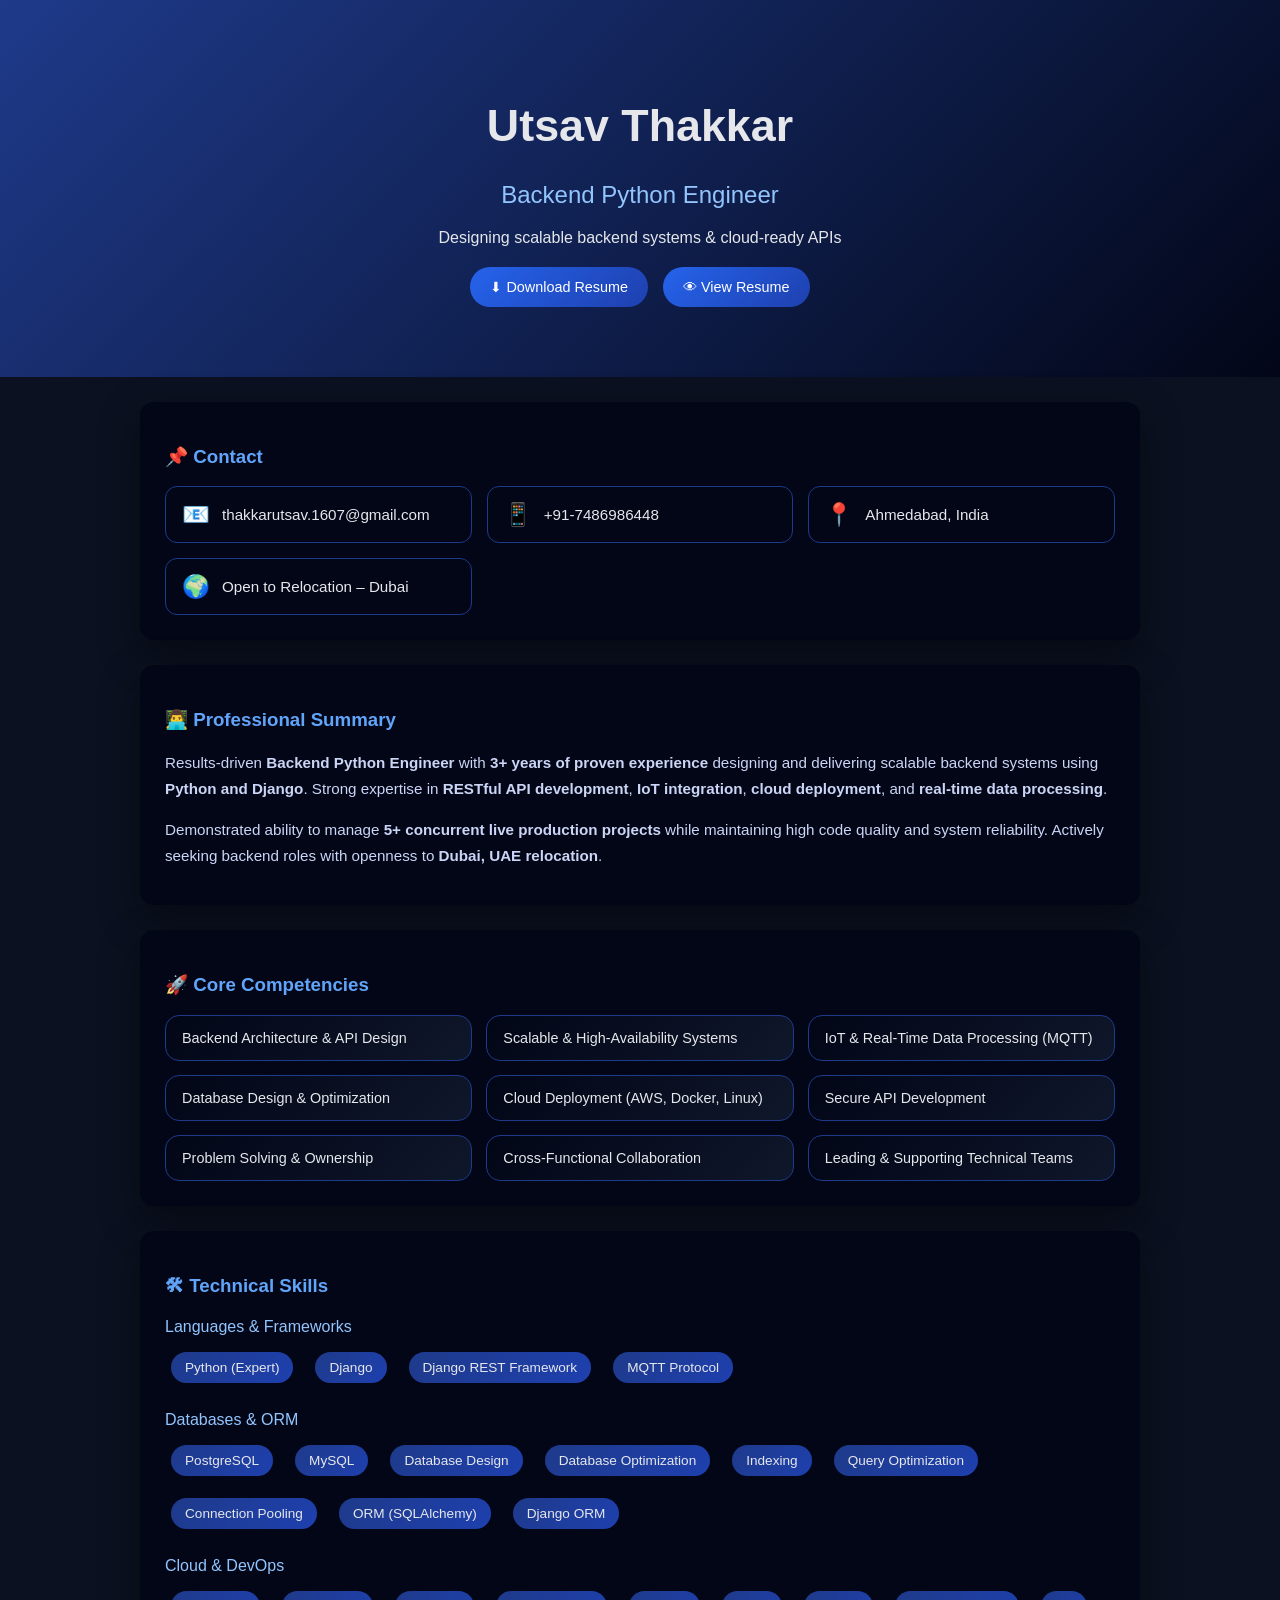
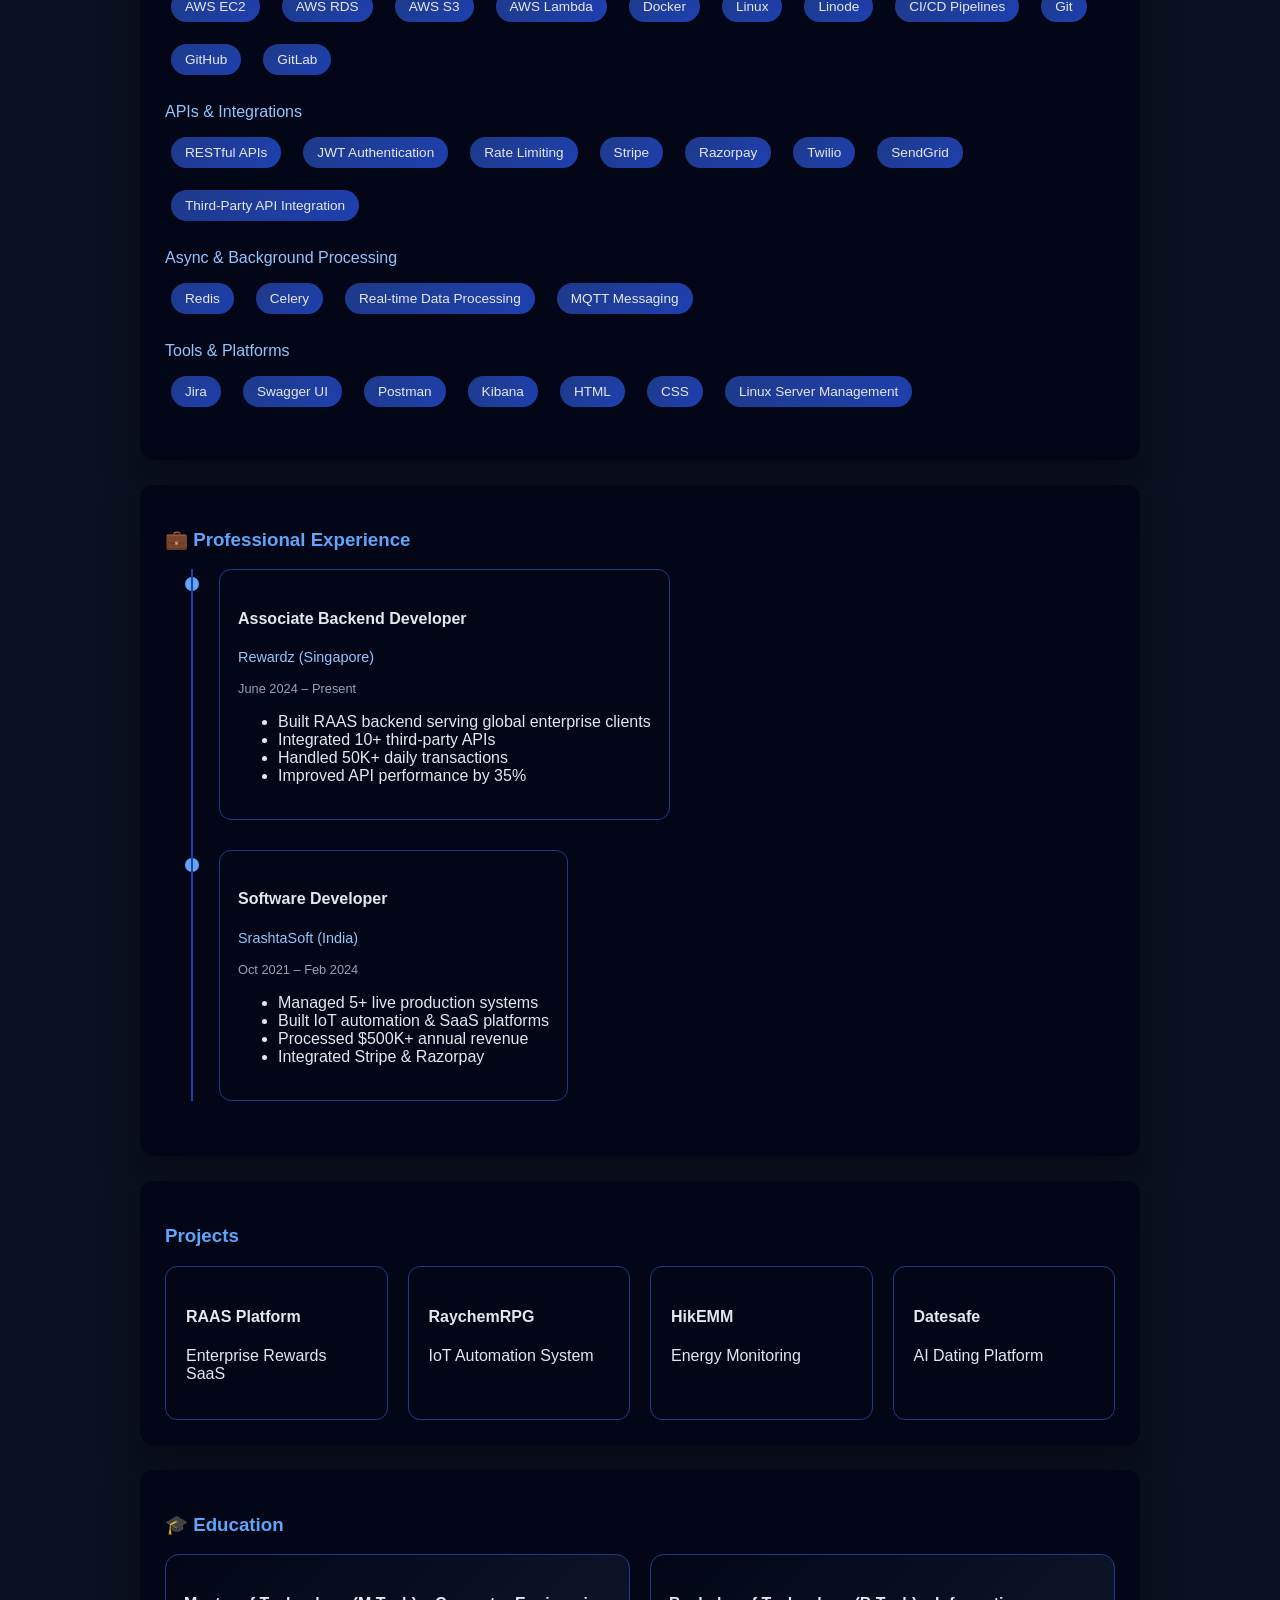
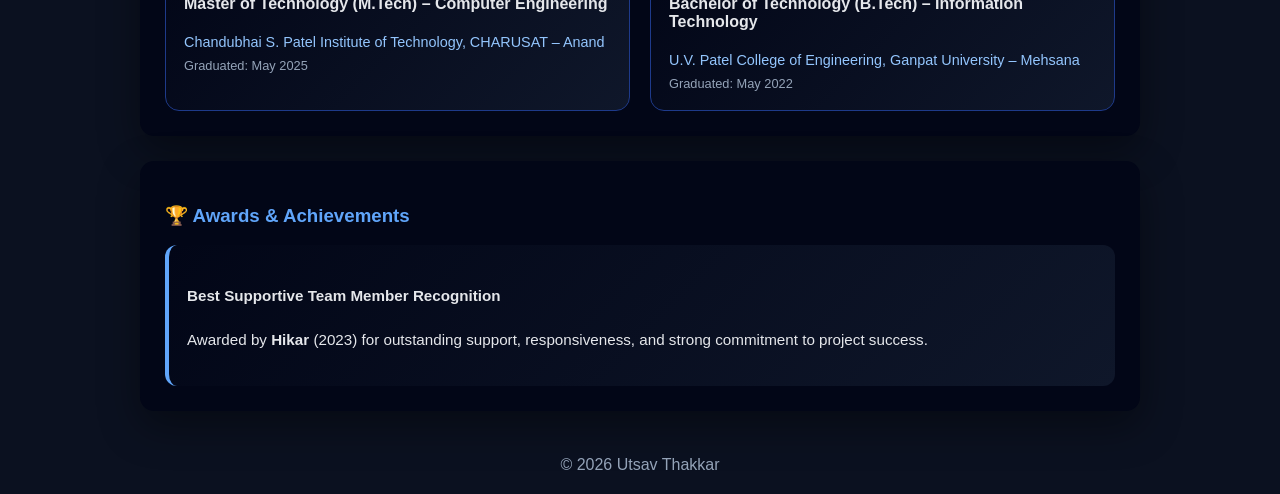
==== index.html @ 0c86fc50 "Update index.html" ====
<!DOCTYPE html>
<html lang="en">
<head>
    <meta charset="UTF-8">

    <!-- SEO -->
    <meta name="description" content="Utsav Thakkar – Backend Python Engineer with 3+ years of experience in Django, REST APIs, AWS, IoT, and scalable backend systems. Open to Dubai relocation.">
    <meta name="keywords" content="Backend Python Developer, Django Developer, REST API Engineer, AWS Backend Engineer, IoT Backend Developer, Utsav Thakkar">
    <meta name="author" content="Utsav Thakkar">

    <!-- Open Graph -->
    <meta property="og:title" content="Utsav Thakkar | Backend Python Engineer">
    <meta property="og:description" content="Backend Python Engineer specializing in Django, REST APIs, cloud deployment, and IoT systems.">
    <meta property="og:type" content="website">

    <title>Utsav Thakkar | Backend Python Engineer</title>

    <meta name="viewport" content="width=device-width, initial-scale=1.0">
    <link rel="stylesheet" href="style.css">
</head>
<body>

<!-- HERO -->
<header class="hero">


    <h1>Utsav Thakkar</h1>
    <h2>Backend Python Engineer</h2>
    <p>Designing scalable backend systems & cloud-ready APIs</p>

    <div class="hero-links">
        <a href="./Utsav_Thakkar_Backend_Developer_Resume.docx.pdf"
           download="Utsav_Thakkar_Backend_Developer_Resume.docx.pdf"
           class="resume-btn">
            ⬇ Download Resume
        </a>

        <a href="./Utsav_Thakkar_Backend_Developer_Resume.docx.pdf"
           target="_blank"
           rel="noopener"
           class="resume-btn">
            👁 View Resume
        </a>
    </div>
</header>

<!-- CONTACT -->
<section class="card">
    <h3>📌 Contact</h3>

    <div class="contact-grid">
        <div class="contact-item">
            <span>📧</span>
            <p>thakkarutsav.1607@gmail.com</p>
        </div>

        <div class="contact-item">
            <span>📱</span>
            <p>+91-7486986448</p>
        </div>

        <div class="contact-item">
            <span>📍</span>
            <p>Ahmedabad, India</p>
        </div>

        <div class="contact-item">
            <span>🌍</span>
            <p>Open to Relocation – Dubai</p>
        </div>
    </div>
</section>

<!-- PROFESSIONAL SUMMARY -->
<section class="card">
    <h3>👨‍💻 Professional Summary</h3>

    <p class="summary-text">
        Results-driven <strong>Backend Python Engineer</strong> with <strong>3+ years of proven experience</strong>
        designing and delivering scalable backend systems using <strong>Python and Django</strong>.
        Strong expertise in <strong>RESTful API development</strong>, <strong>IoT integration</strong>,
        <strong>cloud deployment</strong>, and <strong>real-time data processing</strong>.
    </p>

    <p class="summary-text">
        Demonstrated ability to manage <strong>5+ concurrent live production projects</strong> while
        maintaining high code quality and system reliability. Actively seeking backend roles with
        openness to <strong>Dubai, UAE relocation</strong>.
    </p>
</section>

<!-- CORE COMPETENCIES -->
<section class="card">
    <h3>🚀 Core Competencies</h3>

    <div class="competencies">
        <div class="competency">Backend Architecture & API Design</div>
        <div class="competency">Scalable & High-Availability Systems</div>
        <div class="competency">IoT & Real-Time Data Processing (MQTT)</div>
        <div class="competency">Database Design & Optimization</div>
        <div class="competency">Cloud Deployment (AWS, Docker, Linux)</div>
        <div class="competency">Secure API Development</div>
        <div class="competency">Problem Solving & Ownership</div>
        <div class="competency">Cross-Functional Collaboration</div>
        <div class="competency">Leading & Supporting Technical Teams</div>
    </div>
</section>

<!-- SKILLS -->
<section class="card">
    <h3>🛠 Technical Skills</h3>

    <div class="skills-group">
        <h4>Languages & Frameworks</h4>
        <div class="skills">
            <span>Python (Expert)</span>
            <span>Django</span>
            <span>Django REST Framework</span>
            <span>MQTT Protocol</span>
        </div>
    </div>

    <div class="skills-group">
        <h4>Databases & ORM</h4>
        <div class="skills">
            <span>PostgreSQL</span>
            <span>MySQL</span>
            <span>Database Design</span>
            <span>Database Optimization</span>
            <span>Indexing</span>
            <span>Query Optimization</span>
            <span>Connection Pooling</span>
            <span>ORM (SQLAlchemy)</span>
            <span>Django ORM</span>
        </div>
    </div>

    <div class="skills-group">
        <h4>Cloud & DevOps</h4>
        <div class="skills">
            <span>AWS EC2</span>
            <span>AWS RDS</span>
            <span>AWS S3</span>
            <span>AWS Lambda</span>
            <span>Docker</span>
            <span>Linux</span>
            <span>Linode</span>
            <span>CI/CD Pipelines</span>
            <span>Git</span>
            <span>GitHub</span>
            <span>GitLab</span>
        </div>
    </div>

    <div class="skills-group">
        <h4>APIs & Integrations</h4>
        <div class="skills">
            <span>RESTful APIs</span>
            <span>JWT Authentication</span>
            <span>Rate Limiting</span>
            <span>Stripe</span>
            <span>Razorpay</span>
            <span>Twilio</span>
            <span>SendGrid</span>
            <span>Third-Party API Integration</span>
        </div>
    </div>

    <div class="skills-group">
        <h4>Async & Background Processing</h4>
        <div class="skills">
            <span>Redis</span>
            <span>Celery</span>
            <span>Real-time Data Processing</span>
            <span>MQTT Messaging</span>
        </div>
    </div>

    <div class="skills-group">
        <h4>Tools & Platforms</h4>
        <div class="skills">
            <span>Jira</span>
            <span>Swagger UI</span>
            <span>Postman</span>
            <span>Kibana</span>
            <span>HTML</span>
            <span>CSS</span>
            <span>Linux Server Management</span>
        </div>
    </div>
</section>

<section class="card">
    <h3>💼 Professional Experience</h3>

    <div class="timeline">
        <div class="timeline-item">
            <div class="timeline-dot"></div>
            <div class="timeline-card">
                <h4>Associate Backend Developer</h4>
                <p class="company">Rewardz (Singapore)</p>
                <span class="duration">June 2024 – Present</span>
                <ul>
                    <li>Built RAAS backend serving global enterprise clients</li>
                    <li>Integrated 10+ third-party APIs</li>
                    <li>Handled 50K+ daily transactions</li>
                    <li>Improved API performance by 35%</li>
                </ul>
            </div>
        </div>

        <div class="timeline-item">
            <div class="timeline-dot"></div>
            <div class="timeline-card">
                <h4>Software Developer</h4>
                <p class="company">SrashtaSoft (India)</p>
                <span class="duration">Oct 2021 – Feb 2024</span>
                <ul>
                    <li>Managed 5+ live production systems</li>
                    <li>Built IoT automation & SaaS platforms</li>
                    <li>Processed $500K+ annual revenue</li>
                    <li>Integrated Stripe & Razorpay</li>
                </ul>
            </div>
        </div>
    </div>
</section>

<!-- PROJECTS -->
<section class="card">
    <h3>Projects</h3>

    <div class="projects">
        <div class="project" onclick="openModal('raas')">
            <h4>RAAS Platform</h4>
            <p>Enterprise Rewards SaaS</p>
        </div>

        <div class="project" onclick="openModal('iot')">
            <h4>RaychemRPG</h4>
            <p>IoT Automation System</p>
        </div>

        <div class="project" onclick="openModal('energy')">
            <h4>HikEMM</h4>
            <p>Energy Monitoring</p>
        </div>

        <div class="project" onclick="openModal('dating')">
            <h4>Datesafe</h4>
            <p>AI Dating Platform</p>
        </div>
    </div>
</section>

<!-- MODAL -->
<div id="modal" class="modal">
    <div class="modal-content">
        <span class="close" onclick="closeModal()">&times;</span>
        <div id="modal-body"></div>
    </div>
</div>
<section class="card">
    <h3>🎓 Education</h3>

    <div class="education">
        <div class="edu-card">
            <h4>Master of Technology (M.Tech) – Computer Engineering</h4>
            <p class="edu-institute">
                Chandubhai S. Patel Institute of Technology, CHARUSAT – Anand
            </p>
            <span class="edu-year">Graduated: May 2025</span>
        </div>

        <div class="edu-card">
            <h4>Bachelor of Technology (B.Tech) – Information Technology</h4>
            <p class="edu-institute">
                U.V. Patel College of Engineering, Ganpat University – Mehsana
            </p>
            <span class="edu-year">Graduated: May 2022</span>
        </div>
    </div>
</section>
<section class="card">
    <h3>🏆 Awards & Achievements</h3>

    <div class="achievement-card">
        <h4>Best Supportive Team Member Recognition</h4>
        <p>
            Awarded by <strong>Hikar</strong> (2023) for outstanding support,
            responsiveness, and strong commitment to project success.
        </p>
    </div>
</section>

<footer>
    © 2026 Utsav Thakkar
</footer>

<script src="script.js"></script>
</body>
</html>
---- style.css ----
* {
    box-sizing: border-box;
}

body {
    margin: 0;
    font-family: 'Segoe UI', sans-serif;
    background: #0b1120;
    color: #e5e7eb;
}

/* HERO */
.hero {
    text-align: center;
    padding: 70px 20px;
    background: linear-gradient(135deg, #1e3a8a, #020617);
}

.hero h1 {
    font-size: 2.8rem;
}

.hero h2 {
    color: #93c5fd;
    font-weight: 400;
}

/* CARD */
.card {
    max-width: 1000px;
    margin: 25px auto;
    padding: 25px;
    background: #020617;
    border-radius: 14px;
    box-shadow: 0 15px 40px rgba(0,0,0,0.4);
}

.card h3 {
    color: #60a5fa;
}

/* GRID */
.grid {
    display: grid;
    grid-template-columns: repeat(auto-fit, minmax(220px, 1fr));
    gap: 10px;
}

/* SKILLS */
.skills span {
    display: inline-block;
    background: #1e40af;
    padding: 8px 14px;
    margin: 6px;
    border-radius: 20px;
    font-size: 0.9rem;
}

/* PROJECTS */
.projects {
    display: grid;
    grid-template-columns: repeat(auto-fit, minmax(220px, 1fr));
    gap: 20px;
}

.project {
    padding: 20px;
    background: #020617;
    border: 1px solid #1e3a8a;
    border-radius: 12px;
    cursor: pointer;
    transition: 0.3s;
}

.project:hover {
    transform: translateY(-6px);
    border-color: #60a5fa;
}

/* MODAL */
.modal {
    display: none;
    position: fixed;
    inset: 0;
    background: rgba(0,0,0,0.7);
    backdrop-filter: blur(4px);
}

.modal-content {
    background: #020617;
    max-width: 600px;
    margin: 10% auto;
    padding: 25px;
    border-radius: 14px;
    animation: pop 0.3s ease;
}

@keyframes pop {
    from { transform: scale(0.9); opacity: 0; }
    to { transform: scale(1); opacity: 1; }
}

.close {
    float: right;
    font-size: 28px;
    cursor: pointer;
    color: #60a5fa;
}

/* FOOTER */
footer {
    text-align: center;
    padding: 20px;
    color: #94a3b8;
}

/* RESPONSIVE */
@media (max-width: 600px) {
    .hero h1 {
        font-size: 2.2rem;
    }
    .modal-content {
        margin: 20% 15px;
    }
}
/* CONTACT SECTION */
.contact-grid {
    display: grid;
    grid-template-columns: repeat(auto-fit, minmax(240px, 1fr));
    gap: 15px;
    margin-top: 15px;
}

.contact-item {
    display: flex;
    align-items: center;
    gap: 12px;
    padding: 14px 16px;
    background: #020617;
    border: 1px solid #1e3a8a;
    border-radius: 12px;
    transition: 0.3s;
}

.contact-item span {
    font-size: 1.4rem;
}

.contact-item p {
    margin: 0;
    font-size: 0.95rem;
    word-break: break-word;
}

/* Hover effect (desktop only) */
@media (hover: hover) {
    .contact-item:hover {
        border-color: #60a5fa;
        transform: translateY(-3px);
    }
}

@media (max-width: 600px) {
    .contact-item {
        justify-content: center;
        text-align: center;
        flex-direction: column;
    }

    .contact-item span {
        font-size: 1.6rem;
    }
}
.skills-group {
    margin-bottom: 22px;
}

.skills-group h4 {
    margin-bottom: 10px;
    color: #93c5fd;
    font-weight: 500;
}

.skills {
    display: flex;
    flex-wrap: wrap;
    gap: 10px;
}

.skills span {
    background: linear-gradient(135deg, #1e3a8a, #1e40af);
    padding: 8px 14px;
    border-radius: 999px;
    font-size: 0.85rem;
    white-space: nowrap;
    transition: transform 0.2s, box-shadow 0.2s;
}

.skills span:hover {
    transform: translateY(-2px);
    box-shadow: 0 6px 15px rgba(30,64,175,0.4);
}

/* Mobile optimization */
@media (max-width: 600px) {
    .skills span {
        font-size: 0.8rem;
        padding: 7px 12px;
    }
}
/* PROFESSIONAL SUMMARY */
.summary-text {
    font-size: 0.95rem;
    line-height: 1.7;
    color: #cbd5f5;
    margin-bottom: 12px;
}

/* CORE COMPETENCIES */
.competencies {
    display: grid;
    grid-template-columns: repeat(auto-fit, minmax(260px, 1fr));
    gap: 14px;
    margin-top: 10px;
}

.competency {
    background: linear-gradient(135deg, #020617, #0f172a);
    border: 1px solid #1e3a8a;
    padding: 14px 16px;
    border-radius: 14px;
    font-size: 0.9rem;
    transition: all 0.25s ease;
}

.competency:hover {
    transform: translateY(-4px);
    border-color: #60a5fa;
    box-shadow: 0 10px 25px rgba(30,58,138,0.35);
}

/* Mobile optimization */
@media (max-width: 600px) {
    .summary-text {
        font-size: 0.9rem;
        text-align: left;
    }

    .competency {
        text-align: center;
        font-size: 0.88rem;
    }
}

.timeline {
    position: relative;
    margin-left: 20px;
}

.timeline::before {
    content: "";
    position: absolute;
    left: 6px;
    top: 0;
    bottom: 0;
    width: 2px;
    background: #1e40af;
}

.timeline-item {
    display: flex;
    gap: 20px;
    margin-bottom: 30px;
}

.timeline-dot {
    width: 14px;
    height: 14px;
    background: #60a5fa;
    border-radius: 50%;
    margin-top: 8px;
}

.timeline-card {
    background: #020617;
    border: 1px solid #1e3a8a;
    padding: 18px;
    border-radius: 12px;
}

.company {
    color: #93c5fd;
    font-size: 0.9rem;
}

.duration {
    font-size: 0.8rem;
    color: #94a3b8;
}
.sticky-cta {
    position: fixed;
    bottom: 20px;
    right: 20px;
    display: flex;
    gap: 10px;
    z-index: 1000;
}

.sticky-cta a {
    background: #2563eb;
    color: white;
    padding: 12px 16px;
    border-radius: 30px;
    text-decoration: none;
    font-size: 0.85rem;
    box-shadow: 0 10px 25px rgba(37,99,235,0.4);
}
.resume-btn {
    background: linear-gradient(135deg, #2563eb, #1e40af);
    color: white;
    padding: 12px 20px;
    border-radius: 30px;
    text-decoration: none;
    font-size: 0.9rem;
    font-weight: 500;
    display: inline-block;
    transition: 0.3s;
}

.resume-btn:hover {
    transform: translateY(-2px);
    box-shadow: 0 10px 25px rgba(37,99,235,0.45);
}
.hero-links {
    margin-top: 20px;
    display: flex;
    justify-content: center;
    gap: 15px;
    flex-wrap: wrap;
}
/* EDUCATION */
.education {
    display: grid;
    grid-template-columns: repeat(auto-fit, minmax(320px, 1fr));
    gap: 20px;
    margin-top: 10px;
}

.edu-card {
    background: linear-gradient(135deg, #020617, #0f172a);
    border: 1px solid #1e3a8a;
    padding: 18px;
    border-radius: 14px;
    transition: all 0.25s ease;
}

.edu-card:hover {
    transform: translateY(-4px);
    border-color: #60a5fa;
    box-shadow: 0 10px 25px rgba(30,58,138,0.35);
}

.edu-institute {
    color: #93c5fd;
    font-size: 0.9rem;
    margin: 6px 0;
}

.edu-year {
    font-size: 0.8rem;
    color: #94a3b8;
}

/* ACHIEVEMENTS */
.achievement-card {
    background: linear-gradient(135deg, #020617, #0f172a);
    border-left: 4px solid #60a5fa;
    padding: 18px;
    border-radius: 12px;
    font-size: 0.95rem;
    line-height: 1.6;
}

/* Mobile Optimization */
@media (max-width: 600px) {
    .edu-card,
    .achievement-card {
        text-align: center;
    }
}
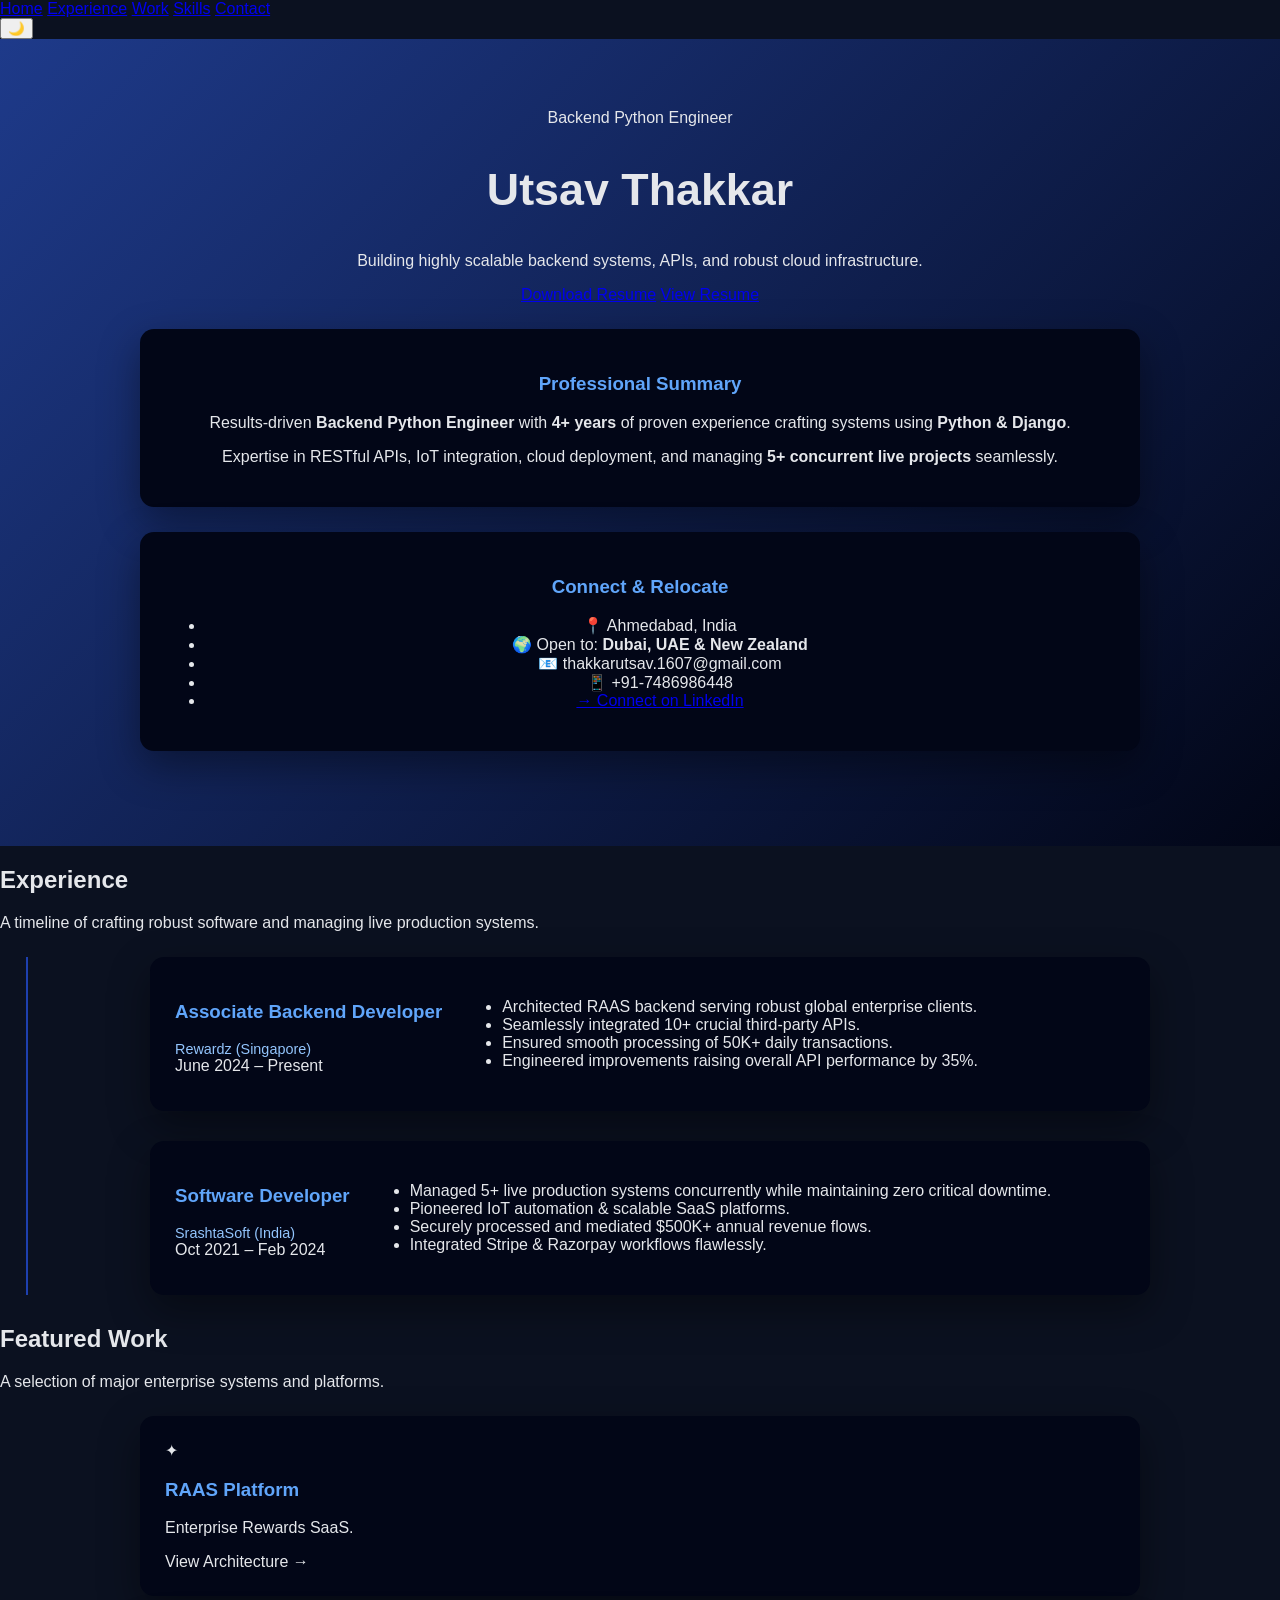
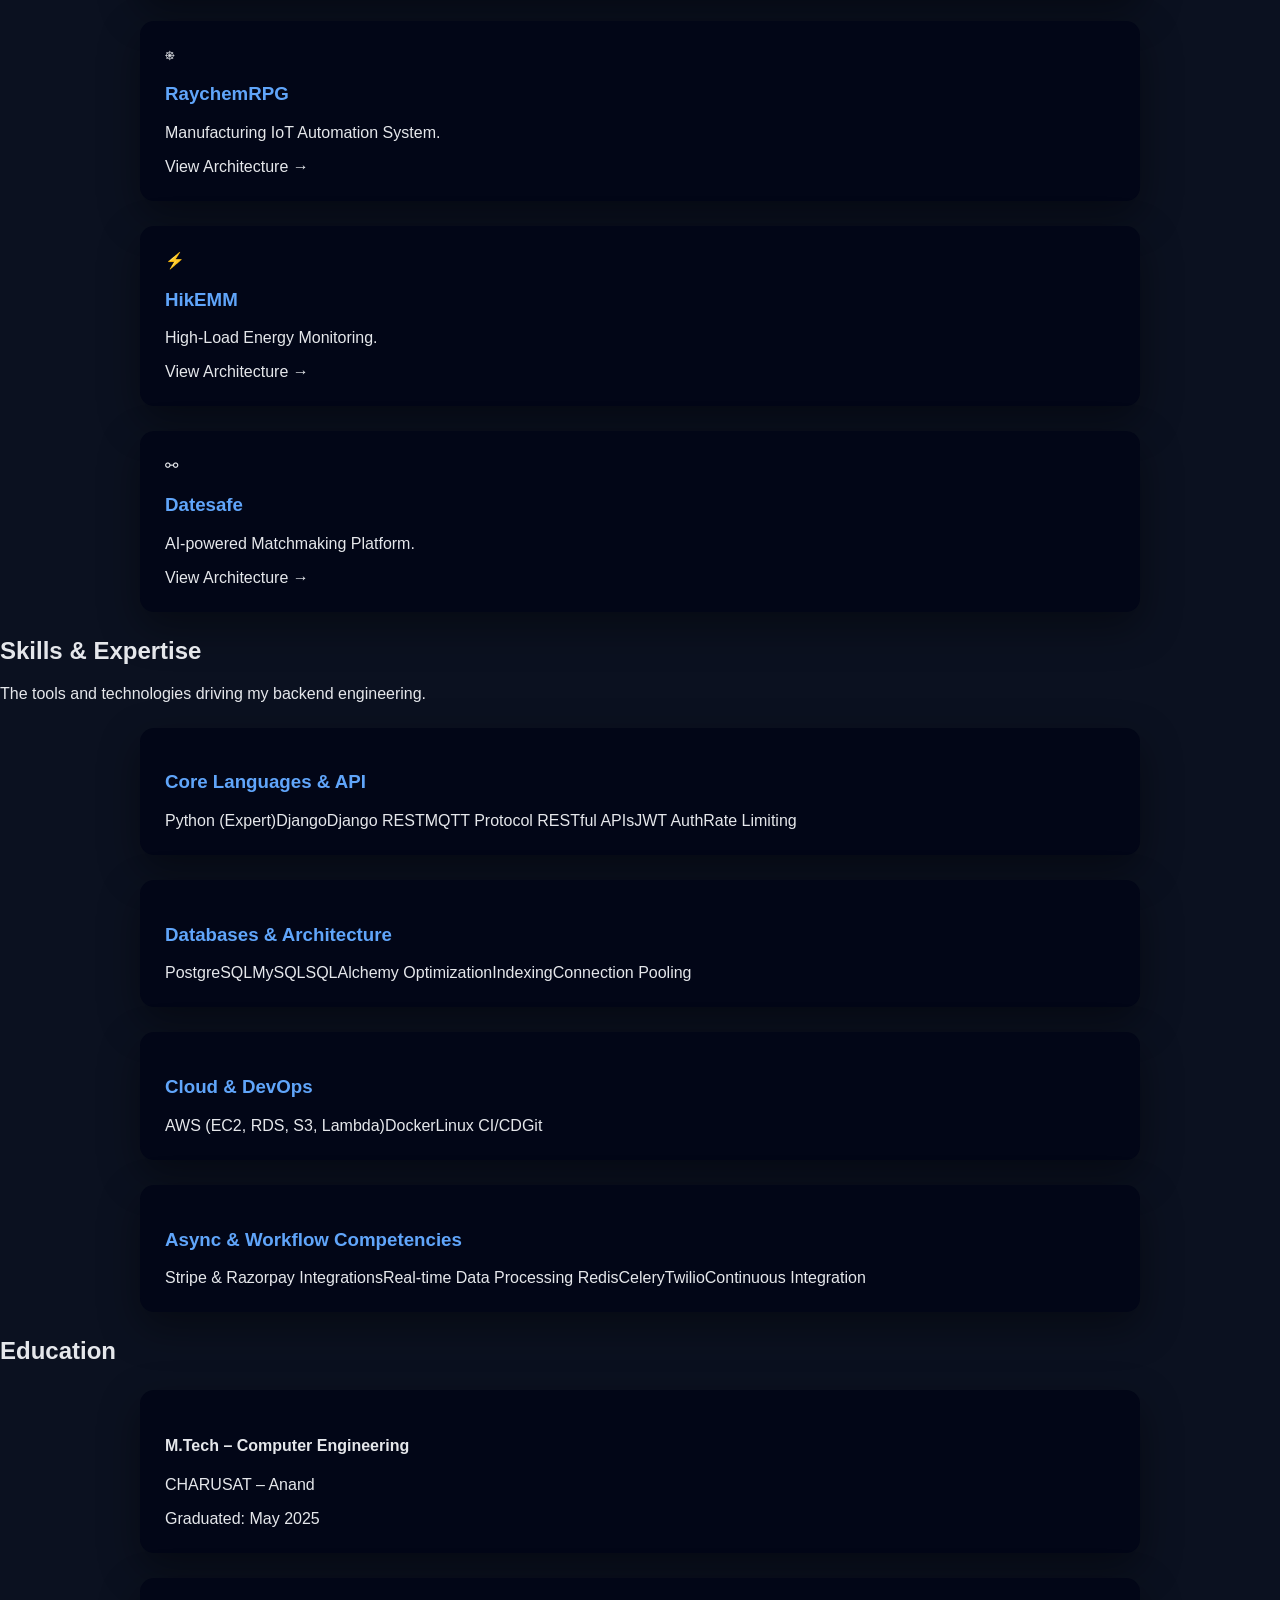
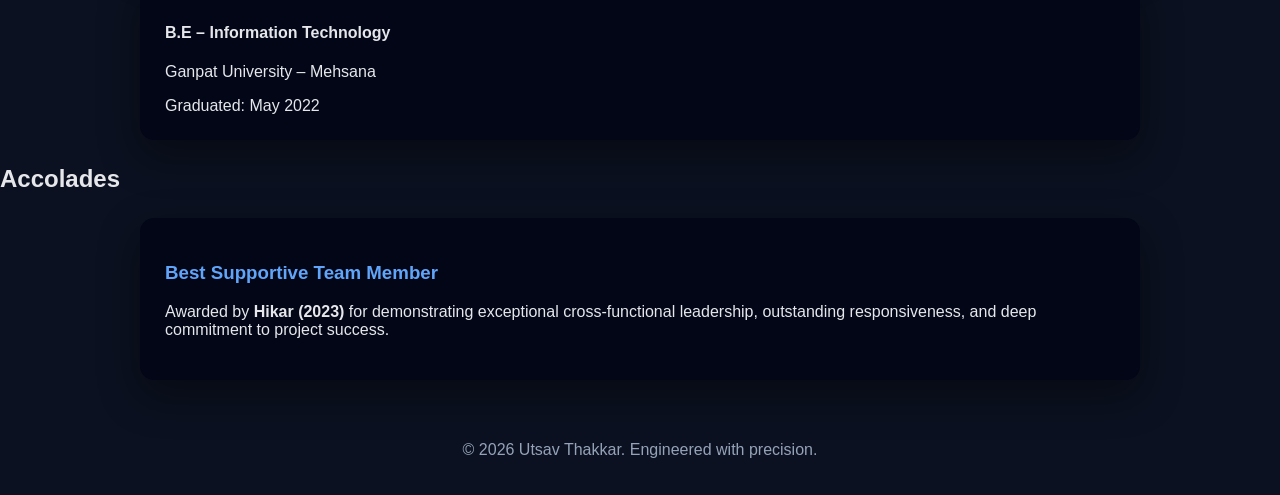
==== commit 2ffaa612: "Revise personal details and enhance webpage structure Updated the personal information and experienc" ====
--- a/index.html
+++ b/index.html
@@ -2,301 +2,233 @@
 <html lang="en">
 <head>
     <meta charset="UTF-8">
-
-    <!-- SEO -->
-    <meta name="description" content="Utsav Thakkar – Backend Python Engineer with 3+ years of experience in Django, REST APIs, AWS, IoT, and scalable backend systems. Open to Dubai relocation.">
-    <meta name="keywords" content="Backend Python Developer, Django Developer, REST API Engineer, AWS Backend Engineer, IoT Backend Developer, Utsav Thakkar">
-    <meta name="author" content="Utsav Thakkar">
-
-    <!-- Open Graph -->
-    <meta property="og:title" content="Utsav Thakkar | Backend Python Engineer">
-    <meta property="og:description" content="Backend Python Engineer specializing in Django, REST APIs, cloud deployment, and IoT systems.">
-    <meta property="og:type" content="website">
-
-    <title>Utsav Thakkar | Backend Python Engineer</title>
-
+    <meta name="description" content="Utsav Thakkar – Backend Python Engineer with 4+ years of experience in Django, REST APIs, AWS, IoT, and scalable backend systems.">
+    <title>Utsav Thakkar | Backend Engineer</title>
     <meta name="viewport" content="width=device-width, initial-scale=1.0">
+    
+    <!-- Linear-style typography -->
+    <link rel="preconnect" href="https://fonts.googleapis.com">
+    <link rel="preconnect" href="https://fonts.gstatic.com" crossorigin>
+    <link href="https://fonts.googleapis.com/css2?family=Inter:wght@300;400;500;600;700&display=swap" rel="stylesheet">
     <link rel="stylesheet" href="style.css">
 </head>
-<body>
-
-<!-- HERO -->
-<header class="hero">
-
-
-    <h1>Utsav Thakkar</h1>
-    <h2>Backend Python Engineer</h2>
-    <p>Designing scalable backend systems & cloud-ready APIs</p>
-
-    <div class="hero-links">
-        <a href="./Utsav_Thakkar_Backend_Developer_Resume.docx.pdf"
-           download="Utsav_Thakkar_Backend_Developer_Resume.docx.pdf"
-           class="resume-btn">
-            ⬇ Download Resume
-        </a>
-
-        <a href="./Utsav_Thakkar_Backend_Developer_Resume.docx.pdf"
-           target="_blank"
-           rel="noopener"
-           class="resume-btn">
-            👁 View Resume
-        </a>
-    </div>
-</header>
-
-<!-- CONTACT -->
-<section class="card">
-    <h3>📌 Contact</h3>
-
-    <div class="contact-grid">
-        <div class="contact-item">
-            <span>📧</span>
-            <p>thakkarutsav.1607@gmail.com</p>
-        </div>
-
-        <div class="contact-item">
-            <span>📱</span>
-            <p>+91-7486986448</p>
-        </div>
-
-        <div class="contact-item">
-            <span>📍</span>
-            <p>Ahmedabad, India</p>
-        </div>
-
-        <div class="contact-item">
-            <span>🌍</span>
-            <p>Open to Relocation – Dubai</p>
+<body data-theme="dark">
+
+    <div class="ambient-glow"></div>
+
+    <!-- FLOATING DOCK NAV -->
+    <nav class="dock reveal">
+        <a href="#hero" class="dock-link active">Home</a>
+        <a href="#experience" class="dock-link">Experience</a>
+        <a href="#projects" class="dock-link">Work</a>
+        <a href="#skills" class="dock-link">Skills</a>
+        <a href="#contact" class="dock-link">Contact</a>
+        <div class="divider"></div>
+        <button id="themeToggle" class="theme-toggle" aria-label="Toggle theme">
+            <span class="icon-sun">☀️</span>
+            <span class="icon-moon">🌙</span>
+        </button>
+    </nav>
+
+    <main class="container">
+        
+        <!-- HERO -->
+        <section id="hero" class="section hero reveal">
+            <div class="badge">Backend Python Engineer</div>
+            <h1 class="hero-title">Utsav <span>Thakkar</span></h1>
+            <p class="hero-subtitle">Building highly scalable backend systems, APIs, and robust cloud infrastructure.</p>
+            <div class="hero-cta">
+                <a href="./Utsav_Thakkar_Backend_Developer_Resume.pdf" download class="btn btn-primary">Download Resume</a>
+                <a href="./Utsav_Thakkar_Backend_Developer_Resume.pdf" target="_blank" rel="noopener" class="btn btn-outline">View Resume</a>
+            </div>
+            
+            <div class="grid-2 mt-20">
+                <div class="card p-lg">
+                    <h3 class="card-title">Professional Summary</h3>
+                    <p class="text-muted mt-4">Results-driven <strong>Backend Python Engineer</strong> with <strong>4+ years</strong> of proven experience crafting systems using <strong>Python & Django</strong>.</p>
+                    <p class="text-muted mt-2">Expertise in RESTful APIs, IoT integration, cloud deployment, and managing <strong>5+ concurrent live projects</strong> seamlessly.</p>
+                </div>
+                <!-- CONTACT OVERVIEW IN HERO -->
+                <div id="contact" class="card p-lg">
+                    <h3 class="card-title">Connect & Relocate</h3>
+                    <ul class="clean-list text-muted mt-4">
+                        <li class="mb-2">📍 Ahmedabad, India</li>
+                        <li class="mb-2">🌍 Open to: <strong>Dubai, UAE & New Zealand</strong></li>
+                        <li class="mb-2">📧 thakkarutsav.1607@gmail.com</li>
+                        <li class="mb-2">📱 +91-7486986448</li>
+                        <li class="mt-4 pt-2">
+                            <a href="https://www.linkedin.com/in/utsav-thakkar-0679b8180/" target="_blank" class="link-primary">→ Connect on LinkedIn</a>
+                        </li>
+                    </ul>
+                </div>
+            </div>
+        </section>
+
+        <!-- EXPERIENCE -->
+        <section id="experience" class="section reveal">
+            <div class="section-header">
+                <h2>Experience</h2>
+                <p>A timeline of crafting robust software and managing live production systems.</p>
+            </div>
+            
+            <div class="timeline">
+                <div class="timeline-item card">
+                    <div class="timeline-header">
+                        <div>
+                            <h3>Associate Backend Developer</h3>
+                            <div class="company mt-1">Rewardz (Singapore)</div>
+                        </div>
+                        <span class="badge badge-subtle">June 2024 – Present</span>
+                    </div>
+                    <ul class="text-muted list-styled mt-4">
+                        <li>Architected RAAS backend serving robust global enterprise clients.</li>
+                        <li>Seamlessly integrated 10+ crucial third-party APIs.</li>
+                        <li>Ensured smooth processing of 50K+ daily transactions.</li>
+                        <li>Engineered improvements raising overall API performance by 35%.</li>
+                    </ul>
+                </div>
+
+                <div class="timeline-item card">
+                    <div class="timeline-header">
+                        <div>
+                            <h3>Software Developer</h3>
+                            <div class="company mt-1">SrashtaSoft (India)</div>
+                        </div>
+                        <span class="badge badge-subtle">Oct 2021 – Feb 2024</span>
+                    </div>
+                    <ul class="text-muted list-styled mt-4">
+                        <li>Managed 5+ live production systems concurrently while maintaining zero critical downtime.</li>
+                        <li>Pioneered IoT automation & scalable SaaS platforms.</li>
+                        <li>Securely processed and mediated $500K+ annual revenue flows.</li>
+                        <li>Integrated Stripe & Razorpay workflows flawlessly.</li>
+                    </ul>
+                </div>
+            </div>
+        </section>
+
+        <!-- PROJECTS -->
+        <section id="projects" class="section reveal">
+            <div class="section-header">
+                <h2>Featured Work</h2>
+                <p>A selection of major enterprise systems and platforms.</p>
+            </div>
+            
+            <div class="grid-2">
+                <div class="card project-card" onclick="openModal('raas')">
+                    <div class="project-icon text-main">✦</div>
+                    <h3 class="mb-2">RAAS Platform</h3>
+                    <p class="text-muted">Enterprise Rewards SaaS.</p>
+                    <span class="link-subtle mt-4">View Architecture →</span>
+                </div>
+
+                <div class="card project-card" onclick="openModal('iot')">
+                    <div class="project-icon text-main">⎈</div>
+                    <h3 class="mb-2">RaychemRPG</h3>
+                    <p class="text-muted">Manufacturing IoT Automation System.</p>
+                    <span class="link-subtle mt-4">View Architecture →</span>
+                </div>
+
+                <div class="card project-card" onclick="openModal('energy')">
+                    <div class="project-icon text-main">⚡</div>
+                    <h3 class="mb-2">HikEMM</h3>
+                    <p class="text-muted">High-Load Energy Monitoring.</p>
+                    <span class="link-subtle mt-4">View Architecture →</span>
+                </div>
+
+                <div class="card project-card" onclick="openModal('dating')">
+                    <div class="project-icon text-main">⚯</div>
+                    <h3 class="mb-2">Datesafe</h3>
+                    <p class="text-muted">AI-powered Matchmaking Platform.</p>
+                    <span class="link-subtle mt-4">View Architecture →</span>
+                </div>
+            </div>
+        </section>
+
+        <!-- SKILLS & COMPETENCIES -->
+        <section id="skills" class="section reveal">
+            <div class="section-header">
+                <h2>Skills & Expertise</h2>
+                <p>The tools and technologies driving my backend engineering.</p>
+            </div>
+
+            <div class="skills-container">
+                <div class="card p-lg mb-4">
+                    <h3 class="card-title mb-4">Core Languages & API</h3>
+                    <div class="tag-cloud">
+                        <span>Python (Expert)</span><span>Django</span><span>Django REST</span><span>MQTT Protocol</span>
+                        <span>RESTful APIs</span><span>JWT Auth</span><span>Rate Limiting</span>
+                    </div>
+                </div>
+
+                <div class="grid-2 mb-4">
+                    <div class="card p-lg">
+                        <h3 class="card-title mb-4">Databases & Architecture</h3>
+                        <div class="tag-cloud">
+                            <span>PostgreSQL</span><span>MySQL</span><span>SQLAlchemy</span>
+                            <span>Optimization</span><span>Indexing</span><span>Connection Pooling</span>
+                        </div>
+                    </div>
+
+                    <div class="card p-lg">
+                        <h3 class="card-title mb-4">Cloud & DevOps</h3>
+                        <div class="tag-cloud">
+                            <span>AWS (EC2, RDS, S3, Lambda)</span><span>Docker</span><span>Linux</span>
+                            <span>CI/CD</span><span>Git</span>
+                        </div>
+                    </div>
+                </div>
+
+                <div class="card p-lg border-accent">
+                    <h3 class="card-title mb-4">Async & Workflow Competencies</h3>
+                    <div class="tag-cloud">
+                        <span>Stripe & Razorpay Integrations</span><span>Real-time Data Processing</span>
+                        <span>Redis</span><span>Celery</span><span>Twilio</span><span>Continuous Integration</span>
+                    </div>
+                </div>
+            </div>
+        </section>
+
+        <!-- EDUCATION & AWARDS -->
+        <section id="education" class="section reveal">
+            <div class="grid-2">
+                <div>
+                    <h2 class="mb-4">Education</h2>
+                    <div class="card mb-4 p-md">
+                        <h4 class="text-main mb-1">M.Tech – Computer Engineering</h4>
+                        <p class="text-muted text-sm mb-2">CHARUSAT – Anand</p>
+                        <span class="badge badge-subtle">Graduated: May 2025</span>
+                    </div>
+                    <div class="card p-md">
+                        <h4 class="text-main mb-1">B.E – Information Technology</h4>
+                        <p class="text-muted text-sm mb-2">Ganpat University – Mehsana</p>
+                        <span class="badge badge-subtle">Graduated: May 2022</span>
+                    </div>
+                </div>
+
+                <div>
+                    <h2 class="mb-4">Accolades</h2>
+                    <div class="card p-lg border-accent h-full flex flex-col justify-center">
+                        <h3 class="text-main mb-2">Best Supportive Team Member</h3>
+                        <p class="text-muted">Awarded by <strong>Hikar (2023)</strong> for demonstrating exceptional cross-functional leadership, outstanding responsiveness, and deep commitment to project success.</p>
+                    </div>
+                </div>
+            </div>
+        </section>
+
+    </main>
+
+    <footer>
+        <p class="text-muted text-sm">© 2026 Utsav Thakkar. Engineered with precision.</p>
+    </footer>
+
+    <!-- MODAL -->
+    <div id="modal" class="modal">
+        <div class="modal-content card">
+            <span class="close" onclick="closeModal()">&times;</span>
+            <div id="modal-body"></div>
         </div>
     </div>
-</section>
-
-<!-- PROFESSIONAL SUMMARY -->
-<section class="card">
-    <h3>👨‍💻 Professional Summary</h3>
-
-    <p class="summary-text">
-        Results-driven <strong>Backend Python Engineer</strong> with <strong>3+ years of proven experience</strong>
-        designing and delivering scalable backend systems using <strong>Python and Django</strong>.
-        Strong expertise in <strong>RESTful API development</strong>, <strong>IoT integration</strong>,
-        <strong>cloud deployment</strong>, and <strong>real-time data processing</strong>.
-    </p>
-
-    <p class="summary-text">
-        Demonstrated ability to manage <strong>5+ concurrent live production projects</strong> while
-        maintaining high code quality and system reliability. Actively seeking backend roles with
-        openness to <strong>Dubai, UAE relocation</strong>.
-    </p>
-</section>
-
-<!-- CORE COMPETENCIES -->
-<section class="card">
-    <h3>🚀 Core Competencies</h3>
-
-    <div class="competencies">
-        <div class="competency">Backend Architecture & API Design</div>
-        <div class="competency">Scalable & High-Availability Systems</div>
-        <div class="competency">IoT & Real-Time Data Processing (MQTT)</div>
-        <div class="competency">Database Design & Optimization</div>
-        <div class="competency">Cloud Deployment (AWS, Docker, Linux)</div>
-        <div class="competency">Secure API Development</div>
-        <div class="competency">Problem Solving & Ownership</div>
-        <div class="competency">Cross-Functional Collaboration</div>
-        <div class="competency">Leading & Supporting Technical Teams</div>
-    </div>
-</section>
-
-<!-- SKILLS -->
-<section class="card">
-    <h3>🛠 Technical Skills</h3>
-
-    <div class="skills-group">
-        <h4>Languages & Frameworks</h4>
-        <div class="skills">
-            <span>Python (Expert)</span>
-            <span>Django</span>
-            <span>Django REST Framework</span>
-            <span>MQTT Protocol</span>
-        </div>
-    </div>
-
-    <div class="skills-group">
-        <h4>Databases & ORM</h4>
-        <div class="skills">
-            <span>PostgreSQL</span>
-            <span>MySQL</span>
-            <span>Database Design</span>
-            <span>Database Optimization</span>
-            <span>Indexing</span>
-            <span>Query Optimization</span>
-            <span>Connection Pooling</span>
-            <span>ORM (SQLAlchemy)</span>
-            <span>Django ORM</span>
-        </div>
-    </div>
-
-    <div class="skills-group">
-        <h4>Cloud & DevOps</h4>
-        <div class="skills">
-            <span>AWS EC2</span>
-            <span>AWS RDS</span>
-            <span>AWS S3</span>
-            <span>AWS Lambda</span>
-            <span>Docker</span>
-            <span>Linux</span>
-            <span>Linode</span>
-            <span>CI/CD Pipelines</span>
-            <span>Git</span>
-            <span>GitHub</span>
-            <span>GitLab</span>
-        </div>
-    </div>
-
-    <div class="skills-group">
-        <h4>APIs & Integrations</h4>
-        <div class="skills">
-            <span>RESTful APIs</span>
-            <span>JWT Authentication</span>
-            <span>Rate Limiting</span>
-            <span>Stripe</span>
-            <span>Razorpay</span>
-            <span>Twilio</span>
-            <span>SendGrid</span>
-            <span>Third-Party API Integration</span>
-        </div>
-    </div>
-
-    <div class="skills-group">
-        <h4>Async & Background Processing</h4>
-        <div class="skills">
-            <span>Redis</span>
-            <span>Celery</span>
-            <span>Real-time Data Processing</span>
-            <span>MQTT Messaging</span>
-        </div>
-    </div>
-
-    <div class="skills-group">
-        <h4>Tools & Platforms</h4>
-        <div class="skills">
-            <span>Jira</span>
-            <span>Swagger UI</span>
-            <span>Postman</span>
-            <span>Kibana</span>
-            <span>HTML</span>
-            <span>CSS</span>
-            <span>Linux Server Management</span>
-        </div>
-    </div>
-</section>
-
-<section class="card">
-    <h3>💼 Professional Experience</h3>
-
-    <div class="timeline">
-        <div class="timeline-item">
-            <div class="timeline-dot"></div>
-            <div class="timeline-card">
-                <h4>Associate Backend Developer</h4>
-                <p class="company">Rewardz (Singapore)</p>
-                <span class="duration">June 2024 – Present</span>
-                <ul>
-                    <li>Built RAAS backend serving global enterprise clients</li>
-                    <li>Integrated 10+ third-party APIs</li>
-                    <li>Handled 50K+ daily transactions</li>
-                    <li>Improved API performance by 35%</li>
-                </ul>
-            </div>
-        </div>
-
-        <div class="timeline-item">
-            <div class="timeline-dot"></div>
-            <div class="timeline-card">
-                <h4>Software Developer</h4>
-                <p class="company">SrashtaSoft (India)</p>
-                <span class="duration">Oct 2021 – Feb 2024</span>
-                <ul>
-                    <li>Managed 5+ live production systems</li>
-                    <li>Built IoT automation & SaaS platforms</li>
-                    <li>Processed $500K+ annual revenue</li>
-                    <li>Integrated Stripe & Razorpay</li>
-                </ul>
-            </div>
-        </div>
-    </div>
-</section>
-
-<!-- PROJECTS -->
-<section class="card">
-    <h3>Projects</h3>
-
-    <div class="projects">
-        <div class="project" onclick="openModal('raas')">
-            <h4>RAAS Platform</h4>
-            <p>Enterprise Rewards SaaS</p>
-        </div>
-
-        <div class="project" onclick="openModal('iot')">
-            <h4>RaychemRPG</h4>
-            <p>IoT Automation System</p>
-        </div>
-
-        <div class="project" onclick="openModal('energy')">
-            <h4>HikEMM</h4>
-            <p>Energy Monitoring</p>
-        </div>
-
-        <div class="project" onclick="openModal('dating')">
-            <h4>Datesafe</h4>
-            <p>AI Dating Platform</p>
-        </div>
-    </div>
-</section>
-
-<!-- MODAL -->
-<div id="modal" class="modal">
-    <div class="modal-content">
-        <span class="close" onclick="closeModal()">&times;</span>
-        <div id="modal-body"></div>
-    </div>
-</div>
-<section class="card">
-    <h3>🎓 Education</h3>
-
-    <div class="education">
-        <div class="edu-card">
-            <h4>Master of Technology (M.Tech) – Computer Engineering</h4>
-            <p class="edu-institute">
-                Chandubhai S. Patel Institute of Technology, CHARUSAT – Anand
-            </p>
-            <span class="edu-year">Graduated: May 2025</span>
-        </div>
-
-        <div class="edu-card">
-            <h4>Bachelor of Technology (B.Tech) – Information Technology</h4>
-            <p class="edu-institute">
-                U.V. Patel College of Engineering, Ganpat University – Mehsana
-            </p>
-            <span class="edu-year">Graduated: May 2022</span>
-        </div>
-    </div>
-</section>
-<section class="card">
-    <h3>🏆 Awards & Achievements</h3>
-
-    <div class="achievement-card">
-        <h4>Best Supportive Team Member Recognition</h4>
-        <p>
-            Awarded by <strong>Hikar</strong> (2023) for outstanding support,
-            responsiveness, and strong commitment to project success.
-        </p>
-    </div>
-</section>
-
-<footer>
-    © 2026 Utsav Thakkar
-</footer>
-
-<script src="script.js"></script>
+
+    <script src="script.js"></script>
 </body>
 </html>
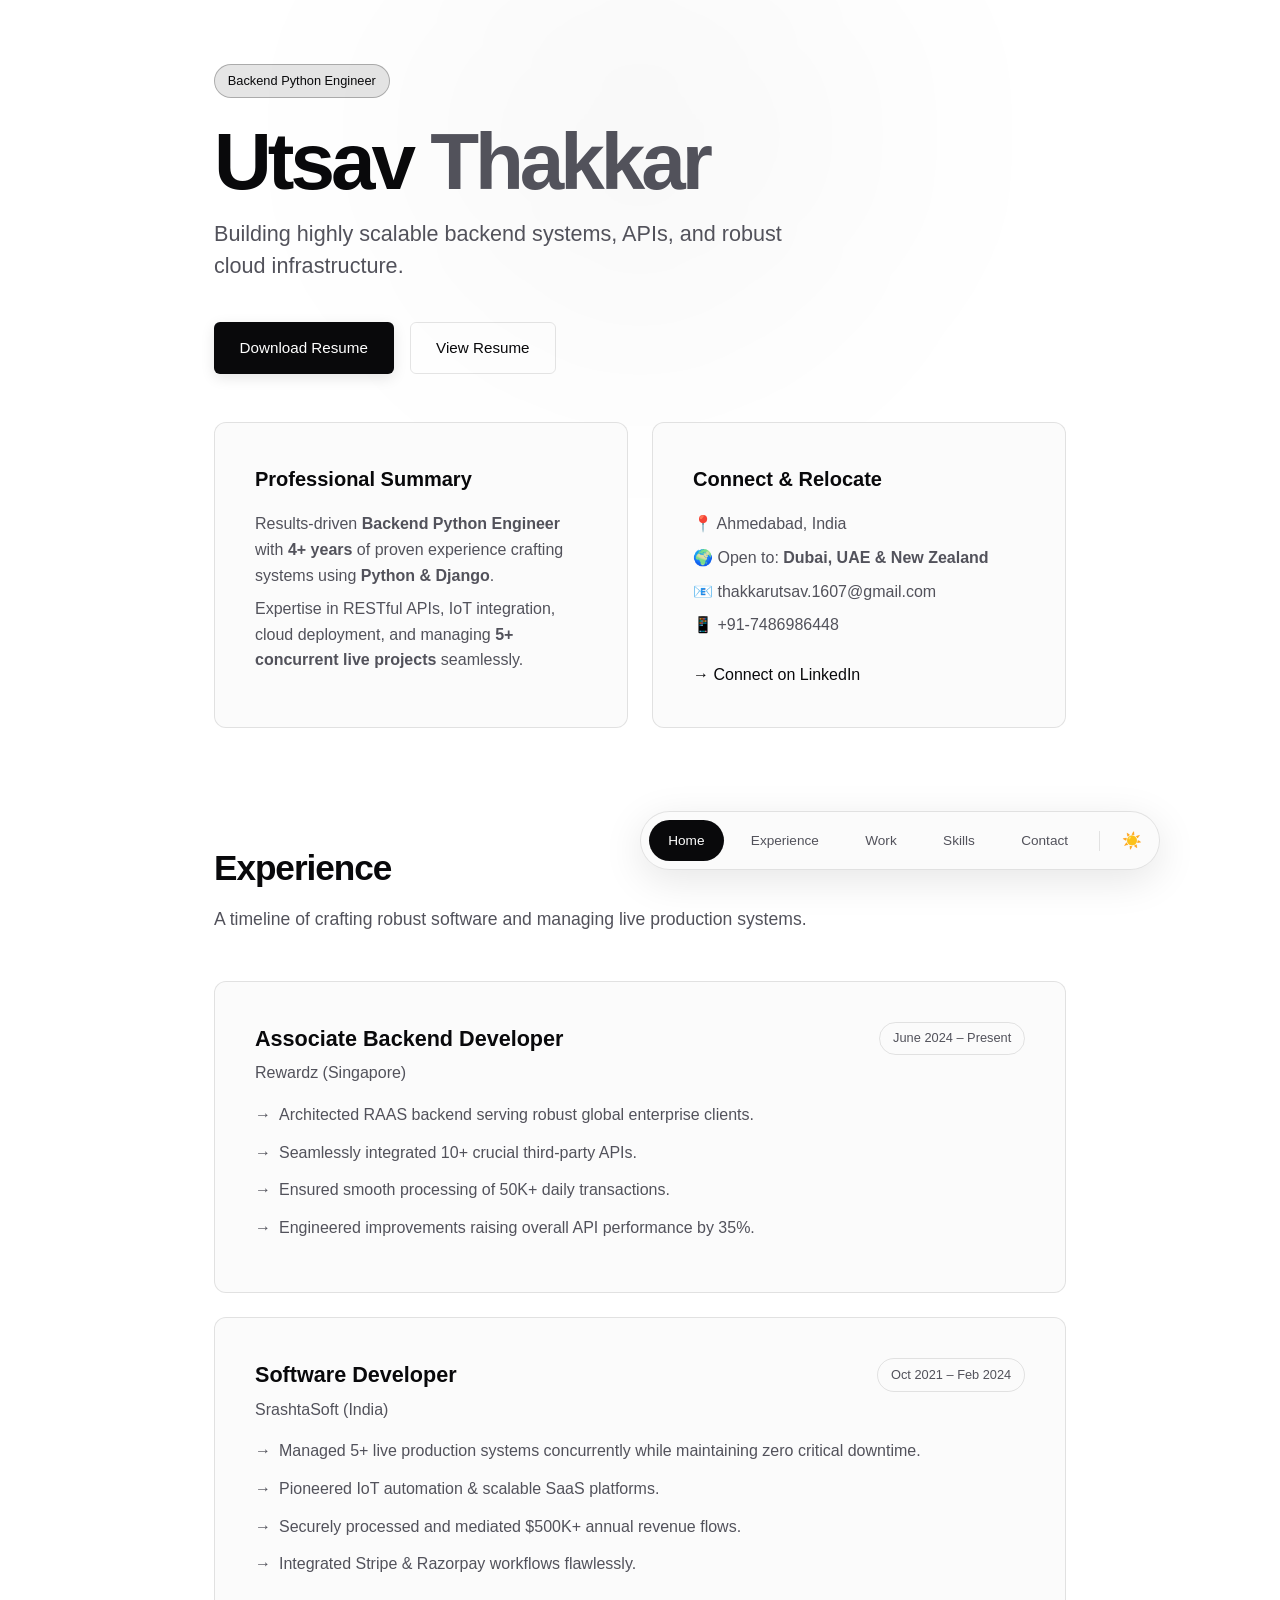
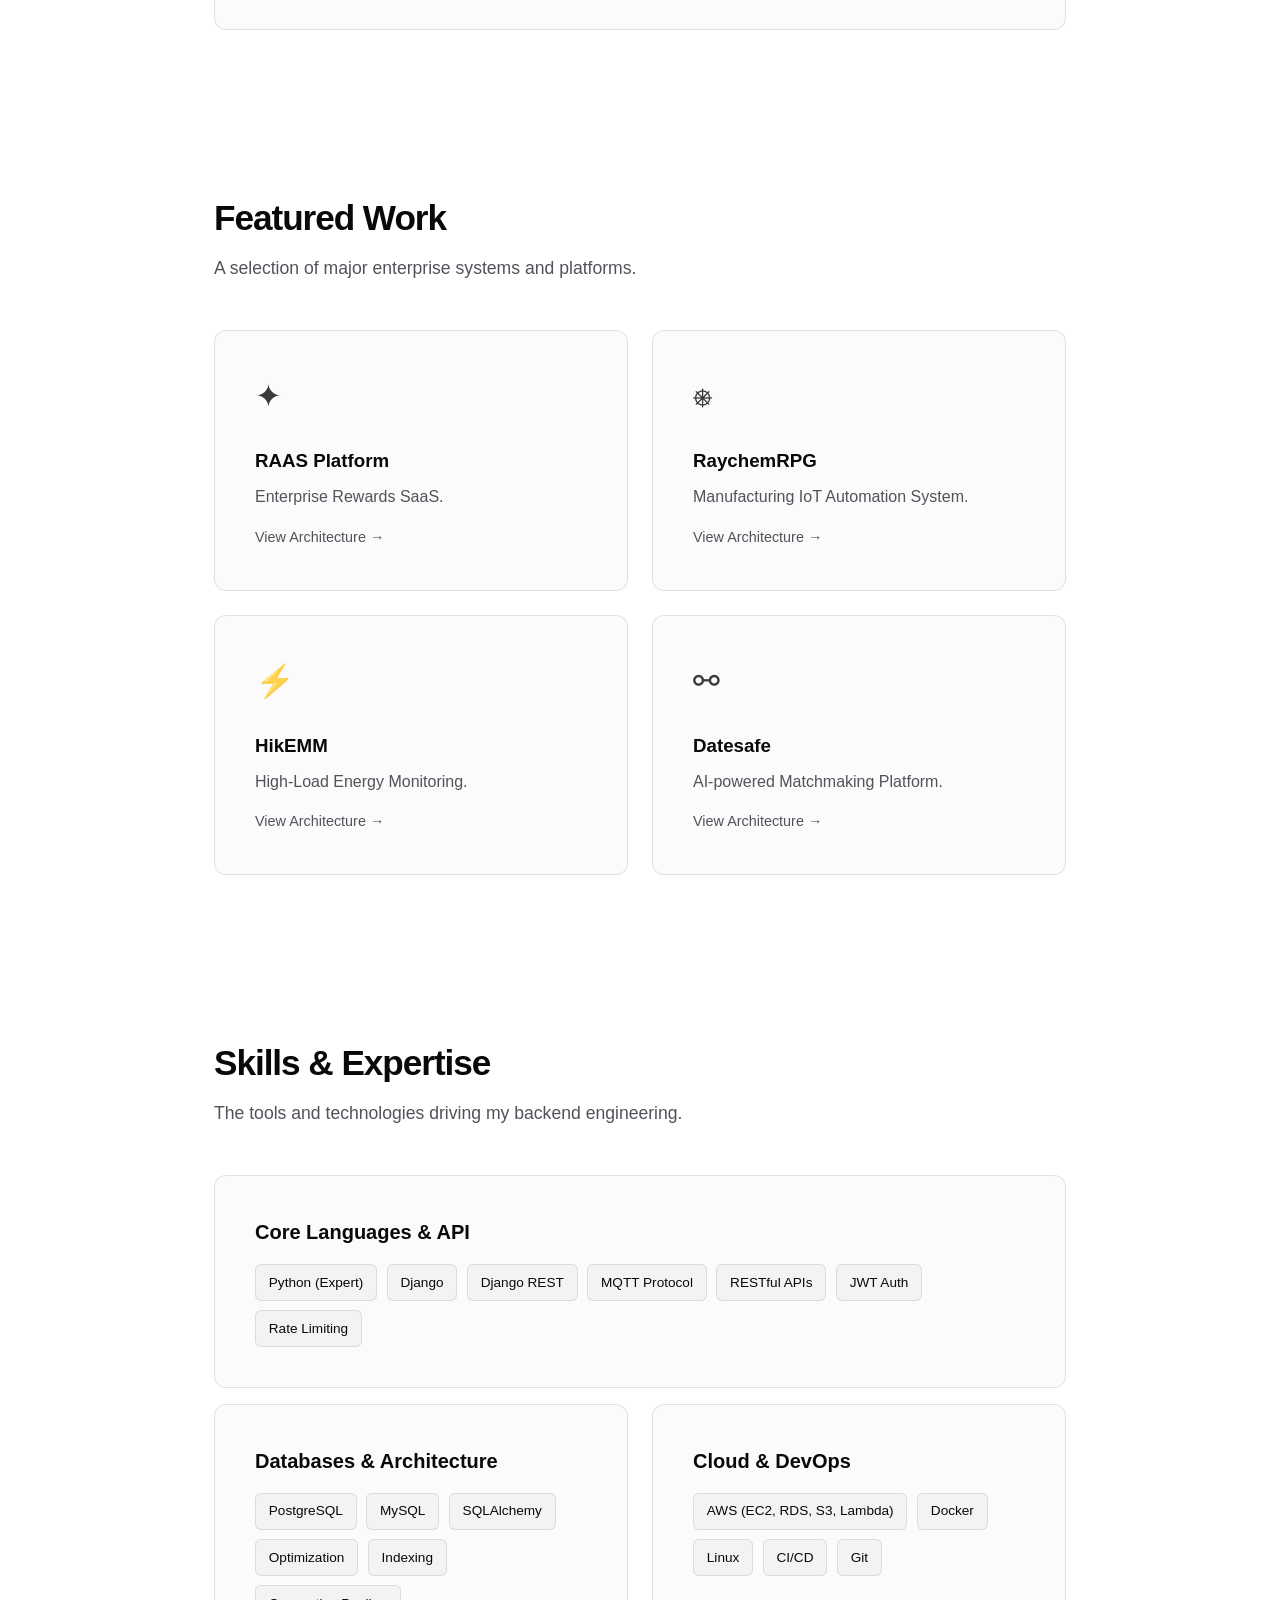
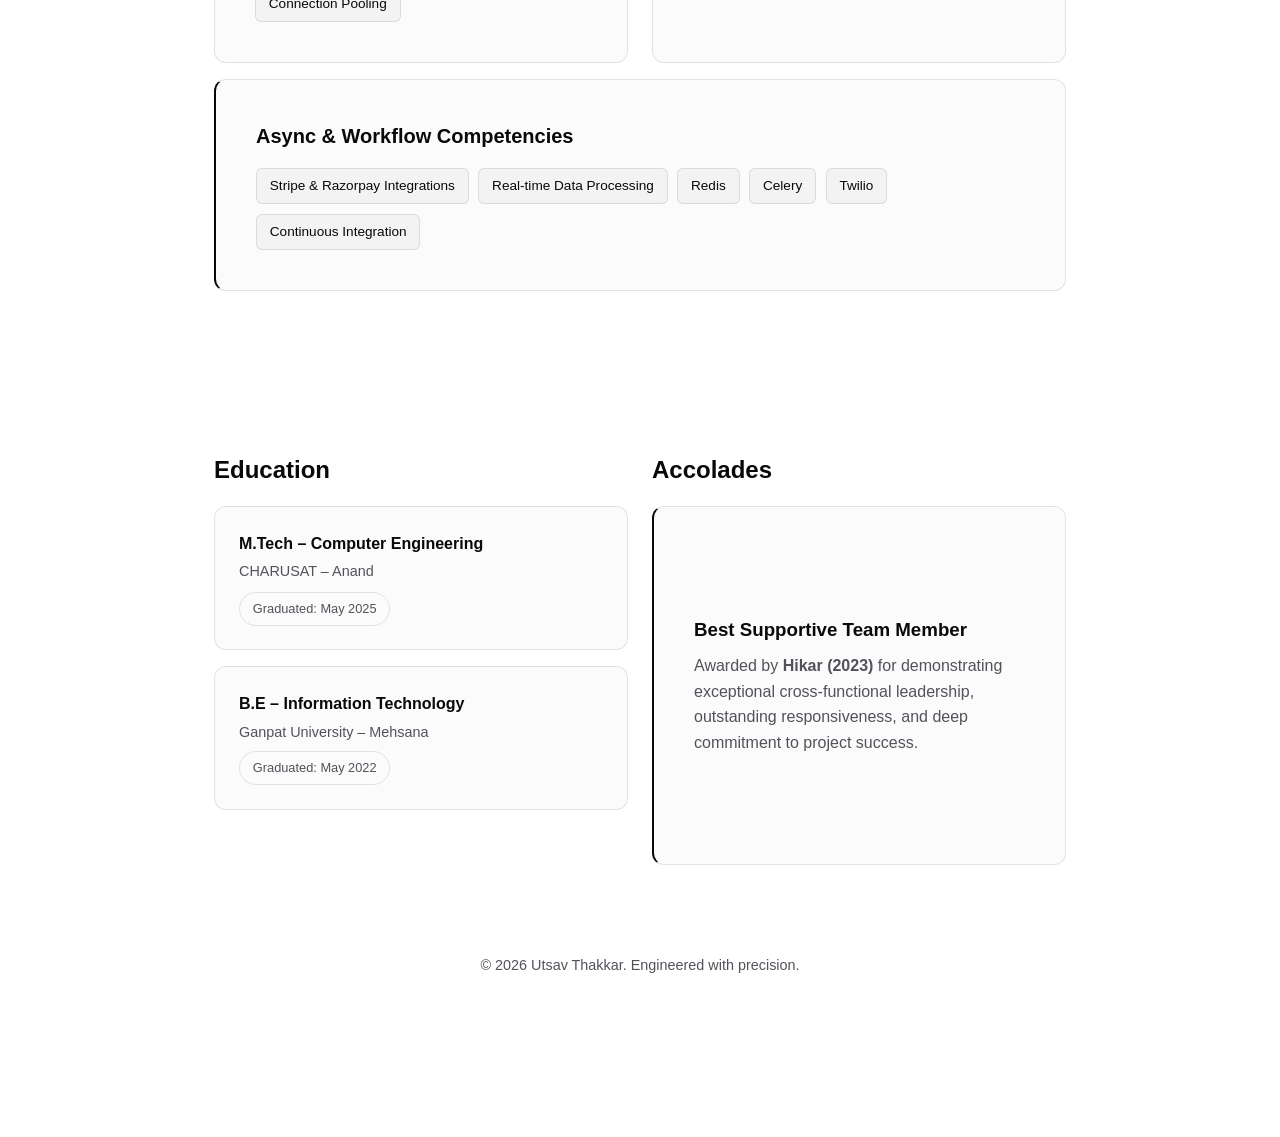
==== commit 02c46df2: "Change resume links to new document format" ====
--- a/index.html
+++ b/index.html
@@ -38,8 +38,8 @@
             <h1 class="hero-title">Utsav <span>Thakkar</span></h1>
             <p class="hero-subtitle">Building highly scalable backend systems, APIs, and robust cloud infrastructure.</p>
             <div class="hero-cta">
-                <a href="./Utsav_Thakkar_Backend_Developer_Resume.pdf" download class="btn btn-primary">Download Resume</a>
-                <a href="./Utsav_Thakkar_Backend_Developer_Resume.pdf" target="_blank" rel="noopener" class="btn btn-outline">View Resume</a>
+                <a href="Utsav_Thakkar_Backend_Developer_Resume.docx.pdf" download class="btn btn-primary">Download Resume</a>
+                <a href="Utsav_Thakkar_Backend_Developer_Resume.docx.pdf" target="_blank" rel="noopener" class="btn btn-outline">View Resume</a>
             </div>
             
             <div class="grid-2 mt-20">
--- a/style.css
+++ b/style.css
@@ -1,391 +1,491 @@
+:root {
+    /* typography */
+    --font-inter: 'Inter', -apple-system, BlinkMacSystemFont, "Segoe UI", Roboto, Helvetica, Arial, sans-serif;
+    --transition: 0.35s cubic-bezier(0.22, 1, 0.36, 1);
+    
+    /* Dark Theme */
+    --bg-base: #000000;
+    --bg-card: rgba(10, 10, 10, 0.6);
+    --border-dim: rgba(255, 255, 255, 0.1);
+    --border-hover: rgba(255, 255, 255, 0.25);
+    --text-primary: #f4f4f5;
+    --text-muted: #a1a1aa;
+    --accent-glow: rgba(59, 130, 246, 0.12);
+    --btn-primary-bg: #f4f4f5;
+    --btn-primary-text: #000000;
+}
+
+[data-theme="light"] {
+    --bg-base: #ffffff;
+    --bg-card: rgba(250, 250, 250, 0.7);
+    --border-dim: rgba(0, 0, 0, 0.1);
+    --border-hover: rgba(0, 0, 0, 0.25);
+    --text-primary: #09090b;
+    --text-muted: #52525b;
+    --accent-glow: rgba(0, 0, 0, 0.03);
+    --btn-primary-bg: #09090b;
+    --btn-primary-text: #ffffff;
+}
+
 * {
+    margin: 0;
+    padding: 0;
     box-sizing: border-box;
 }
 
+html {
+    scroll-behavior: smooth;
+    scroll-padding-top: 40px;
+}
+
 body {
-    margin: 0;
-    font-family: 'Segoe UI', sans-serif;
-    background: #0b1120;
-    color: #e5e7eb;
-}
-
-/* HERO */
+    font-family: var(--font-inter);
+    background-color: var(--bg-base);
+    color: var(--text-primary);
+    line-height: 1.6;
+    overflow-x: hidden;
+    transition: background-color var(--transition), color var(--transition);
+}
+
+/* Ambient Background */
+.ambient-glow {
+    position: absolute;
+    top: -20vh;
+    left: 10vw;
+    width: 80vw;
+    height: 70vh;
+    background: radial-gradient(circle, var(--accent-glow) 0%, transparent 60%);
+    filter: blur(80px);
+    z-index: -1;
+    pointer-events: none;
+    transition: var(--transition);
+}
+
+/* Base Utilities */
+.container {
+    max-width: 900px;
+    margin: 0 auto;
+    padding: 0 1.5rem;
+}
+.text-muted { color: var(--text-muted); }
+.text-main { color: var(--text-primary); }
+.text-sm { font-size: 0.9rem; }
+.mt-1 { margin-top: 0.25rem; }
+.mt-2 { margin-top: 0.5rem; }
+.mt-4 { margin-top: 1rem; }
+.mt-20 { margin-top: 3rem; }
+.mb-1 { margin-bottom: 0.25rem; }
+.mb-2 { margin-bottom: 0.5rem; }
+.mb-4 { margin-bottom: 1rem; }
+.pt-2 { padding-top: 0.5rem; }
+.p-sm { padding: 1rem; }
+.p-md { padding: 1.5rem; }
+.p-lg { padding: 2.5rem; }
+
+.clean-list {
+    list-style: none;
+}
+
+/* Grid Systems */
+.grid-2 {
+    display: grid;
+    grid-template-columns: repeat(auto-fit, minmax(320px, 1fr));
+    gap: 1.5rem;
+}
+
+/* Links & Accents */
+.link-primary {
+    color: var(--text-primary);
+    text-decoration: none;
+    font-weight: 500;
+    transition: var(--transition);
+}
+.link-primary:hover {
+    color: var(--text-muted);
+}
+
+.link-subtle {
+    color: var(--text-muted);
+    font-size: 0.9rem;
+    transition: var(--transition);
+    display: inline-block;
+}
+
+/* Buttons */
+.btn {
+    display: inline-flex;
+    align-items: center;
+    justify-content: center;
+    padding: 0.8rem 1.6rem;
+    border-radius: 6px;
+    font-size: 0.95rem;
+    font-weight: 500;
+    text-decoration: none;
+    transition: var(--transition);
+    cursor: pointer;
+}
+
+.btn-primary {
+    background: var(--btn-primary-bg);
+    color: var(--btn-primary-text);
+    box-shadow: 0 4px 14px 0 rgba(0,0,0,0.1);
+}
+.btn-primary:hover {
+    transform: translateY(-2px);
+    box-shadow: 0 6px 20px rgba(255,255,255,0.15);
+}
+[data-theme="light"] .btn-primary:hover {
+    box-shadow: 0 6px 20px rgba(0,0,0,0.2);
+}
+
+.btn-outline {
+    background: transparent;
+    color: var(--text-primary);
+    border: 1px solid var(--border-dim);
+}
+.btn-outline:hover {
+    border-color: var(--border-hover);
+    background: var(--bg-card);
+}
+
+.badge {
+    display: inline-block;
+    padding: 0.35rem 0.8rem;
+    border-radius: 99px;
+    font-size: 0.8rem;
+    font-weight: 500;
+    background: var(--border-dim);
+    border: 1px solid var(--border-hover);
+    color: var(--text-primary);
+}
+.badge-subtle {
+    background: transparent;
+    border: 1px solid var(--border-dim);
+    color: var(--text-muted);
+}
+
+/* Cards */
+.card {
+    background: var(--bg-card);
+    border: 1px solid var(--border-dim);
+    border-radius: 12px;
+    backdrop-filter: blur(24px);
+    -webkit-backdrop-filter: blur(24px);
+    transition: var(--transition);
+}
+.card:hover {
+    border-color: var(--border-hover);
+}
+.card-title {
+    font-size: 1.25rem;
+    font-weight: 600;
+}
+.border-accent {
+    border-left: 2px solid var(--text-primary);
+}
+
+/* Sections */
+.section {
+    padding: 5rem 0;
+}
+.section-header {
+    margin-bottom: 3rem;
+}
+.section-header h2 {
+    font-size: 2.2rem;
+    font-weight: 600;
+    letter-spacing: -0.03em;
+    margin-bottom: 0.5rem;
+}
+.section-header p {
+    color: var(--text-muted);
+    font-size: 1.1rem;
+}
+
+/* Hero Elements */
 .hero {
-    text-align: center;
-    padding: 70px 20px;
-    background: linear-gradient(135deg, #1e3a8a, #020617);
-}
-
-.hero h1 {
-    font-size: 2.8rem;
-}
-
-.hero h2 {
-    color: #93c5fd;
-    font-weight: 400;
-}
-
-/* CARD */
-.card {
-    max-width: 1000px;
-    margin: 25px auto;
-    padding: 25px;
-    background: #020617;
-    border-radius: 14px;
-    box-shadow: 0 15px 40px rgba(0,0,0,0.4);
-}
-
-.card h3 {
-    color: #60a5fa;
-}
-
-/* GRID */
-.grid {
-    display: grid;
-    grid-template-columns: repeat(auto-fit, minmax(220px, 1fr));
-    gap: 10px;
-}
-
-/* SKILLS */
-.skills span {
-    display: inline-block;
-    background: #1e40af;
-    padding: 8px 14px;
-    margin: 6px;
-    border-radius: 20px;
-    font-size: 0.9rem;
-}
-
-/* PROJECTS */
-.projects {
-    display: grid;
-    grid-template-columns: repeat(auto-fit, minmax(220px, 1fr));
-    gap: 20px;
-}
-
-.project {
-    padding: 20px;
-    background: #020617;
-    border: 1px solid #1e3a8a;
-    border-radius: 12px;
+    padding-top: 4rem;
+    padding-bottom: 2rem;
+}
+.hero-title {
+    font-size: 5rem;
+    font-weight: 700;
+    letter-spacing: -0.05em;
+    line-height: 1;
+    margin: 1.5rem 0 1rem;
+}
+.hero-title span {
+    color: var(--text-muted);
+}
+.hero-subtitle {
+    font-size: 1.35rem;
+    color: var(--text-muted);
+    max-width: 600px;
+    line-height: 1.5;
+    margin-bottom: 2.5rem;
+}
+.hero-cta {
+    display: flex;
+    gap: 1rem;
+}
+
+/* Floating Dock Nav */
+.dock {
+    position: fixed;
+    bottom: 30px;
+    left: 50%;
+    transform: translateX(-50%);
+    background: var(--bg-card);
+    border: 1px solid var(--border-dim);
+    border-radius: 99px;
+    padding: 0.5rem;
+    display: flex;
+    align-items: center;
+    gap: 0.5rem;
+    backdrop-filter: blur(24px);
+    -webkit-backdrop-filter: blur(24px);
+    z-index: 1000;
+    box-shadow: 0 20px 40px rgba(0,0,0,0.5);
+}
+[data-theme="light"] .dock {
+    box-shadow: 0 10px 40px rgba(0,0,0,0.1);
+}
+.dock-link {
+    color: var(--text-muted);
+    text-decoration: none;
+    font-size: 0.85rem;
+    font-weight: 500;
+    padding: 0.6rem 1.2rem;
+    border-radius: 99px;
+    transition: var(--transition);
+}
+.dock-link:hover {
+    color: var(--text-primary);
+    background: rgba(255,255,255,0.05);
+}
+[data-theme="light"] .dock-link:hover {
+    background: rgba(0,0,0,0.05);
+}
+.dock-link.active {
+    color: var(--btn-primary-text);
+    background: var(--btn-primary-bg);
+}
+.divider {
+    width: 1px;
+    height: 20px;
+    background: var(--border-dim);
+    margin: 0 0.25rem;
+}
+.theme-toggle {
+    background: transparent;
+    border: none;
+    color: var(--text-primary);
     cursor: pointer;
-    transition: 0.3s;
-}
-
-.project:hover {
-    transform: translateY(-6px);
-    border-color: #60a5fa;
-}
-
-/* MODAL */
+    padding: 0.6rem;
+    display: flex;
+    align-items: center;
+    justify-content: center;
+    border-radius: 50%;
+    transition: var(--transition);
+    font-size: 1rem;
+}
+.theme-toggle:hover {
+    background: var(--border-hover);
+}
+[data-theme="dark"] .icon-sun { display: none; }
+[data-theme="light"] .icon-moon { display: none; }
+
+/* Timeline Experience */
+.timeline {
+    display: flex;
+    flex-direction: column;
+    gap: 1.5rem;
+}
+.timeline-item {
+    padding: 2.5rem;
+}
+.timeline-header {
+    display: flex;
+    justify-content: space-between;
+    align-items: flex-start;
+    flex-wrap: wrap;
+    gap: 1rem;
+}
+.timeline-header h3 {
+    font-size: 1.35rem;
+    font-weight: 600;
+}
+.company {
+    color: var(--text-muted);
+    font-size: 1rem;
+}
+.list-styled {
+    list-style: none;
+}
+.list-styled li {
+    position: relative;
+    padding-left: 1.5rem;
+    margin-bottom: 0.75rem;
+}
+.list-styled li::before {
+    content: "→";
+    position: absolute;
+    left: 0;
+    color: var(--text-muted);
+}
+
+/* Projects */
+.project-card {
+    padding: 2.5rem;
+    cursor: pointer;
+}
+.project-card:hover .link-subtle {
+    transform: translateX(5px);
+    color: var(--text-primary);
+}
+.project-icon {
+    font-size: 2rem;
+    margin-bottom: 1.5rem;
+    opacity: 0.8;
+}
+
+/* Tag Cloud */
+.tag-cloud {
+    display: flex;
+    flex-wrap: wrap;
+    gap: 0.6rem;
+}
+.tag-cloud span {
+    padding: 0.4rem 0.8rem;
+    border-radius: 6px;
+    background: rgba(255,255,255,0.03);
+    border: 1px solid var(--border-dim);
+    font-size: 0.85rem;
+    color: var(--text-primary);
+    transition: var(--transition);
+}
+[data-theme="light"] .tag-cloud span {
+    background: rgba(0,0,0,0.03);
+}
+.tag-cloud span:hover {
+    border-color: var(--border-hover);
+}
+
+/* Flex utils */
+.flex { display: flex; }
+.flex-col { flex-direction: column; }
+.justify-center { justify-content: center; }
+.h-full { height: 100%; }
+
+/* Modal */
 .modal {
     display: none;
     position: fixed;
     inset: 0;
     background: rgba(0,0,0,0.7);
-    backdrop-filter: blur(4px);
-}
-
+    backdrop-filter: blur(12px);
+    z-index: 2000;
+    padding: 20px;
+}
 .modal-content {
-    background: #020617;
     max-width: 600px;
-    margin: 10% auto;
-    padding: 25px;
-    border-radius: 14px;
-    animation: pop 0.3s ease;
-}
-
-@keyframes pop {
-    from { transform: scale(0.9); opacity: 0; }
+    margin: 15vh auto;
+    padding: 3rem;
+    position: relative;
+    animation: scaleUp 0.3s cubic-bezier(0.22, 1, 0.36, 1);
+}
+@keyframes scaleUp {
+    from { transform: scale(0.95); opacity: 0; }
     to { transform: scale(1); opacity: 1; }
 }
-
 .close {
-    float: right;
-    font-size: 28px;
+    position: absolute;
+    top: 1.5rem;
+    right: 1.5rem;
+    font-size: 1.5rem;
     cursor: pointer;
-    color: #60a5fa;
-}
-
-/* FOOTER */
+    color: var(--text-muted);
+    border-radius: 5px;
+    padding: 5px 10px;
+    transition: var(--transition);
+}
+.close:hover { 
+    color: var(--text-primary); 
+    background: var(--border-dim);
+}
+#modal-body h2 {
+    font-size: 1.8rem;
+    margin-bottom: 1rem;
+    letter-spacing: -0.02em;
+}
+#modal-body p {
+    color: var(--text-muted);
+}
+#modal-body ul {
+    margin-top: 1.5rem;
+    padding-left: 1.5rem;
+    color: var(--text-muted);
+}
+#modal-body li {
+    margin-bottom: 0.5rem;
+}
+
+/* Animations Trigger */
+.reveal {
+    opacity: 0;
+    transform: translateY(20px);
+    transition: opacity 0.8s cubic-bezier(0.22, 1, 0.36, 1), transform 0.8s cubic-bezier(0.22, 1, 0.36, 1);
+}
+.reveal.active {
+    opacity: 1;
+    transform: translateY(0);
+}
+
+/* Footer */
 footer {
+    padding: 4rem 0 10rem;
     text-align: center;
-    padding: 20px;
-    color: #94a3b8;
-}
-
-/* RESPONSIVE */
-@media (max-width: 600px) {
-    .hero h1 {
-        font-size: 2.2rem;
-    }
-    .modal-content {
-        margin: 20% 15px;
-    }
-}
-/* CONTACT SECTION */
-.contact-grid {
-    display: grid;
-    grid-template-columns: repeat(auto-fit, minmax(240px, 1fr));
-    gap: 15px;
-    margin-top: 15px;
-}
-
-.contact-item {
-    display: flex;
-    align-items: center;
-    gap: 12px;
-    padding: 14px 16px;
-    background: #020617;
-    border: 1px solid #1e3a8a;
-    border-radius: 12px;
-    transition: 0.3s;
-}
-
-.contact-item span {
-    font-size: 1.4rem;
-}
-
-.contact-item p {
-    margin: 0;
-    font-size: 0.95rem;
-    word-break: break-word;
-}
-
-/* Hover effect (desktop only) */
-@media (hover: hover) {
-    .contact-item:hover {
-        border-color: #60a5fa;
-        transform: translateY(-3px);
-    }
-}
-
-@media (max-width: 600px) {
-    .contact-item {
-        justify-content: center;
-        text-align: center;
+}
+
+/* Mobile */
+@media (max-width: 768px) {
+    .dock {
+        width: 92%;
+        justify-content: flex-start;
+        overflow-x: auto;
+        gap: 0.25rem;
+        -ms-overflow-style: none;
+        scrollbar-width: none;
+    }
+    .dock::-webkit-scrollbar {
+        display: none;
+    }
+    .dock-link {
+        padding: 0.5rem 0.8rem;
+        font-size: 0.85rem;
+        font-weight: 600;
+        white-space: nowrap;
+    }
+    .theme-toggle, .divider {
+        flex-shrink: 0;
+    }
+    .hero {
+        padding-top: 2rem;
+    }
+    .hero-title {
+        font-size: 3.5rem;
+    }
+    .hero-cta {
         flex-direction: column;
     }
-
-    .contact-item span {
-        font-size: 1.6rem;
-    }
-}
-.skills-group {
-    margin-bottom: 22px;
-}
-
-.skills-group h4 {
-    margin-bottom: 10px;
-    color: #93c5fd;
-    font-weight: 500;
-}
-
-.skills {
-    display: flex;
-    flex-wrap: wrap;
-    gap: 10px;
-}
-
-.skills span {
-    background: linear-gradient(135deg, #1e3a8a, #1e40af);
-    padding: 8px 14px;
-    border-radius: 999px;
-    font-size: 0.85rem;
-    white-space: nowrap;
-    transition: transform 0.2s, box-shadow 0.2s;
-}
-
-.skills span:hover {
-    transform: translateY(-2px);
-    box-shadow: 0 6px 15px rgba(30,64,175,0.4);
-}
-
-/* Mobile optimization */
-@media (max-width: 600px) {
-    .skills span {
-        font-size: 0.8rem;
-        padding: 7px 12px;
-    }
-}
-/* PROFESSIONAL SUMMARY */
-.summary-text {
-    font-size: 0.95rem;
-    line-height: 1.7;
-    color: #cbd5f5;
-    margin-bottom: 12px;
-}
-
-/* CORE COMPETENCIES */
-.competencies {
-    display: grid;
-    grid-template-columns: repeat(auto-fit, minmax(260px, 1fr));
-    gap: 14px;
-    margin-top: 10px;
-}
-
-.competency {
-    background: linear-gradient(135deg, #020617, #0f172a);
-    border: 1px solid #1e3a8a;
-    padding: 14px 16px;
-    border-radius: 14px;
-    font-size: 0.9rem;
-    transition: all 0.25s ease;
-}
-
-.competency:hover {
-    transform: translateY(-4px);
-    border-color: #60a5fa;
-    box-shadow: 0 10px 25px rgba(30,58,138,0.35);
-}
-
-/* Mobile optimization */
-@media (max-width: 600px) {
-    .summary-text {
-        font-size: 0.9rem;
-        text-align: left;
-    }
-
-    .competency {
-        text-align: center;
-        font-size: 0.88rem;
-    }
-}
-
-.timeline {
-    position: relative;
-    margin-left: 20px;
-}
-
-.timeline::before {
-    content: "";
-    position: absolute;
-    left: 6px;
-    top: 0;
-    bottom: 0;
-    width: 2px;
-    background: #1e40af;
-}
-
-.timeline-item {
-    display: flex;
-    gap: 20px;
-    margin-bottom: 30px;
-}
-
-.timeline-dot {
-    width: 14px;
-    height: 14px;
-    background: #60a5fa;
-    border-radius: 50%;
-    margin-top: 8px;
-}
-
-.timeline-card {
-    background: #020617;
-    border: 1px solid #1e3a8a;
-    padding: 18px;
-    border-radius: 12px;
-}
-
-.company {
-    color: #93c5fd;
-    font-size: 0.9rem;
-}
-
-.duration {
-    font-size: 0.8rem;
-    color: #94a3b8;
-}
-.sticky-cta {
-    position: fixed;
-    bottom: 20px;
-    right: 20px;
-    display: flex;
-    gap: 10px;
-    z-index: 1000;
-}
-
-.sticky-cta a {
-    background: #2563eb;
-    color: white;
-    padding: 12px 16px;
-    border-radius: 30px;
-    text-decoration: none;
-    font-size: 0.85rem;
-    box-shadow: 0 10px 25px rgba(37,99,235,0.4);
-}
-.resume-btn {
-    background: linear-gradient(135deg, #2563eb, #1e40af);
-    color: white;
-    padding: 12px 20px;
-    border-radius: 30px;
-    text-decoration: none;
-    font-size: 0.9rem;
-    font-weight: 500;
-    display: inline-block;
-    transition: 0.3s;
-}
-
-.resume-btn:hover {
-    transform: translateY(-2px);
-    box-shadow: 0 10px 25px rgba(37,99,235,0.45);
-}
-.hero-links {
-    margin-top: 20px;
-    display: flex;
-    justify-content: center;
-    gap: 15px;
-    flex-wrap: wrap;
-}
-/* EDUCATION */
-.education {
-    display: grid;
-    grid-template-columns: repeat(auto-fit, minmax(320px, 1fr));
-    gap: 20px;
-    margin-top: 10px;
-}
-
-.edu-card {
-    background: linear-gradient(135deg, #020617, #0f172a);
-    border: 1px solid #1e3a8a;
-    padding: 18px;
-    border-radius: 14px;
-    transition: all 0.25s ease;
-}
-
-.edu-card:hover {
-    transform: translateY(-4px);
-    border-color: #60a5fa;
-    box-shadow: 0 10px 25px rgba(30,58,138,0.35);
-}
-
-.edu-institute {
-    color: #93c5fd;
-    font-size: 0.9rem;
-    margin: 6px 0;
-}
-
-.edu-year {
-    font-size: 0.8rem;
-    color: #94a3b8;
-}
-
-/* ACHIEVEMENTS */
-.achievement-card {
-    background: linear-gradient(135deg, #020617, #0f172a);
-    border-left: 4px solid #60a5fa;
-    padding: 18px;
-    border-radius: 12px;
-    font-size: 0.95rem;
-    line-height: 1.6;
-}
-
-/* Mobile Optimization */
-@media (max-width: 600px) {
-    .edu-card,
-    .achievement-card {
-        text-align: center;
-    }
-}
-
+    .timeline-header {
+        flex-direction: column;
+        align-items: flex-start;
+    }
+    .card {
+        padding: 1.5rem;
+    }
+    .p-lg {
+        padding: 1.5rem;
+    }
+}
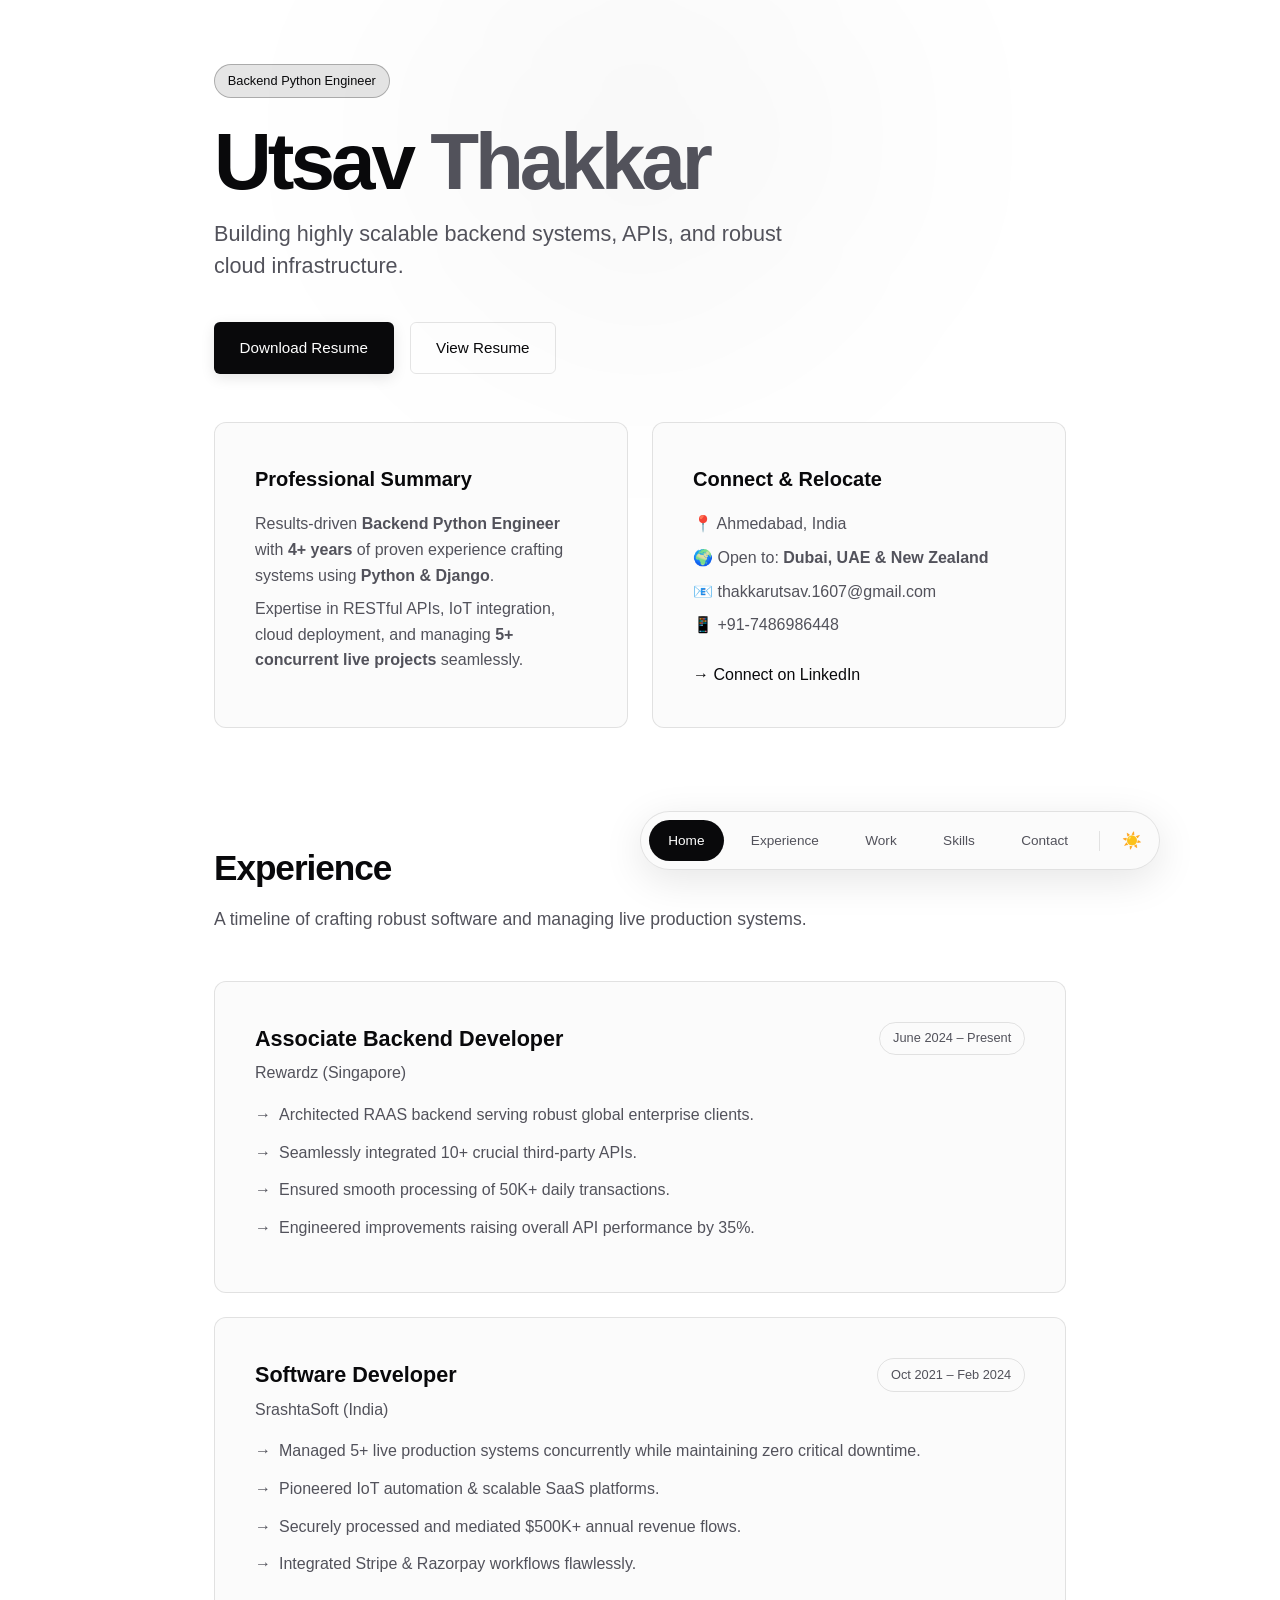
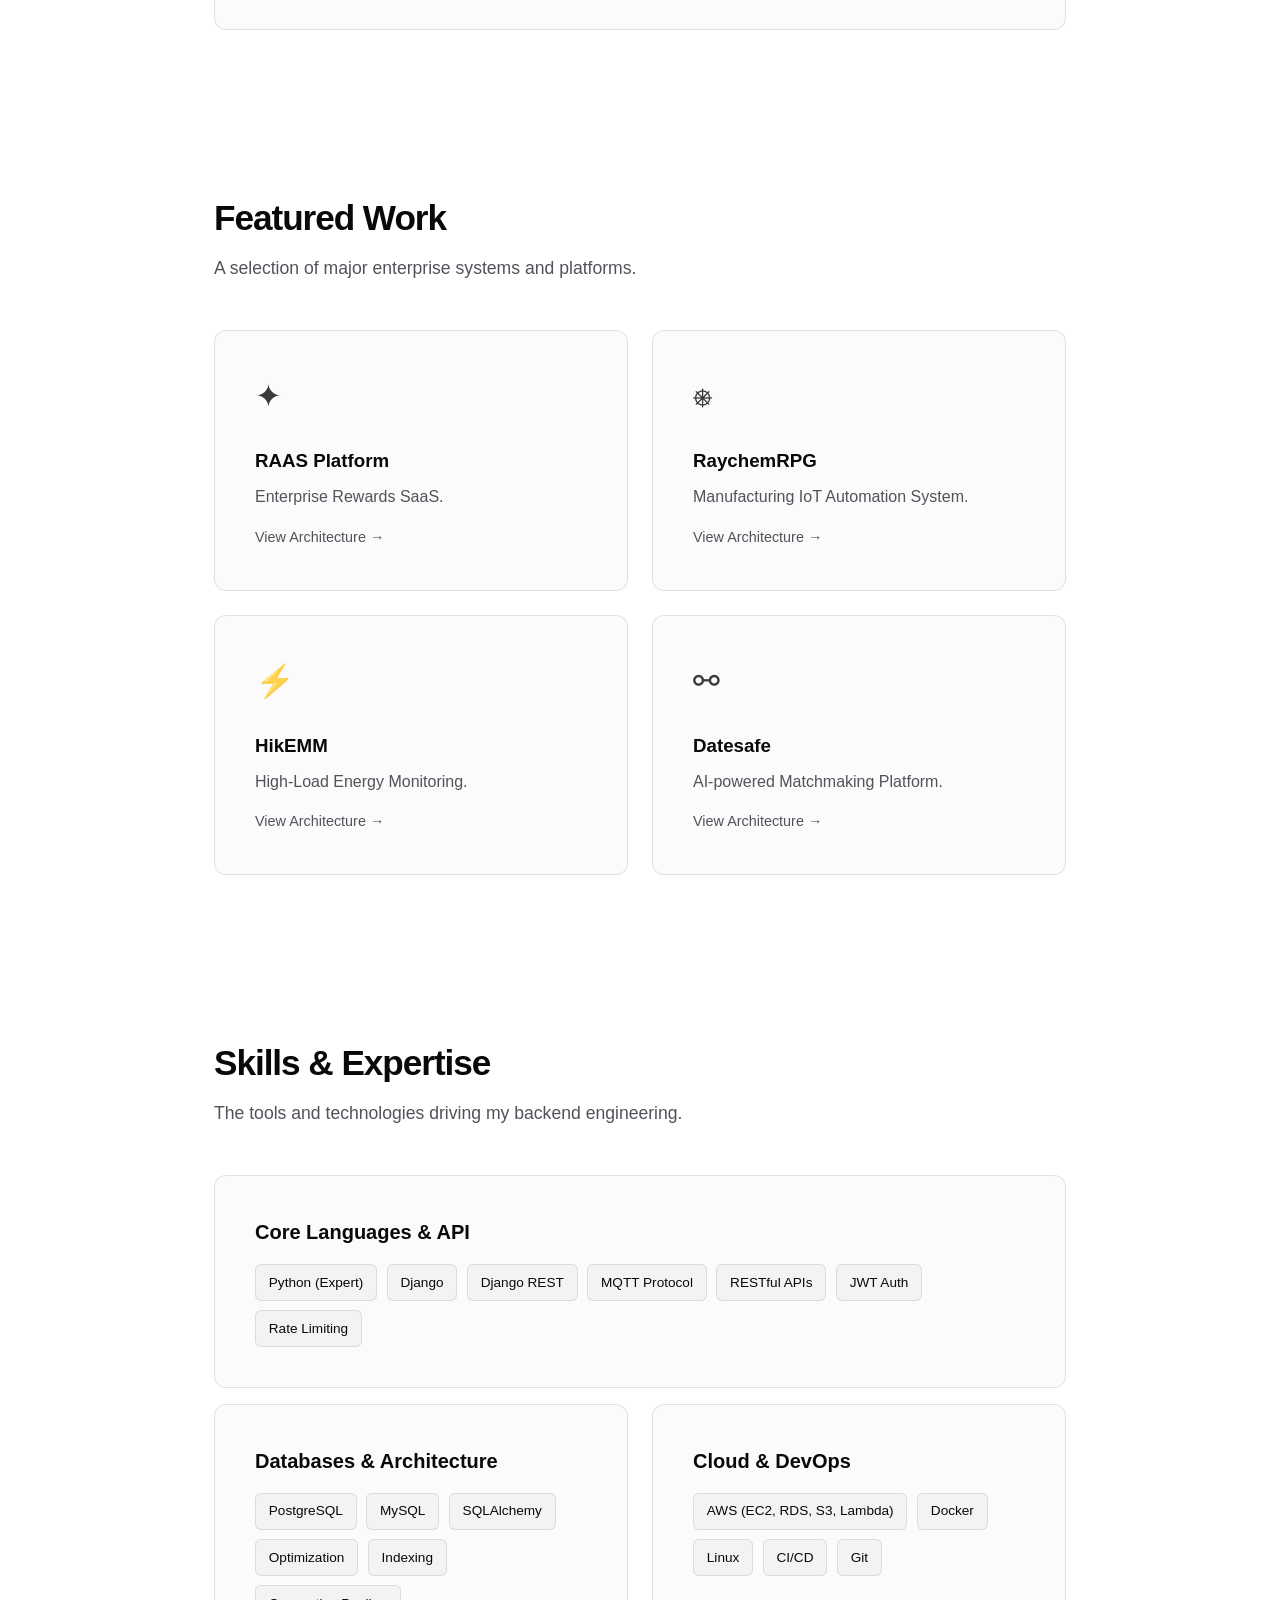
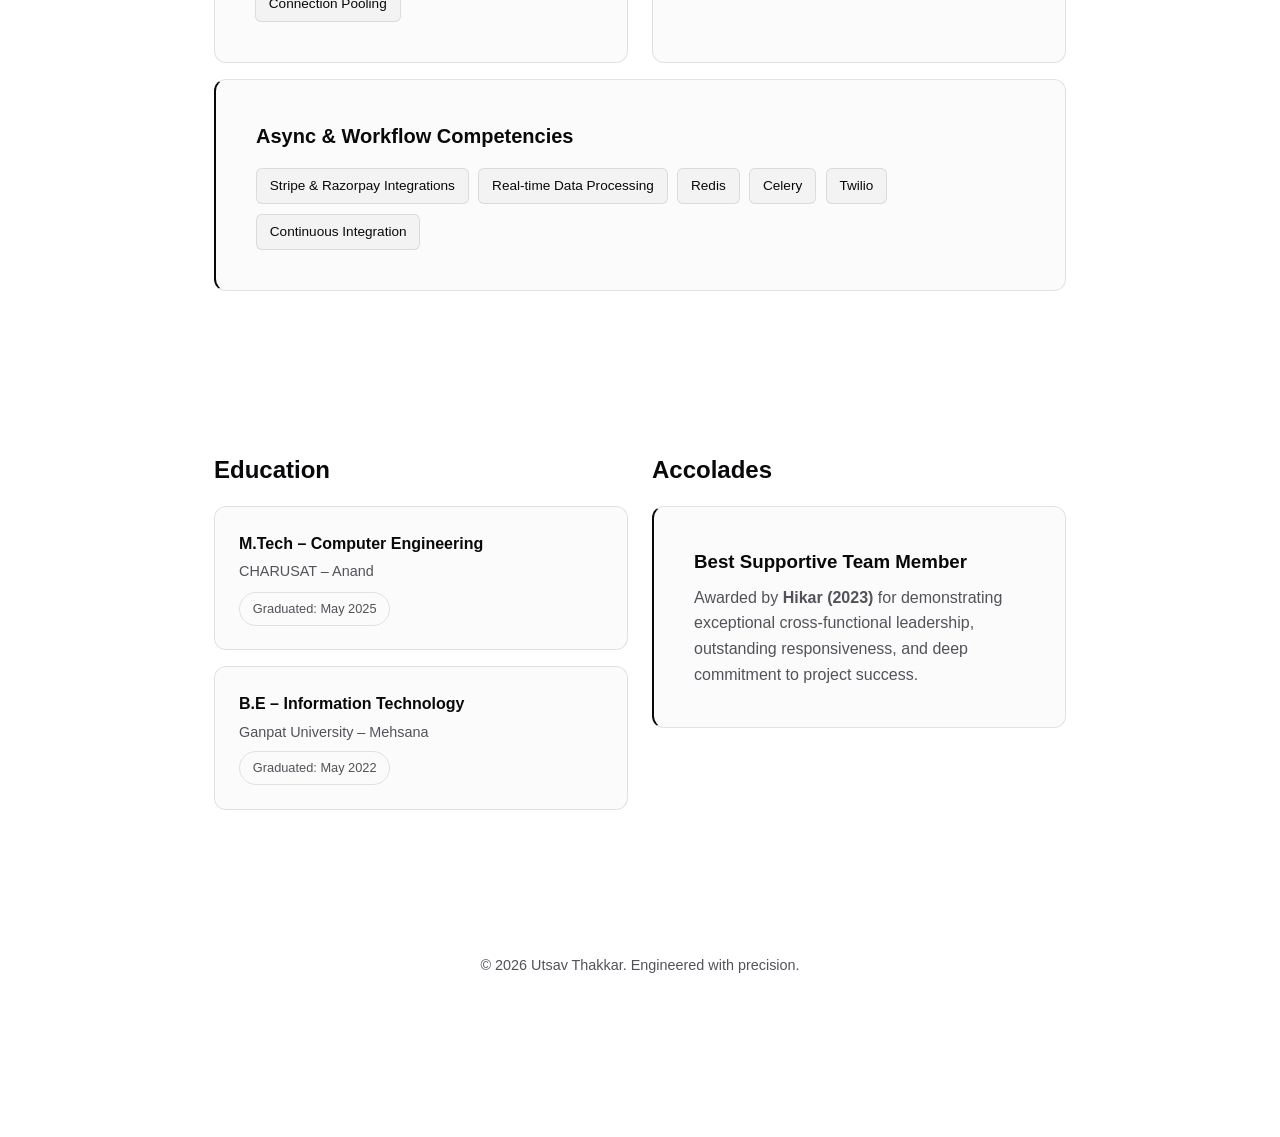
==== commit 92113f00: "Update index.html" ====
--- a/index.html
+++ b/index.html
@@ -38,8 +38,8 @@
             <h1 class="hero-title">Utsav <span>Thakkar</span></h1>
             <p class="hero-subtitle">Building highly scalable backend systems, APIs, and robust cloud infrastructure.</p>
             <div class="hero-cta">
-                <a href="Utsav_Thakkar_Backend_Developer_Resume.docx.pdf" download class="btn btn-primary">Download Resume</a>
-                <a href="Utsav_Thakkar_Backend_Developer_Resume.docx.pdf" target="_blank" rel="noopener" class="btn btn-outline">View Resume</a>
+                <a href="Utsav_Thakkar_Resume.pdf" download class="btn btn-primary">Download Resume</a>
+                <a href="Utsav_Thakkar_Resume.pdf" target="_blank" rel="noopener" class="btn btn-outline">View Resume</a>
             </div>
             
             <div class="grid-2 mt-20">
@@ -205,9 +205,9 @@
                     </div>
                 </div>
 
-                <div>
+                <div class="h-full flex flex-col">
                     <h2 class="mb-4">Accolades</h2>
-                    <div class="card p-lg border-accent h-full flex flex-col justify-center">
+                    <div class="card p-lg border-accent flex-1 flex flex-col justify-center">
                         <h3 class="text-main mb-2">Best Supportive Team Member</h3>
                         <p class="text-muted">Awarded by <strong>Hikar (2023)</strong> for demonstrating exceptional cross-functional leadership, outstanding responsiveness, and deep commitment to project success.</p>
                     </div>
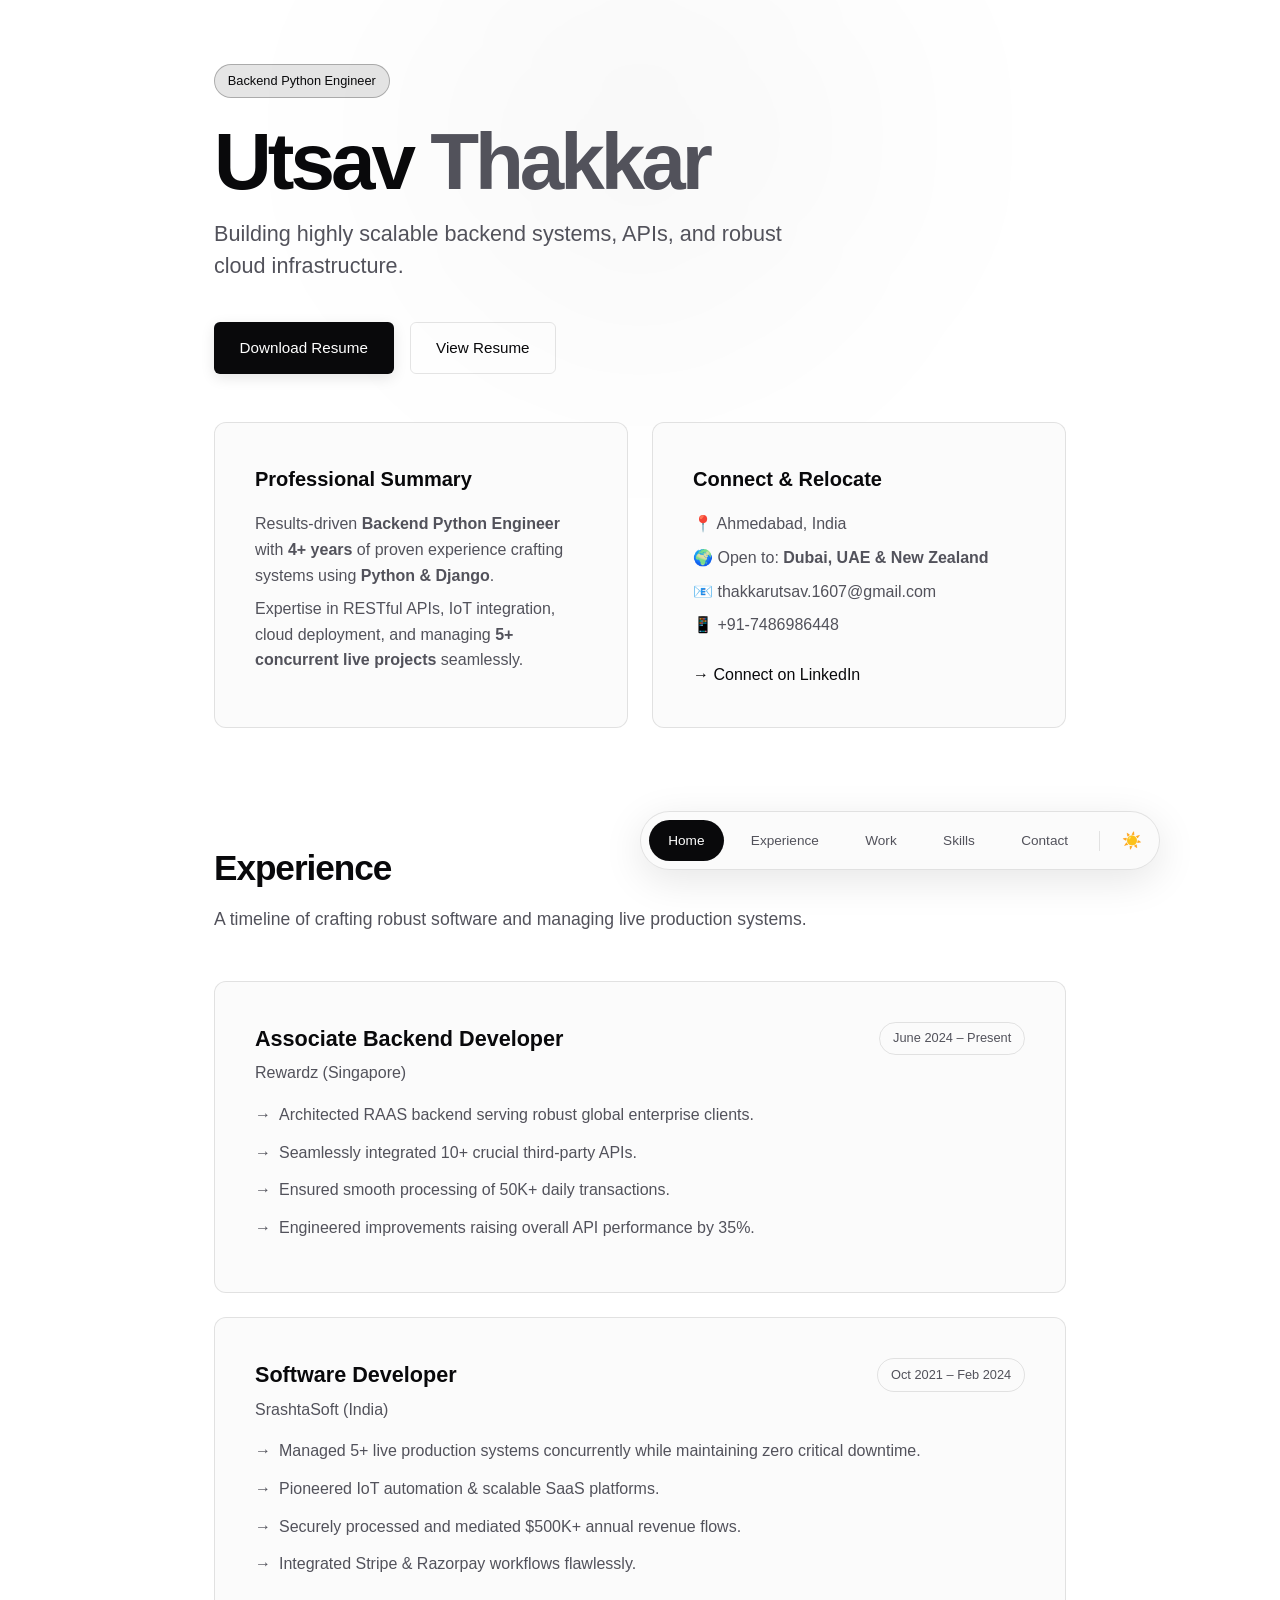
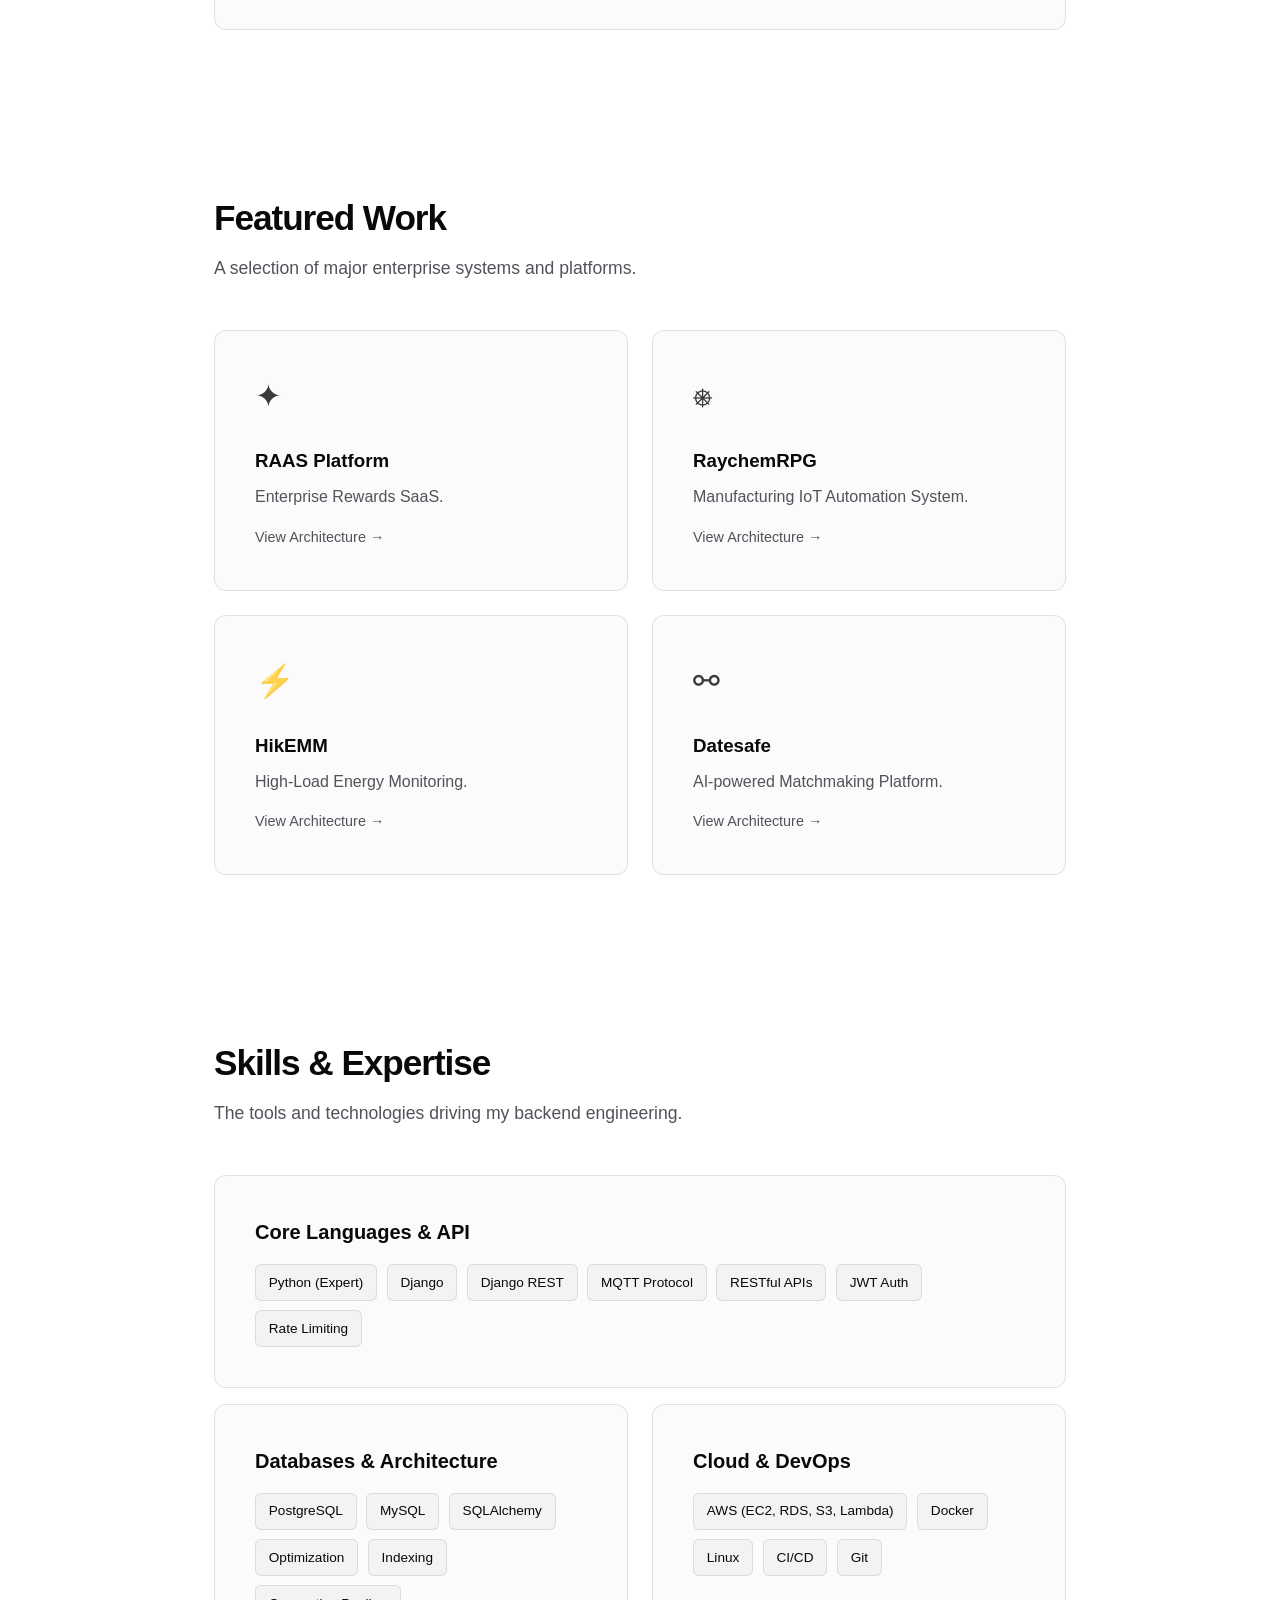
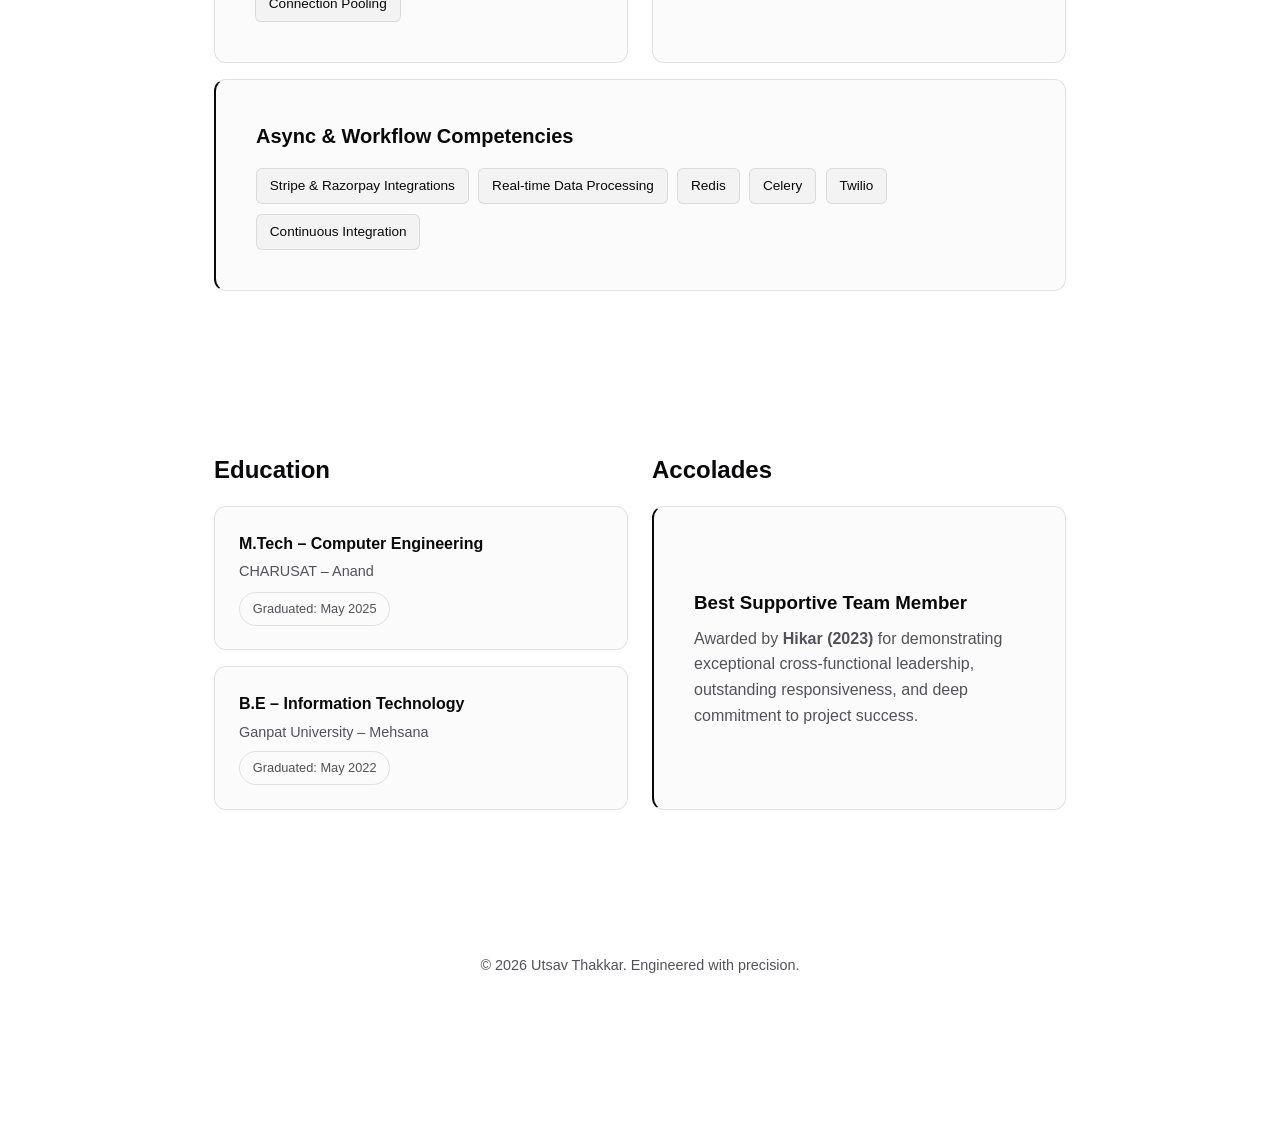
==== commit b127ca3d: "Update index.html" ====
--- a/index.html
+++ b/index.html
@@ -3,8 +3,9 @@
 <head>
     <meta charset="UTF-8">
     <meta name="description" content="Utsav Thakkar – Backend Python Engineer with 4+ years of experience in Django, REST APIs, AWS, IoT, and scalable backend systems.">
-    <title>Utsav Thakkar | Backend Engineer</title>
+    <title>Utsav Thakkar 👨‍💻 | Backend Engineer</title>
     <meta name="viewport" content="width=device-width, initial-scale=1.0">
+    <link rel="icon" href="data:image/svg+xml,<svg xmlns=%22http://www.w3.org/2000/svg%22 viewBox=%220 0 100 100%22><text y=%22.9em%22 font-size=%2290%22>👨‍💻</text></svg>">
     
     <!-- Linear-style typography -->
     <link rel="preconnect" href="https://fonts.googleapis.com">
--- a/style.css
+++ b/style.css
@@ -374,6 +374,7 @@
 /* Flex utils */
 .flex { display: flex; }
 .flex-col { flex-direction: column; }
+.flex-1 { flex: 1; }
 .justify-center { justify-content: center; }
 .h-full { height: 100%; }
 
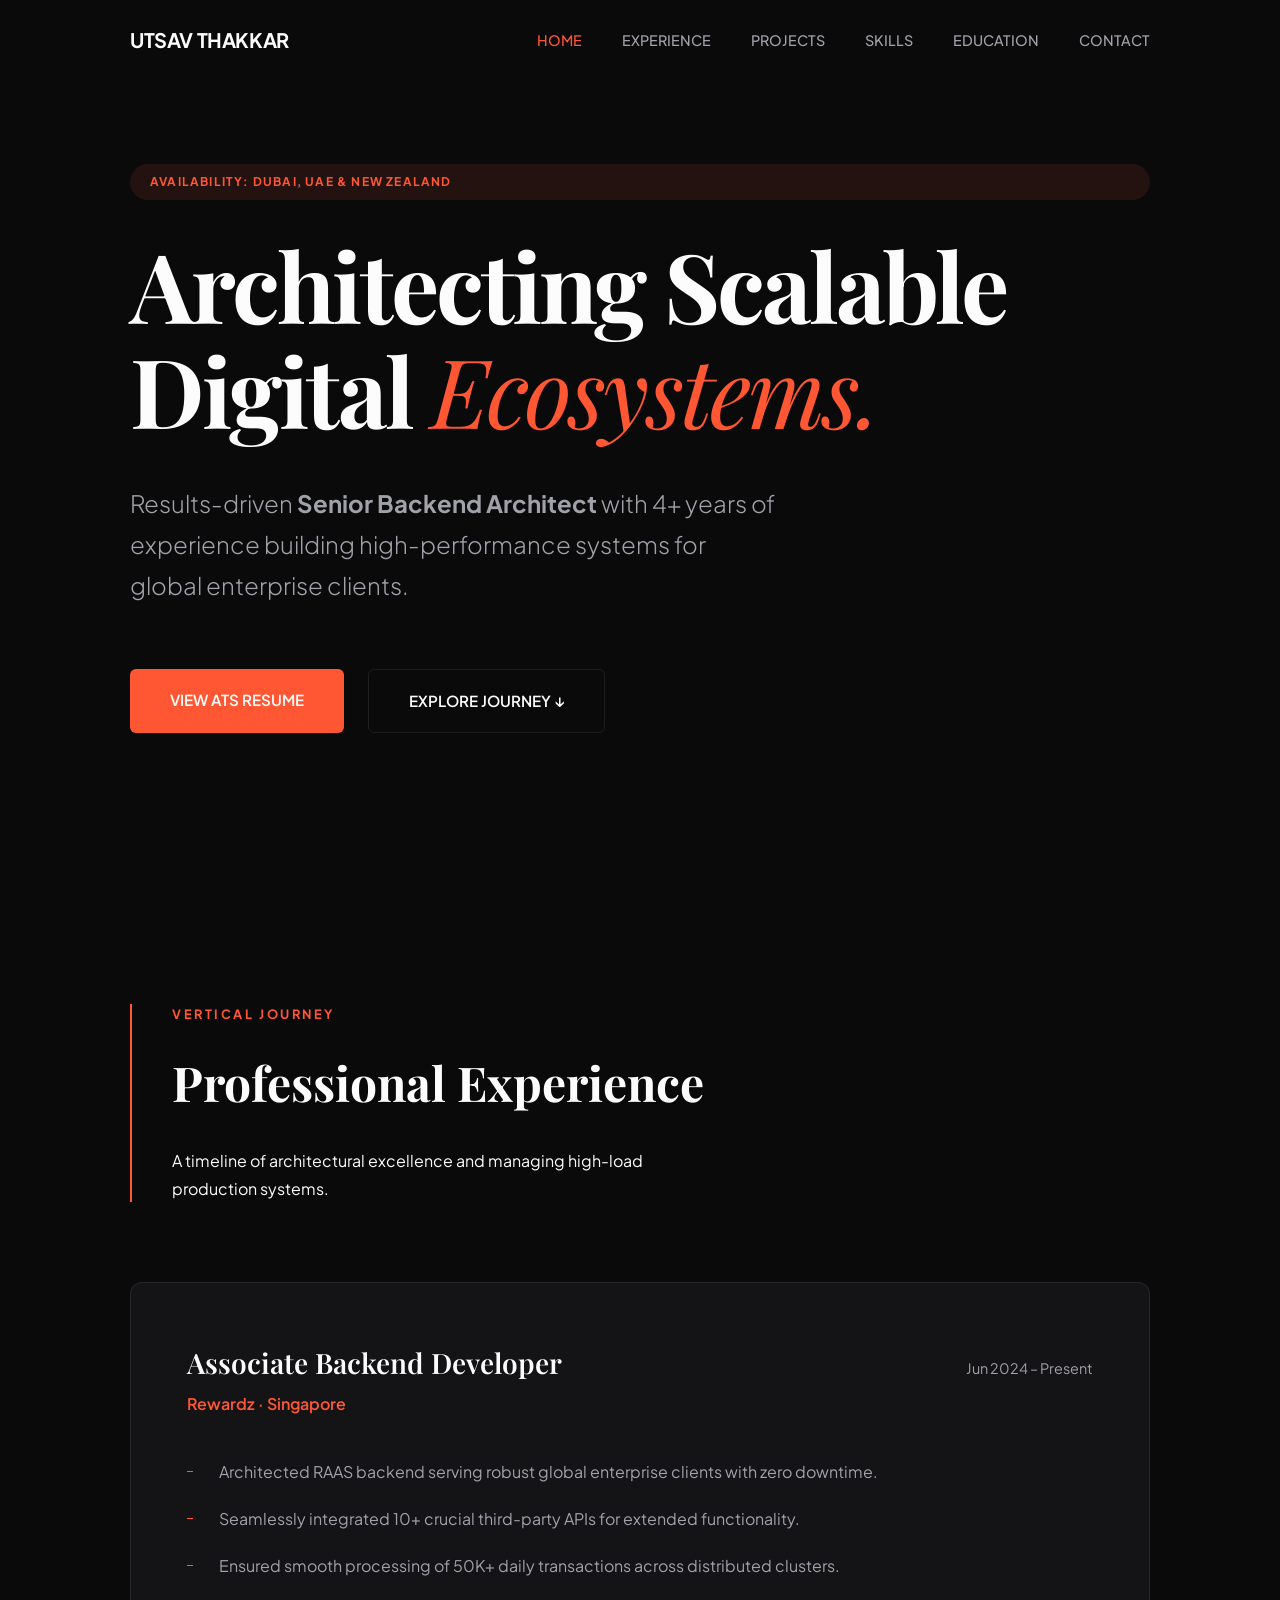
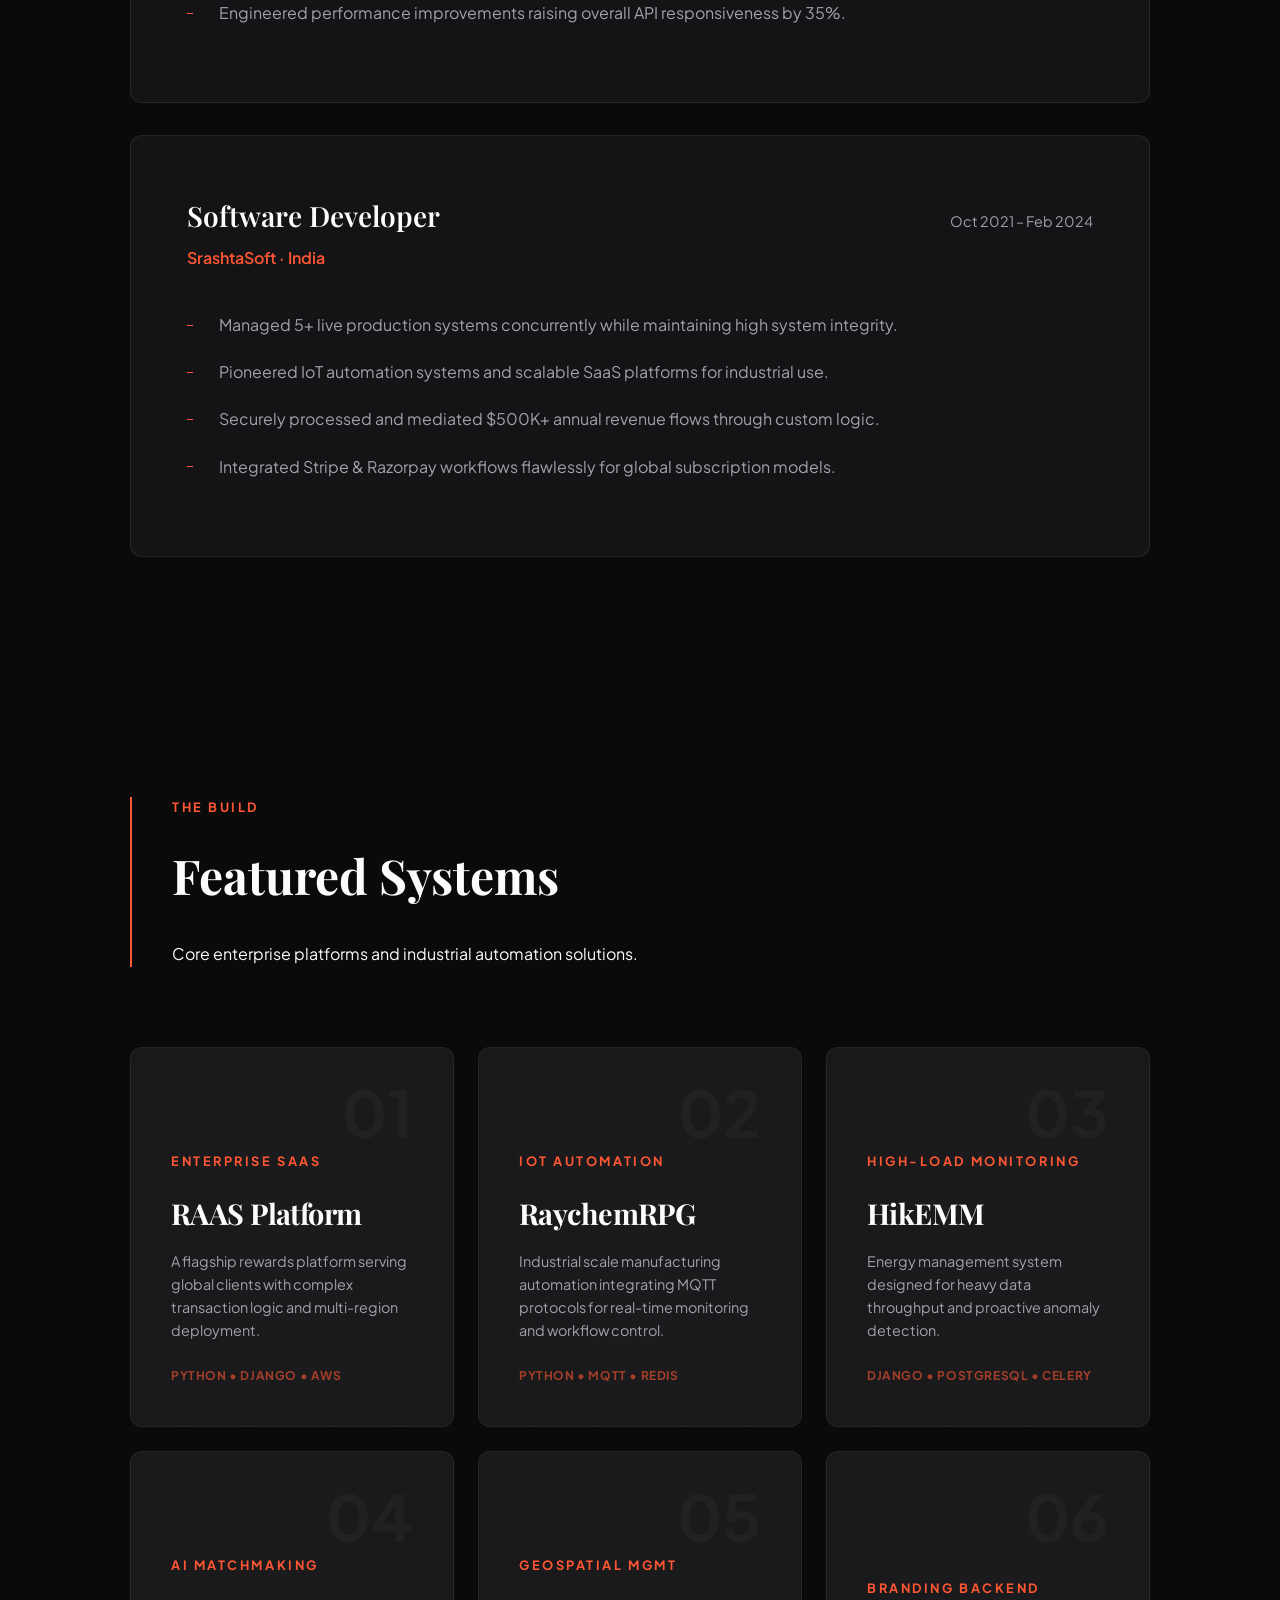
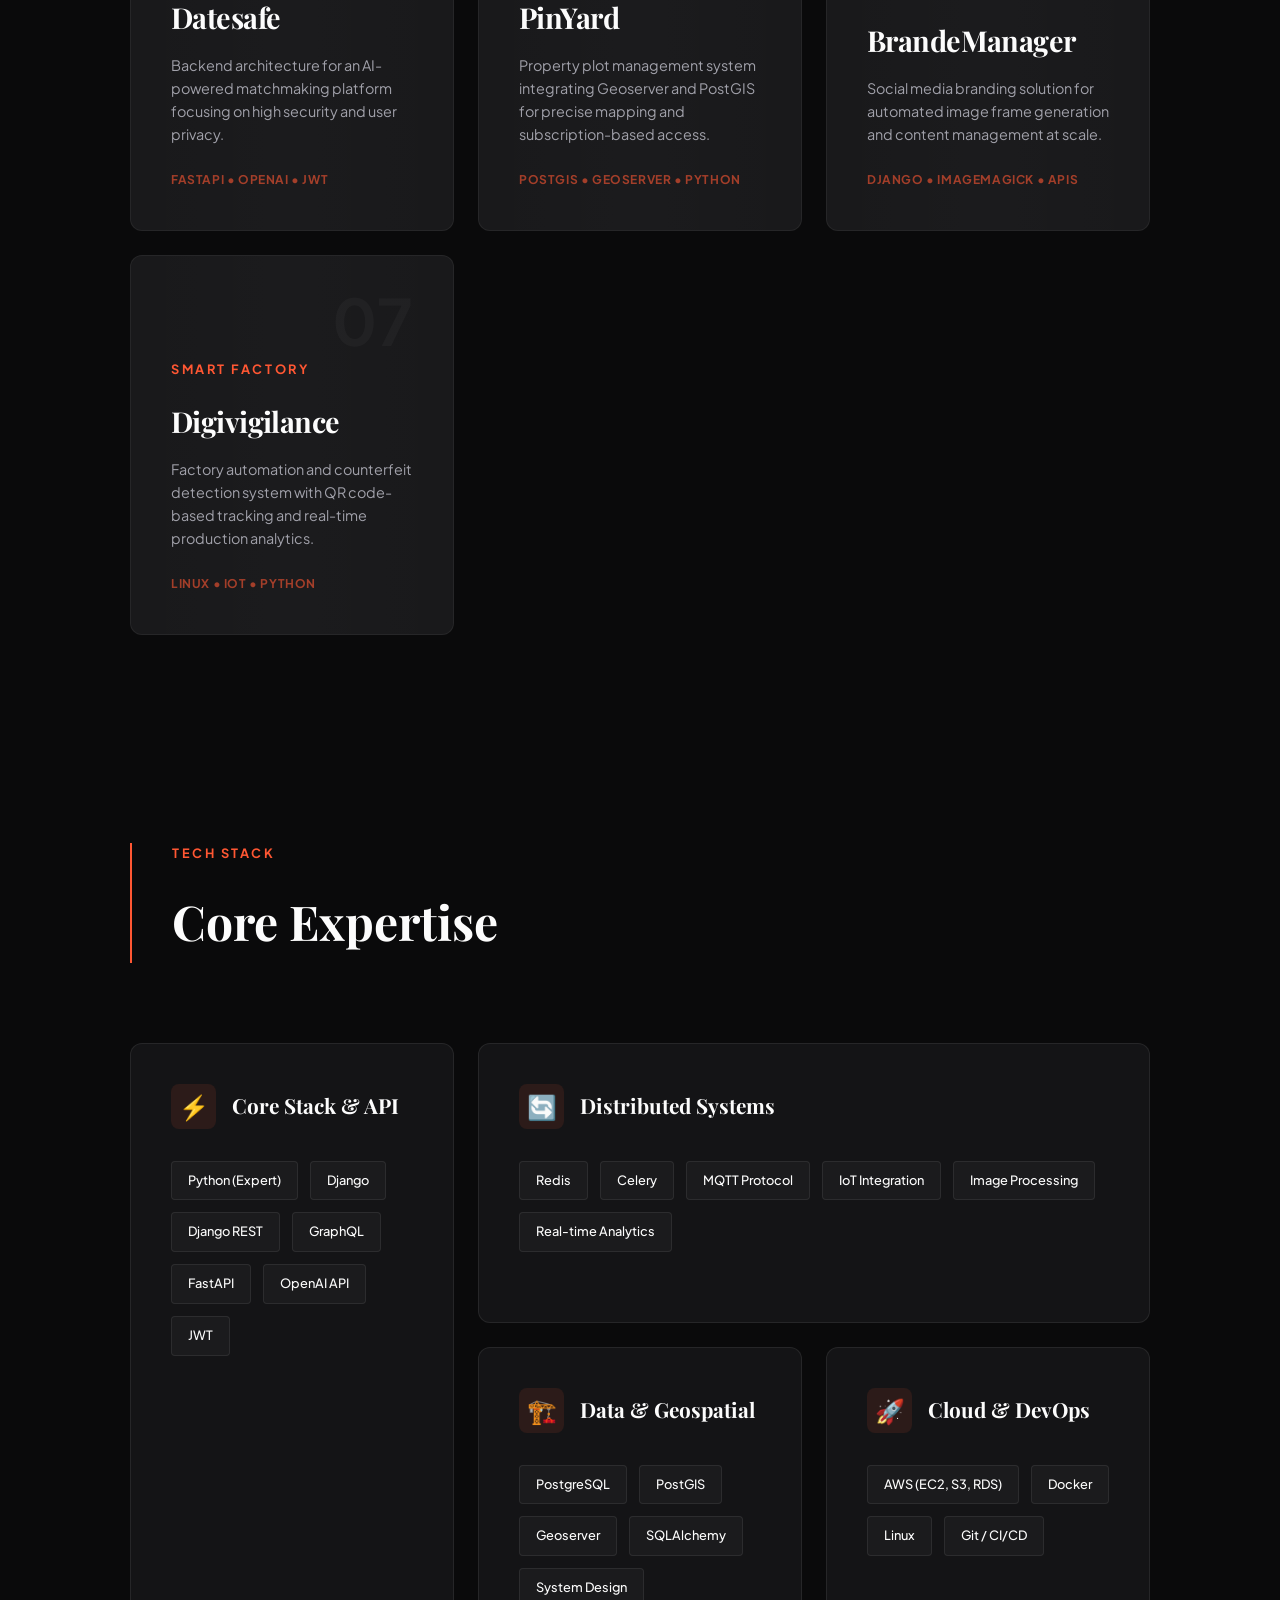
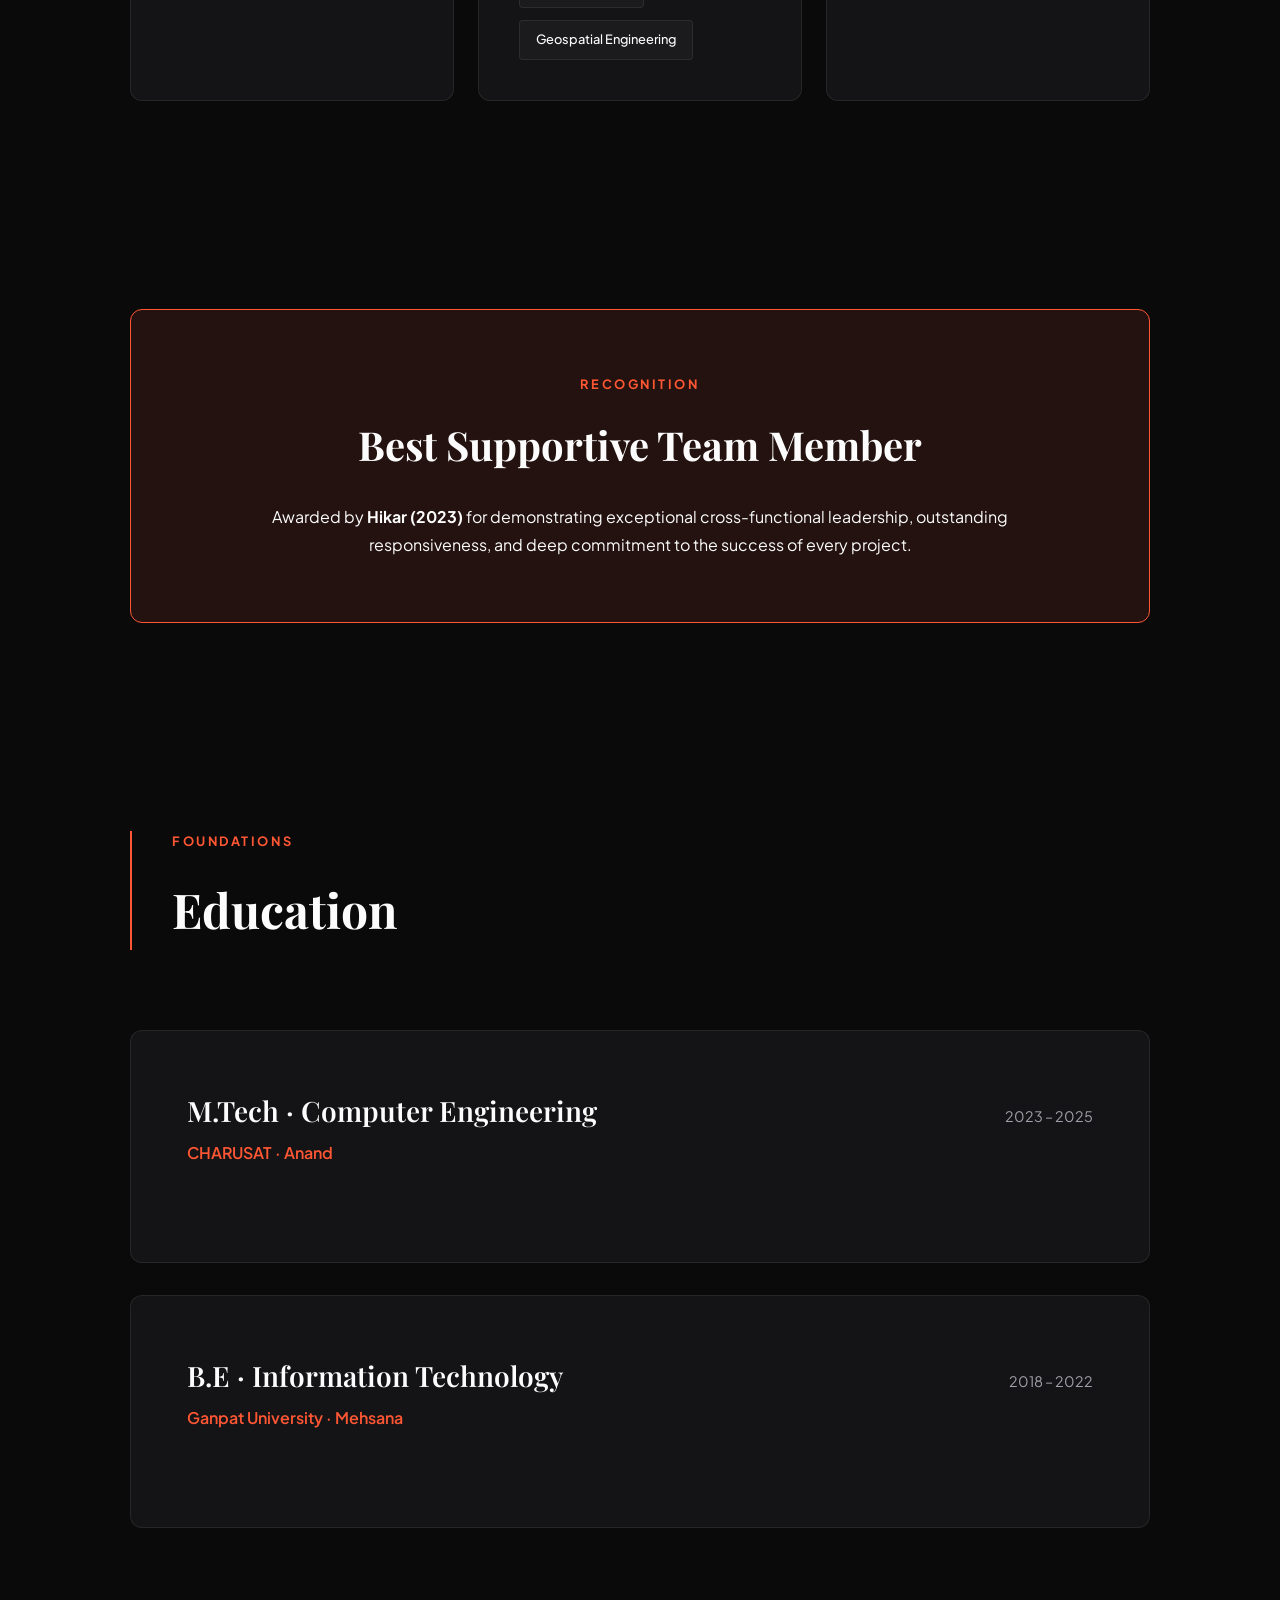
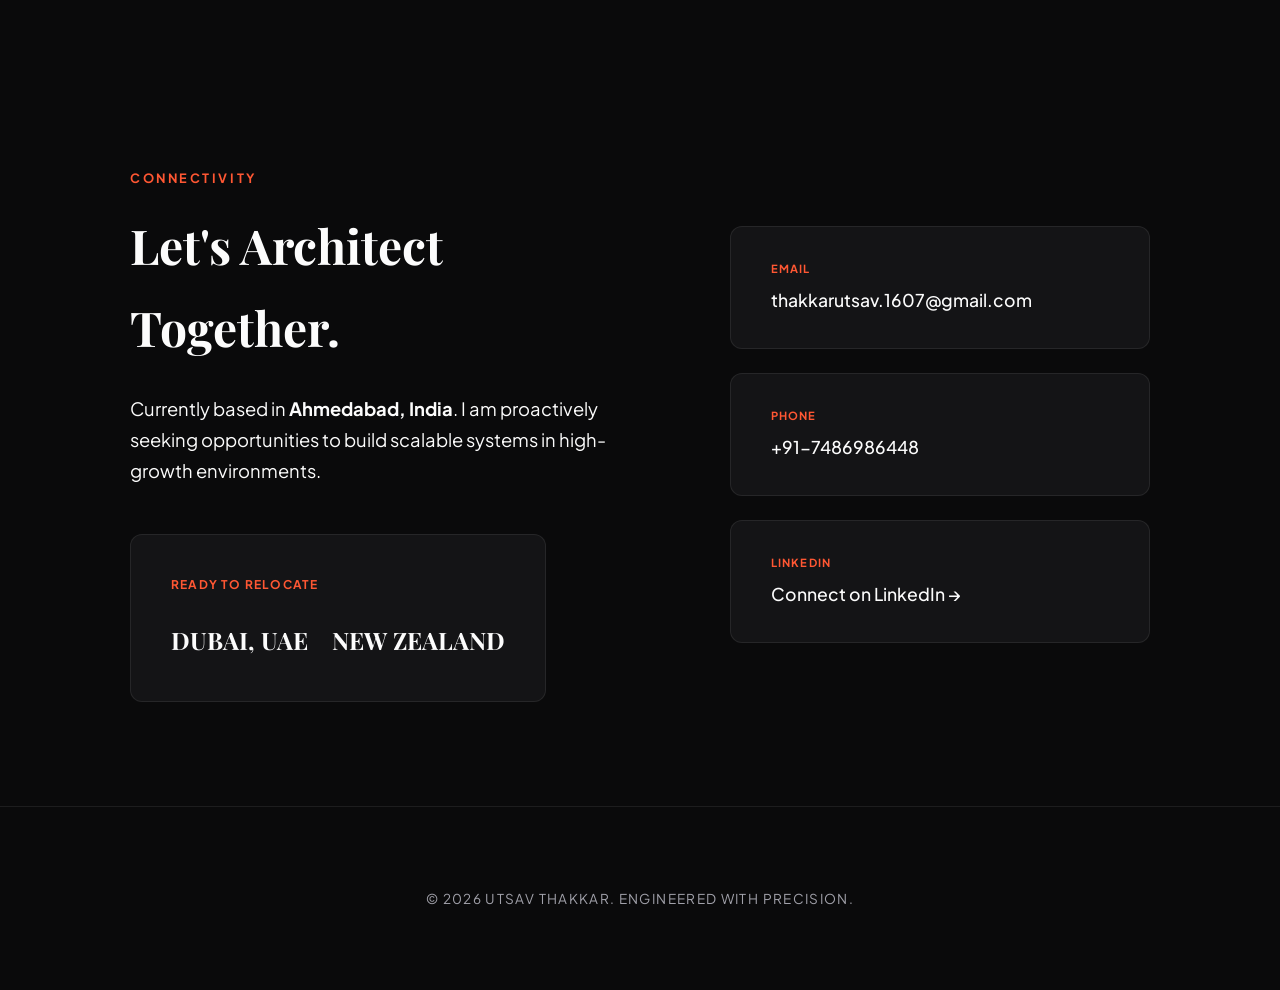
==== commit 158b5c21: "new desinge" ====
--- a/index.html
+++ b/index.html
@@ -2,216 +2,336 @@
 <html lang="en">
 <head>
     <meta charset="UTF-8">
-    <meta name="description" content="Utsav Thakkar – Backend Python Engineer with 4+ years of experience in Django, REST APIs, AWS, IoT, and scalable backend systems.">
-    <title>Utsav Thakkar 👨‍💻 | Backend Engineer</title>
     <meta name="viewport" content="width=device-width, initial-scale=1.0">
-    <link rel="icon" href="data:image/svg+xml,<svg xmlns=%22http://www.w3.org/2000/svg%22 viewBox=%220 0 100 100%22><text y=%22.9em%22 font-size=%2290%22>👨‍💻</text></svg>">
+    <meta name="description" content="Utsav Thakkar – Senior Backend Python Engineer & Architect specializing in scalable architectures, APIs, and cloud infrastructure.">
+    <meta name="author" content="Utsav Thakkar">
     
-    <!-- Linear-style typography -->
-    <link rel="preconnect" href="https://fonts.googleapis.com">
-    <link rel="preconnect" href="https://fonts.gstatic.com" crossorigin>
-    <link href="https://fonts.googleapis.com/css2?family=Inter:wght@300;400;500;600;700&display=swap" rel="stylesheet">
+    <!-- OPEN GRAPH (LinkedIn/Social Sharing) -->
+    <meta property="og:title" content="Utsav Thakkar | Senior Backend Architect">
+    <meta property="og:description" content="Senior Architecting & Scalable Backend Ecosystems. Portfolio of Utsav Thakkar.">
+    <meta property="og:type" content="website">
+    <meta property="og:url" content="https://utsavthakkar.com">
+    <meta property="og:image" content="https://utsavthakkar.com/og-image.jpg"> <!-- Placeholder -->
+
+    <title>Utsav Thakkar | Senior Backend Architect</title>
+    
+    <!-- CUSTOM "UT" FAVICON -->
+    <link rel="icon" href="data:image/svg+xml,<svg xmlns=%22http://www.w3.org/2000/svg%22 viewBox=%220 0 100 100%22><rect width=%22100%22 height=%22100%22 rx=%2220%22 fill=%22%23ff5733%22/><text y=%22.75em%22 x=%2250%%22 text-anchor=%22middle%22 font-family=%22Playfair Display, serif%22 font-weight=%22bold%22 font-size=%2260%22 fill=%22white%22>UT</text></svg>">
+    
     <link rel="stylesheet" href="style.css">
 </head>
-<body data-theme="dark">
-
-    <div class="ambient-glow"></div>
-
-    <!-- FLOATING DOCK NAV -->
-    <nav class="dock reveal">
-        <a href="#hero" class="dock-link active">Home</a>
-        <a href="#experience" class="dock-link">Experience</a>
-        <a href="#projects" class="dock-link">Work</a>
-        <a href="#skills" class="dock-link">Skills</a>
-        <a href="#contact" class="dock-link">Contact</a>
-        <div class="divider"></div>
-        <button id="themeToggle" class="theme-toggle" aria-label="Toggle theme">
-            <span class="icon-sun">☀️</span>
-            <span class="icon-moon">🌙</span>
-        </button>
+<body>
+
+    <!-- NAVIGATION -->
+    <nav id="navbar">
+        <div class="nav-inner">
+            <div class="logo">UTSAV THAKKAR</div>
+            <ul class="nav-links">
+                <li><a href="#hero" class="active">HOME</a></li>
+                <li><a href="#experience">EXPERIENCE</a></li>
+                <li><a href="#projects">PROJECTS</a></li>
+                <li><a href="#skills">SKILLS</a></li>
+                <li><a href="#education">EDUCATION</a></li>
+                <li><a href="#contact">CONTACT</a></li>
+            </ul>
+        </div>
+        
     </nav>
+
+    <!-- MOBILE NAV OVERLAY (Moved outside nav to prevent height constraints) -->
+    <button class="mobile-toggle" style="display: none;">
+        <span class="hamburger-bar"></span>
+        <span class="hamburger-bar"></span>
+        <span class="hamburger-bar"></span>
+    </button>
+
+    <!-- MOBILE NAV OVERLAY (Moved outside nav to prevent height constraints) -->
+    <div class="mobile-nav-overlay">
+        <ul class="mobile-nav-links">
+            <li><a href="#hero">HOME</a></li>
+            <li><a href="#experience">EXPERIENCE</a></li>
+            <li><a href="#projects">PROJECTS</a></li>
+            <li><a href="#skills">SKILLS</a></li>
+            <li><a href="#contact">CONTACT</a></li>
+        </ul>
+    </div>
 
     <main class="container">
         
-        <!-- HERO -->
-        <section id="hero" class="section hero reveal">
-            <div class="badge">Backend Python Engineer</div>
-            <h1 class="hero-title">Utsav <span>Thakkar</span></h1>
-            <p class="hero-subtitle">Building highly scalable backend systems, APIs, and robust cloud infrastructure.</p>
-            <div class="hero-cta">
-                <a href="Utsav_Thakkar_Resume.pdf" download class="btn btn-primary">Download Resume</a>
-                <a href="Utsav_Thakkar_Resume.pdf" target="_blank" rel="noopener" class="btn btn-outline">View Resume</a>
+        <!-- HERO SECTION -->
+        <section id="hero" class="hero reveal">
+            <span class="hero-badge reveal" style="transition-delay: 0.1s;">AVAILABILITY: DUBAI, UAE & NEW ZEALAND</span>
+            <h1 class="hero-title reveal" style="transition-delay: 0.2s;">
+                Architecting Scalable<br>Digital <span>Ecosystems.</span>
+            </h1>
+            <p class="hero-lead reveal" style="transition-delay: 0.3s;">
+                Results-driven <strong>Senior Backend Architect</strong> with 4+ years of experience building high-performance systems for global enterprise clients.
+            </p>
+            <div class="hero-cta reveal" style="transition-delay: 0.4s;">
+                    <a href="resume.html" class="btn btn-primary">VIEW ATS RESUME</a>
+                    <a href="#experience" class="btn btn-outline">EXPLORE JOURNEY ↓</a>
+                </div>
+            </div>
+        </section>
+
+        <!-- EXPERIENCE SECTION -->
+        <section id="experience">
+            <div class="section-header reveal">
+                <span class="section-tag">Vertical Journey</span>
+                <h2 class="section-title serif">Professional Experience</h2>
+                <p class="text-secondary">A timeline of architectural excellence and managing high-load production systems.</p>
+            </div>
+
+            <div class="timeline">
+                <div class="experience-card reveal">
+                    <div class="experience-meta">
+                        <div>
+                            <h3 class="exp-role">Associate Backend Developer</h3>
+                            <span class="exp-company">Rewardz · Singapore</span>
+                        </div>
+                        <span class="exp-date">Jun 2024 – Present</span>
+                    </div>
+                    <ul class="exp-list">
+                        <li>Architected RAAS backend serving robust global enterprise clients with zero downtime.</li>
+                        <li>Seamlessly integrated 10+ crucial third-party APIs for extended functionality.</li>
+                        <li>Ensured smooth processing of 50K+ daily transactions across distributed clusters.</li>
+                        <li>Engineered performance improvements raising overall API responsiveness by 35%.</li>
+                    </ul>
+                </div>
+
+                <div class="experience-card reveal">
+                    <div class="experience-meta">
+                        <div>
+                            <h3 class="exp-role">Software Developer</h3>
+                            <span class="exp-company">SrashtaSoft · India</span>
+                        </div>
+                        <span class="exp-date">Oct 2021 – Feb 2024</span>
+                    </div>
+                    <ul class="exp-list">
+                        <li>Managed 5+ live production systems concurrently while maintaining high system integrity.</li>
+                        <li>Pioneered IoT automation systems and scalable SaaS platforms for industrial use.</li>
+                        <li>Securely processed and mediated $500K+ annual revenue flows through custom logic.</li>
+                        <li>Integrated Stripe & Razorpay workflows flawlessly for global subscription models.</li>
+                    </ul>
+                </div>
+            </div>
+        </section>
+
+        <!-- PROJECTS SECTION -->
+        <section id="projects">
+            <div class="section-header reveal">
+                <span class="section-tag">The Build</span>
+                <h2 class="section-title serif">Featured Systems</h2>
+                <p class="text-secondary">Core enterprise platforms and industrial automation solutions.</p>
+            </div>
+
+            <div class="project-grid">
+                <div class="project-card reveal">
+                    <span class="project-number">01</span>
+                    <div class="project-content">
+                        <span class="section-tag">Enterprise SaaS</span>
+                        <h3 class="serif">RAAS Platform</h3>
+                        <p>A flagship rewards platform serving global clients with complex transaction logic and multi-region deployment.</p>
+                        <div class="project-tech-tags">Python • Django • AWS</div>
+                    </div>
+                </div>
+                <div class="project-card reveal">
+                    <span class="project-number">02</span>
+                    <div class="project-content">
+                        <span class="section-tag">IoT Automation</span>
+                        <h3 class="serif">RaychemRPG</h3>
+                        <p>Industrial scale manufacturing automation integrating MQTT protocols for real-time monitoring and workflow control.</p>
+                        <div class="project-tech-tags">Python • MQTT • Redis</div>
+                    </div>
+                </div>
+                <div class="project-card reveal">
+                    <span class="project-number">03</span>
+                    <div class="project-content">
+                        <span class="section-tag">High-Load Monitoring</span>
+                        <h3 class="serif">HikEMM</h3>
+                        <p>Energy management system designed for heavy data throughput and proactive anomaly detection.</p>
+                        <div class="project-tech-tags">Django • PostgreSQL • Celery</div>
+                    </div>
+                </div>
+                <div class="project-card reveal">
+                    <span class="project-number">04</span>
+                    <div class="project-content">
+                        <span class="section-tag">AI Matchmaking</span>
+                        <h3 class="serif">Datesafe</h3>
+                        <p>Backend architecture for an AI-powered matchmaking platform focusing on high security and user privacy.</p>
+                        <div class="project-tech-tags">FastAPI • OpenAI • JWT</div>
+                    </div>
+                </div>
+                <div class="project-card reveal">
+                    <span class="project-number">05</span>
+                    <div class="project-content">
+                        <span class="section-tag">Geospatial MGMT</span>
+                        <h3 class="serif">PinYard</h3>
+                        <p>Property plot management system integrating Geoserver and PostGIS for precise mapping and subscription-based access.</p>
+                        <div class="project-tech-tags">PostGIS • Geoserver • Python</div>
+                    </div>
+                </div>
+                <div class="project-card reveal">
+                    <span class="project-number">06</span>
+                    <div class="project-content">
+                        <span class="section-tag">Branding Backend</span>
+                        <h3 class="serif">BrandeManager</h3>
+                        <p>Social media branding solution for automated image frame generation and content management at scale.</p>
+                        <div class="project-tech-tags">Django • ImageMagick • APIs</div>
+                    </div>
+                </div>
+                <div class="project-card reveal">
+                    <span class="project-number">07</span>
+                    <div class="project-content">
+                        <span class="section-tag">Smart Factory</span>
+                        <h3 class="serif">Digivigilance</h3>
+                        <p>Factory automation and counterfeit detection system with QR code-based tracking and real-time production analytics.</p>
+                        <div class="project-tech-tags">Linux • IoT • Python</div>
+                    </div>
+                </div>
+            </div>
+        </section>
+
+        <!-- SKILLS SECTION -->
+        <section id="skills">
+            <div class="section-header reveal">
+                <span class="section-tag">Tech Stack</span>
+                <h2 class="section-title serif">Core Expertise</h2>
             </div>
             
-            <div class="grid-2 mt-20">
-                <div class="card p-lg">
-                    <h3 class="card-title">Professional Summary</h3>
-                    <p class="text-muted mt-4">Results-driven <strong>Backend Python Engineer</strong> with <strong>4+ years</strong> of proven experience crafting systems using <strong>Python & Django</strong>.</p>
-                    <p class="text-muted mt-2">Expertise in RESTful APIs, IoT integration, cloud deployment, and managing <strong>5+ concurrent live projects</strong> seamlessly.</p>
-                </div>
-                <!-- CONTACT OVERVIEW IN HERO -->
-                <div id="contact" class="card p-lg">
-                    <h3 class="card-title">Connect & Relocate</h3>
-                    <ul class="clean-list text-muted mt-4">
-                        <li class="mb-2">📍 Ahmedabad, India</li>
-                        <li class="mb-2">🌍 Open to: <strong>Dubai, UAE & New Zealand</strong></li>
-                        <li class="mb-2">📧 thakkarutsav.1607@gmail.com</li>
-                        <li class="mb-2">📱 +91-7486986448</li>
-                        <li class="mt-4 pt-2">
-                            <a href="https://www.linkedin.com/in/utsav-thakkar-0679b8180/" target="_blank" class="link-primary">→ Connect on LinkedIn</a>
-                        </li>
-                    </ul>
-                </div>
-            </div>
-        </section>
-
-        <!-- EXPERIENCE -->
-        <section id="experience" class="section reveal">
-            <div class="section-header">
-                <h2>Experience</h2>
-                <p>A timeline of crafting robust software and managing live production systems.</p>
-            </div>
-            
+            <div class="bento-grid">
+                <!-- PRIMARY: LANGUAGES & API -->
+                <div class="skill-category reveal bento-high">
+                    <div class="skill-category-header">
+                        <span class="category-icon">⚡</span>
+                        <h3>Core Stack & API</h3>
+                    </div>
+                    <div class="skill-items">
+                        <span class="skill-tag">Python (Expert)</span>
+                        <span class="skill-tag">Django</span>
+                        <span class="skill-tag">Django REST</span>
+                        <span class="skill-tag">GraphQL</span>
+                        <span class="skill-tag">FastAPI</span>
+                        <span class="skill-tag">OpenAI API</span>
+                        <span class="skill-tag">JWT</span>
+                    </div>
+                </div>
+
+                <!-- SECONDARY: ASYNC & REAL-TIME -->
+                <div class="skill-category reveal bento-wide">
+                    <div class="skill-category-header">
+                        <span class="category-icon">🔄</span>
+                        <h3>Distributed Systems</h3>
+                    </div>
+                    <div class="skill-items">
+                        <span class="skill-tag">Redis</span>
+                        <span class="skill-tag">Celery</span>
+                        <span class="skill-tag">MQTT Protocol</span>
+                        <span class="skill-tag">IoT Integration</span>
+                        <span class="skill-tag">Image Processing</span>
+                        <span class="skill-tag">Real-time Analytics</span>
+                    </div>
+                </div>
+
+                <!-- TERTIARY: DATABASES & ARCHITECTURE -->
+                <div class="skill-category reveal">
+                    <div class="skill-category-header">
+                        <span class="category-icon">🏗️</span>
+                        <h3>Data & Geospatial</h3>
+                    </div>
+                    <div class="skill-items">
+                        <span class="skill-tag">PostgreSQL</span>
+                        <span class="skill-tag">PostGIS</span>
+                        <span class="skill-tag">Geoserver</span>
+                        <span class="skill-tag">SQLAlchemy</span>
+                        <span class="skill-tag">System Design</span>
+                        <span class="skill-tag">Geospatial Engineering</span>
+                    </div>
+                </div>
+
+                <!-- QUATERNARY: DEV OPS -->
+                <div class="skill-category reveal">
+                    <div class="skill-category-header">
+                        <span class="category-icon">🚀</span>
+                        <h3>Cloud & DevOps</h3>
+                    </div>
+                    <div class="skill-items">
+                        <span class="skill-tag">AWS (EC2, S3, RDS)</span>
+                        <span class="skill-tag">Docker</span>
+                        <span class="skill-tag">Linux</span>
+                        <span class="skill-tag">Git / CI/CD</span>
+                    </div>
+                </div>
+            </div>
+        </section>
+
+        <!-- ACCOLADES SECTION -->
+        <section id="accolades" class="reveal">
+            <div class="accolades-box">
+                <span class="section-tag">Recognition</span>
+                <h2 class="award-title serif">Best Supportive Team Member</h2>
+                <p class="text-secondary" style="max-width: 800px; margin: 0 auto;">Awarded by <strong>Hikar (2023)</strong> for demonstrating exceptional cross-functional leadership, outstanding responsiveness, and deep commitment to the success of every project.</p>
+            </div>
+        </section>
+
+        <!-- EDUCATION SECTION -->
+        <section id="education">
+            <div class="section-header reveal">
+                <span class="section-tag">Foundations</span>
+                <h2 class="section-title serif">Education</h2>
+            </div>
             <div class="timeline">
-                <div class="timeline-item card">
-                    <div class="timeline-header">
+                <div class="experience-card reveal">
+                    <div class="experience-meta">
                         <div>
-                            <h3>Associate Backend Developer</h3>
-                            <div class="company mt-1">Rewardz (Singapore)</div>
-                        </div>
-                        <span class="badge badge-subtle">June 2024 – Present</span>
-                    </div>
-                    <ul class="text-muted list-styled mt-4">
-                        <li>Architected RAAS backend serving robust global enterprise clients.</li>
-                        <li>Seamlessly integrated 10+ crucial third-party APIs.</li>
-                        <li>Ensured smooth processing of 50K+ daily transactions.</li>
-                        <li>Engineered improvements raising overall API performance by 35%.</li>
-                    </ul>
-                </div>
-
-                <div class="timeline-item card">
-                    <div class="timeline-header">
+                            <h3 class="exp-role">M.Tech · Computer Engineering</h3>
+                            <span class="exp-company">CHARUSAT · Anand</span>
+                        </div>
+                        <span class="exp-date">2023 – 2025</span>
+                    </div>
+                </div>
+                <div class="experience-card reveal">
+                    <div class="experience-meta">
                         <div>
-                            <h3>Software Developer</h3>
-                            <div class="company mt-1">SrashtaSoft (India)</div>
-                        </div>
-                        <span class="badge badge-subtle">Oct 2021 – Feb 2024</span>
-                    </div>
-                    <ul class="text-muted list-styled mt-4">
-                        <li>Managed 5+ live production systems concurrently while maintaining zero critical downtime.</li>
-                        <li>Pioneered IoT automation & scalable SaaS platforms.</li>
-                        <li>Securely processed and mediated $500K+ annual revenue flows.</li>
-                        <li>Integrated Stripe & Razorpay workflows flawlessly.</li>
-                    </ul>
-                </div>
-            </div>
-        </section>
-
-        <!-- PROJECTS -->
-        <section id="projects" class="section reveal">
-            <div class="section-header">
-                <h2>Featured Work</h2>
-                <p>A selection of major enterprise systems and platforms.</p>
-            </div>
-            
-            <div class="grid-2">
-                <div class="card project-card" onclick="openModal('raas')">
-                    <div class="project-icon text-main">✦</div>
-                    <h3 class="mb-2">RAAS Platform</h3>
-                    <p class="text-muted">Enterprise Rewards SaaS.</p>
-                    <span class="link-subtle mt-4">View Architecture →</span>
-                </div>
-
-                <div class="card project-card" onclick="openModal('iot')">
-                    <div class="project-icon text-main">⎈</div>
-                    <h3 class="mb-2">RaychemRPG</h3>
-                    <p class="text-muted">Manufacturing IoT Automation System.</p>
-                    <span class="link-subtle mt-4">View Architecture →</span>
-                </div>
-
-                <div class="card project-card" onclick="openModal('energy')">
-                    <div class="project-icon text-main">⚡</div>
-                    <h3 class="mb-2">HikEMM</h3>
-                    <p class="text-muted">High-Load Energy Monitoring.</p>
-                    <span class="link-subtle mt-4">View Architecture →</span>
-                </div>
-
-                <div class="card project-card" onclick="openModal('dating')">
-                    <div class="project-icon text-main">⚯</div>
-                    <h3 class="mb-2">Datesafe</h3>
-                    <p class="text-muted">AI-powered Matchmaking Platform.</p>
-                    <span class="link-subtle mt-4">View Architecture →</span>
-                </div>
-            </div>
-        </section>
-
-        <!-- SKILLS & COMPETENCIES -->
-        <section id="skills" class="section reveal">
-            <div class="section-header">
-                <h2>Skills & Expertise</h2>
-                <p>The tools and technologies driving my backend engineering.</p>
-            </div>
-
-            <div class="skills-container">
-                <div class="card p-lg mb-4">
-                    <h3 class="card-title mb-4">Core Languages & API</h3>
-                    <div class="tag-cloud">
-                        <span>Python (Expert)</span><span>Django</span><span>Django REST</span><span>MQTT Protocol</span>
-                        <span>RESTful APIs</span><span>JWT Auth</span><span>Rate Limiting</span>
-                    </div>
-                </div>
-
-                <div class="grid-2 mb-4">
-                    <div class="card p-lg">
-                        <h3 class="card-title mb-4">Databases & Architecture</h3>
-                        <div class="tag-cloud">
-                            <span>PostgreSQL</span><span>MySQL</span><span>SQLAlchemy</span>
-                            <span>Optimization</span><span>Indexing</span><span>Connection Pooling</span>
-                        </div>
-                    </div>
-
-                    <div class="card p-lg">
-                        <h3 class="card-title mb-4">Cloud & DevOps</h3>
-                        <div class="tag-cloud">
-                            <span>AWS (EC2, RDS, S3, Lambda)</span><span>Docker</span><span>Linux</span>
-                            <span>CI/CD</span><span>Git</span>
-                        </div>
-                    </div>
-                </div>
-
-                <div class="card p-lg border-accent">
-                    <h3 class="card-title mb-4">Async & Workflow Competencies</h3>
-                    <div class="tag-cloud">
-                        <span>Stripe & Razorpay Integrations</span><span>Real-time Data Processing</span>
-                        <span>Redis</span><span>Celery</span><span>Twilio</span><span>Continuous Integration</span>
-                    </div>
-                </div>
-            </div>
-        </section>
-
-        <!-- EDUCATION & AWARDS -->
-        <section id="education" class="section reveal">
-            <div class="grid-2">
-                <div>
-                    <h2 class="mb-4">Education</h2>
-                    <div class="card mb-4 p-md">
-                        <h4 class="text-main mb-1">M.Tech – Computer Engineering</h4>
-                        <p class="text-muted text-sm mb-2">CHARUSAT – Anand</p>
-                        <span class="badge badge-subtle">Graduated: May 2025</span>
-                    </div>
-                    <div class="card p-md">
-                        <h4 class="text-main mb-1">B.E – Information Technology</h4>
-                        <p class="text-muted text-sm mb-2">Ganpat University – Mehsana</p>
-                        <span class="badge badge-subtle">Graduated: May 2022</span>
-                    </div>
-                </div>
-
-                <div class="h-full flex flex-col">
-                    <h2 class="mb-4">Accolades</h2>
-                    <div class="card p-lg border-accent flex-1 flex flex-col justify-center">
-                        <h3 class="text-main mb-2">Best Supportive Team Member</h3>
-                        <p class="text-muted">Awarded by <strong>Hikar (2023)</strong> for demonstrating exceptional cross-functional leadership, outstanding responsiveness, and deep commitment to project success.</p>
-                    </div>
+                            <h3 class="exp-role">B.E · Information Technology</h3>
+                            <span class="exp-company">Ganpat University · Mehsana</span>
+                        </div>
+                        <span class="exp-date">2018 – 2022</span>
+                    </div>
+                </div>
+            </div>
+        </section>
+
+        <!-- CONTACT SECTION -->
+        <section id="contact">
+            <div class="contact-wrapper">
+                <div class="contact-info reveal">
+                    <span class="section-tag">Connectivity</span>
+                    <h2 class="section-title serif">Let's Architect Together.</h2>
+                    <p class="text-secondary mb-8">Currently based in <strong>Ahmedabad, India</strong>. I am proactively seeking opportunities to build scalable systems in high-growth environments.</p>
+                    
+                    <div class="relocation-card">
+                        <span class="accent-text">READY TO RELOCATE</span>
+                        <div class="relocation-locations">
+                            <span class="location-tag">DUBAI, UAE</span>
+                            <span class="location-tag">NEW ZEALAND</span>
+                        </div>
+                    </div>
+                </div>
+
+                <div class="contact-links reveal">
+                    <a href="mailto:thakkarutsav.1607@gmail.com" class="contact-card">
+                        <span class="card-label">EMAIL</span>
+                        <span class="card-value">thakkarutsav.1607@gmail.com</span>
+                    </a>
+                    <a href="tel:+917486986448" class="contact-card">
+                        <span class="card-label">PHONE</span>
+                        <span class="card-value">+91-7486986448</span>
+                    </a>
+                    <a href="https://www.linkedin.com/in/utsav-thakkar-0679b8180/" target="_blank" class="contact-card">
+                        <span class="card-label">LINKEDIN</span>
+                        <span class="card-value">Connect on LinkedIn →</span>
+                    </a>
                 </div>
             </div>
         </section>
@@ -219,16 +339,10 @@
     </main>
 
     <footer>
-        <p class="text-muted text-sm">© 2026 Utsav Thakkar. Engineered with precision.</p>
+        <div class="container">
+            <p class="footer-text">© 2026 UTSAV THAKKAR. ENGINEERED WITH PRECISION.</p>
+        </div>
     </footer>
-
-    <!-- MODAL -->
-    <div id="modal" class="modal">
-        <div class="modal-content card">
-            <span class="close" onclick="closeModal()">&times;</span>
-            <div id="modal-body"></div>
-        </div>
-    </div>
 
     <script src="script.js"></script>
 </body>
--- a/style.css
+++ b/style.css
@@ -1,492 +1,688 @@
+@import url('https://fonts.googleapis.com/css2?family=Playfair+Display:ital,wght@0,400;0,700;1,400&family=Plus+Jakarta+Sans:wght@300;400;500;600;700&display=swap');
+
 :root {
-    /* typography */
-    --font-inter: 'Inter', -apple-system, BlinkMacSystemFont, "Segoe UI", Roboto, Helvetica, Arial, sans-serif;
-    --transition: 0.35s cubic-bezier(0.22, 1, 0.36, 1);
-    
-    /* Dark Theme */
-    --bg-base: #000000;
-    --bg-card: rgba(10, 10, 10, 0.6);
-    --border-dim: rgba(255, 255, 255, 0.1);
-    --border-hover: rgba(255, 255, 255, 0.25);
-    --text-primary: #f4f4f5;
-    --text-muted: #a1a1aa;
-    --accent-glow: rgba(59, 130, 246, 0.12);
-    --btn-primary-bg: #f4f4f5;
-    --btn-primary-text: #000000;
-}
-
-[data-theme="light"] {
-    --bg-base: #ffffff;
-    --bg-card: rgba(250, 250, 250, 0.7);
-    --border-dim: rgba(0, 0, 0, 0.1);
-    --border-hover: rgba(0, 0, 0, 0.25);
-    --text-primary: #09090b;
-    --text-muted: #52525b;
-    --accent-glow: rgba(0, 0, 0, 0.03);
-    --btn-primary-bg: #09090b;
-    --btn-primary-text: #ffffff;
+    --bg-dark: #0a0a0b;
+    --bg-card: #141416;
+    --accent: #ff5733; /* Burnt Orange */
+    --accent-dim: rgba(255, 87, 51, 0.1);
+    --text-primary: #fcfcfc;
+    --text-secondary: #a1a1aa;
+    --border: rgba(255, 255, 255, 0.08);
+    --transition: 0.5s cubic-bezier(0.23, 1, 0.32, 1);
 }
 
 * {
     margin: 0;
     padding: 0;
     box-sizing: border-box;
+    cursor: default;
 }
 
 html {
     scroll-behavior: smooth;
-    scroll-padding-top: 40px;
 }
 
 body {
-    font-family: var(--font-inter);
-    background-color: var(--bg-base);
+    background-color: var(--bg-dark);
     color: var(--text-primary);
-    line-height: 1.6;
+    font-family: 'Plus Jakarta Sans', sans-serif;
+    line-height: 1.7;
     overflow-x: hidden;
-    transition: background-color var(--transition), color var(--transition);
-}
-
-/* Ambient Background */
-.ambient-glow {
-    position: absolute;
-    top: -20vh;
-    left: 10vw;
-    width: 80vw;
-    height: 70vh;
-    background: radial-gradient(circle, var(--accent-glow) 0%, transparent 60%);
-    filter: blur(80px);
-    z-index: -1;
-    pointer-events: none;
-    transition: var(--transition);
-}
-
-/* Base Utilities */
+}
+
+/* CUSTOM SCROLLBAR */
+::-webkit-scrollbar { width: 8px; }
+::-webkit-scrollbar-track { background: var(--bg-dark); }
+::-webkit-scrollbar-thumb { 
+    background: #252529; 
+    border-radius: 10px;
+    border: 2px solid var(--bg-dark);
+}
+::-webkit-scrollbar-thumb:hover { background: var(--accent); }
+
+h1, h2, h3, .serif {
+    font-family: 'Playfair Display', serif;
+}
+
 .container {
-    max-width: 900px;
+    max-width: 1100px;
     margin: 0 auto;
-    padding: 0 1.5rem;
-}
-.text-muted { color: var(--text-muted); }
-.text-main { color: var(--text-primary); }
-.text-sm { font-size: 0.9rem; }
-.mt-1 { margin-top: 0.25rem; }
-.mt-2 { margin-top: 0.5rem; }
-.mt-4 { margin-top: 1rem; }
-.mt-20 { margin-top: 3rem; }
-.mb-1 { margin-bottom: 0.25rem; }
-.mb-2 { margin-bottom: 0.5rem; }
-.mb-4 { margin-bottom: 1rem; }
-.pt-2 { padding-top: 0.5rem; }
-.p-sm { padding: 1rem; }
-.p-md { padding: 1.5rem; }
-.p-lg { padding: 2.5rem; }
-
-.clean-list {
+    padding: 0 2.5rem;
+}
+
+/* NAVIGATION */
+nav {
+    position: fixed;
+    top: 0;
+    left: 0;
+    width: 100%;
+    height: 80px;
+    display: flex;
+    align-items: center;
+    z-index: 1000;
+    transition: var(--transition);
+}
+
+nav.scrolled {
+    background: rgba(10, 10, 11, 0.8);
+    backdrop-filter: blur(20px);
+    border-bottom: 1px solid rgba(255, 255, 255, 0.05);
+    height: 70px;
+    box-shadow: 0 10px 30px rgba(0,0,0,0.5);
+}
+
+.nav-inner {
+    width: 100%;
+    max-width: 1100px;
+    margin: 0 auto;
+    padding: 0 2.5rem;
+    display: flex;
+    justify-content: space-between;
+    align-items: center;
+}
+
+.mobile-toggle, .mobile-nav-overlay {
+    display: none;
+}
+
+.logo {
+    font-size: 1.25rem;
+    font-weight: 700;
+    letter-spacing: -0.02em;
+    cursor: pointer;
+}
+
+.nav-links {
+    display: flex;
+    gap: 2.5rem;
     list-style: none;
 }
 
-/* Grid Systems */
-.grid-2 {
-    display: grid;
-    grid-template-columns: repeat(auto-fit, minmax(320px, 1fr));
+.nav-links a {
+    text-decoration: none;
+    color: var(--text-secondary);
+    font-size: 0.9rem;
+    font-weight: 500;
+    transition: var(--transition);
+    cursor: pointer;
+}
+
+.nav-links a:hover, .nav-links a.active {
+    color: var(--accent);
+}
+
+/* HERO SECTION */
+.hero {
+    min-height: 100vh;
+    display: flex;
+    flex-direction: column;
+    justify-content: center;
+    padding-top: 100px;
+    position: relative;
+}
+
+.hero-badge {
+    display: inline-block;
+    padding: 0.5rem 1.25rem;
+    background: var(--accent-dim);
+    color: var(--accent);
+    border-radius: 99px;
+    font-size: 0.75rem;
+    font-weight: 700;
+    text-transform: uppercase;
+    letter-spacing: 0.1em;
+    margin-bottom: 2rem;
+}
+
+.hero-title {
+    font-size: clamp(3.5rem, 8vw, 6rem);
+    line-height: 1.1;
+    margin-bottom: 2.5rem;
+    font-weight: 700;
+    letter-spacing: -0.03em;
+}
+
+.hero-title span {
+    color: var(--accent);
+    font-style: italic;
+    font-weight: 400;
+}
+
+.hero-lead {
+    font-size: 1.5rem;
+    color: var(--text-secondary);
+    max-width: 650px;
+    margin-bottom: 4rem;
+    font-weight: 300;
+}
+
+.hero-cta {
+    display: flex;
     gap: 1.5rem;
 }
 
-/* Links & Accents */
-.link-primary {
-    color: var(--text-primary);
+.btn {
+    padding: 1.1rem 2.5rem;
+    border-radius: 6px;
+    font-family: 'Plus Jakarta Sans', sans-serif;
+    font-size: 0.95rem;
+    font-weight: 600;
     text-decoration: none;
-    font-weight: 500;
-    transition: var(--transition);
-}
-.link-primary:hover {
-    color: var(--text-muted);
-}
-
-.link-subtle {
-    color: var(--text-muted);
-    font-size: 0.9rem;
-    transition: var(--transition);
-    display: inline-block;
-}
-
-/* Buttons */
-.btn {
-    display: inline-flex;
-    align-items: center;
-    justify-content: center;
-    padding: 0.8rem 1.6rem;
-    border-radius: 6px;
-    font-size: 0.95rem;
-    font-weight: 500;
-    text-decoration: none;
     transition: var(--transition);
     cursor: pointer;
+    border: none;
 }
 
 .btn-primary {
-    background: var(--btn-primary-bg);
-    color: var(--btn-primary-text);
-    box-shadow: 0 4px 14px 0 rgba(0,0,0,0.1);
-}
+    background: var(--accent);
+    color: white;
+}
+
 .btn-primary:hover {
-    transform: translateY(-2px);
-    box-shadow: 0 6px 20px rgba(255,255,255,0.15);
-}
-[data-theme="light"] .btn-primary:hover {
-    box-shadow: 0 6px 20px rgba(0,0,0,0.2);
+    transform: translateY(-5px);
+    box-shadow: 0 20px 40px var(--accent-dim);
 }
 
 .btn-outline {
     background: transparent;
     color: var(--text-primary);
-    border: 1px solid var(--border-dim);
-}
+    border: 1px solid var(--border);
+}
+
 .btn-outline:hover {
-    border-color: var(--border-hover);
+    background: rgba(255, 255, 255, 0.03);
+    border-color: var(--accent);
+}
+
+/* SECTIONS */
+section {
+    padding: 6.5rem 0;
+}
+
+.section-header {
+    margin-bottom: 5rem;
+    max-width: 600px;
+    border-left: 2px solid var(--accent);
+    padding-left: 2.5rem;
+}
+
+.section-tag {
+    color: var(--accent);
+    font-weight: 700;
+    font-size: 0.8rem;
+    text-transform: uppercase;
+    letter-spacing: 0.2em;
+    margin-bottom: 1rem;
+    display: block;
+}
+
+.section-title {
+    font-size: 3rem;
+    margin-bottom: 1.5rem;
+}
+
+/* TIMELINE (Experience) */
+.timeline {
+    position: relative;
+}
+
+.experience-card {
     background: var(--bg-card);
-}
-
-.badge {
-    display: inline-block;
-    padding: 0.35rem 0.8rem;
-    border-radius: 99px;
+    border: 1px solid var(--border);
+    padding: 3.5rem;
+    border-radius: 12px;
+    margin-bottom: 2rem;
+    transition: var(--transition);
+}
+
+.experience-card:hover {
+    border-color: var(--accent-dim);
+    background: #18181b;
+}
+
+.experience-meta {
+    display: flex;
+    justify-content: space-between;
+    align-items: baseline;
+    margin-bottom: 2.5rem;
+}
+
+.exp-role {
+    font-size: 1.75rem;
+    font-weight: 600;
+    margin-bottom: 0.25rem;
+}
+
+.exp-company {
+    color: var(--accent);
+    font-size: 1rem;
+    font-weight: 600;
+}
+
+.exp-date {
+    color: var(--text-secondary);
+    font-size: 0.9rem;
+}
+
+.exp-list {
+    list-style: none;
+}
+
+.exp-list li {
+    position: relative;
+    padding-left: 2rem;
+    margin-bottom: 1.25rem;
+    color: var(--text-secondary);
+}
+
+.exp-list li::before {
+    content: "";
+    position: absolute;
+    left: 0;
+    top: 0.85rem;
+    width: 6px;
+    height: 1px;
+    background: var(--accent);
+}
+
+/* PROJECTS GRID */
+.project-grid {
+    display: grid;
+    grid-template-columns: repeat(3, 1fr);
+    gap: 1.5rem;
+}
+
+.project-card {
+    height: 380px;
+    background: var(--bg-card);
+    border: 1px solid var(--border);
+    border-radius: 12px;
+    padding: 2.5rem;
+    display: flex;
+    flex-direction: column;
+    justify-content: flex-end;
+    position: relative;
+    overflow: hidden;
+    transition: var(--transition);
+}
+
+.project-number {
+    position: absolute;
+    top: 2rem;
+    right: 2.5rem;
+    font-size: 4rem;
+    font-weight: 700;
+    color: rgba(255, 255, 255, 0.03);
+    font-family: 'Plus Jakarta Sans', sans-serif;
+    line-height: 1;
+    z-index: 1;
+    transition: var(--transition);
+}
+
+.project-card:hover .project-number {
+    color: var(--accent-dim);
+    transform: translateY(-10px);
+}
+
+.project-card::after {
+    content: "";
+    position: absolute;
+    top: -50%;
+    left: -50%;
+    width: 200%;
+    height: 200%;
+    background: linear-gradient(
+        45deg,
+        transparent,
+        rgba(255, 255, 255, 0.03),
+        transparent
+    );
+    transform: rotate(45deg);
+    transition: 0.8s;
+    pointer-events: none;
+}
+
+.project-card:hover::after {
+    left: 100%;
+    top: 100%;
+}
+
+.project-card:hover {
+    border-color: var(--accent);
+    box-shadow: 0 20px 40px rgba(255, 87, 51, 0.15);
+    background: #18181b;
+}
+
+.project-content {
+    position: relative;
+    z-index: 2;
+    transition: var(--transition);
+}
+
+.project-card h3 {
+    font-size: 1.8rem;
+    margin-bottom: 0.75rem;
+    letter-spacing: -0.02em;
+}
+
+.project-card p {
+    color: var(--text-secondary);
+    font-size: 0.9rem;
+    margin-bottom: 1.5rem;
+    line-height: 1.6;
+}
+
+.project-tech-tags {
+    font-size: 0.75rem;
+    font-weight: 700;
+    color: var(--accent);
+    letter-spacing: 0.05em;
+    text-transform: uppercase;
+    opacity: 0.6;
+    transition: var(--transition);
+}
+
+.project-card:hover .project-tech-tags {
+    opacity: 1;
+}
+
+/* SKILLS SECTION (BENTO GRID) */
+.bento-grid {
+    display: grid;
+    grid-template-columns: repeat(3, 1fr);
+    grid-auto-rows: minmax(280px, auto);
+    gap: 1.5rem;
+}
+
+.skill-category {
+    background: var(--bg-card);
+    border: 1px solid var(--border);
+    padding: 2.5rem;
+    border-radius: 12px;
+    transition: var(--transition);
+    display: flex;
+    flex-direction: column;
+}
+
+.bento-high { grid-row: span 2; }
+.bento-wide { grid-column: span 2; }
+
+.skill-category-header {
+    display: flex;
+    align-items: center;
+    gap: 1rem;
+    margin-bottom: 2rem;
+}
+
+.category-icon {
+    font-size: 1.5rem;
+    background: var(--accent-dim);
+    width: 45px;
+    height: 45px;
+    display: flex;
+    align-items: center;
+    justify-content: center;
+    border-radius: 8px;
+}
+
+.skill-category h3 {
+    font-size: 1.3rem;
+    margin-bottom: 0;
+    border-bottom: none;
+    padding-bottom: 0;
+}
+
+.skill-items {
+    display: flex;
+    flex-wrap: wrap;
+    gap: 0.75rem;
+}
+
+.skill-tag {
+    background: rgba(255, 255, 255, 0.03);
+    border: 1px solid var(--border);
+    padding: 0.5rem 1rem;
+    border-radius: 4px;
     font-size: 0.8rem;
     font-weight: 500;
-    background: var(--border-dim);
-    border: 1px solid var(--border-hover);
-    color: var(--text-primary);
-}
-.badge-subtle {
-    background: transparent;
-    border: 1px solid var(--border-dim);
-    color: var(--text-muted);
-}
-
-/* Cards */
-.card {
+    transition: var(--transition);
+}
+
+.skill-category:hover {
+    border-color: var(--accent);
+    background: #18181b;
+    transform: translateY(-5px);
+}
+
+.skill-tag:hover {
+    background: rgba(255, 255, 255, 0.1);
+    border-color: var(--text-secondary);
+}
+
+/* ACCOLADES & FOOTER */
+.accolades-box {
+    background: var(--accent-dim);
+    border: 1px solid var(--accent);
+    padding: 4rem;
+    border-radius: 12px;
+    text-align: center;
+}
+
+.award-title {
+    font-size: 2.5rem;
+    margin-bottom: 1.5rem;
+}
+
+/* CONTACT SECTION */
+.contact-wrapper {
+    display: grid;
+    grid-template-columns: 1.2fr 1fr;
+    gap: 6rem;
+    align-items: center;
+}
+
+.contact-info p {
+    font-size: 1.15rem;
+    max-width: 500px;
+}
+
+.mb-8 { margin-bottom: 3rem; }
+
+.relocation-card {
     background: var(--bg-card);
-    border: 1px solid var(--border-dim);
+    border: 1px solid var(--border);
+    padding: 2.5rem;
     border-radius: 12px;
-    backdrop-filter: blur(24px);
-    -webkit-backdrop-filter: blur(24px);
-    transition: var(--transition);
-}
-.card:hover {
-    border-color: var(--border-hover);
-}
-.card-title {
-    font-size: 1.25rem;
-    font-weight: 600;
-}
-.border-accent {
-    border-left: 2px solid var(--text-primary);
-}
-
-/* Sections */
-.section {
-    padding: 5rem 0;
-}
-.section-header {
-    margin-bottom: 3rem;
-}
-.section-header h2 {
-    font-size: 2.2rem;
-    font-weight: 600;
-    letter-spacing: -0.03em;
-    margin-bottom: 0.5rem;
-}
-.section-header p {
-    color: var(--text-muted);
-    font-size: 1.1rem;
-}
-
-/* Hero Elements */
-.hero {
-    padding-top: 4rem;
-    padding-bottom: 2rem;
-}
-.hero-title {
-    font-size: 5rem;
-    font-weight: 700;
-    letter-spacing: -0.05em;
-    line-height: 1;
-    margin: 1.5rem 0 1rem;
-}
-.hero-title span {
-    color: var(--text-muted);
-}
-.hero-subtitle {
-    font-size: 1.35rem;
-    color: var(--text-muted);
-    max-width: 600px;
-    line-height: 1.5;
-    margin-bottom: 2.5rem;
-}
-.hero-cta {
-    display: flex;
-    gap: 1rem;
-}
-
-/* Floating Dock Nav */
-.dock {
-    position: fixed;
-    bottom: 30px;
-    left: 50%;
-    transform: translateX(-50%);
-    background: var(--bg-card);
-    border: 1px solid var(--border-dim);
-    border-radius: 99px;
-    padding: 0.5rem;
-    display: flex;
-    align-items: center;
-    gap: 0.5rem;
-    backdrop-filter: blur(24px);
-    -webkit-backdrop-filter: blur(24px);
-    z-index: 1000;
-    box-shadow: 0 20px 40px rgba(0,0,0,0.5);
-}
-[data-theme="light"] .dock {
-    box-shadow: 0 10px 40px rgba(0,0,0,0.1);
-}
-.dock-link {
-    color: var(--text-muted);
-    text-decoration: none;
-    font-size: 0.85rem;
-    font-weight: 500;
-    padding: 0.6rem 1.2rem;
-    border-radius: 99px;
-    transition: var(--transition);
-}
-.dock-link:hover {
-    color: var(--text-primary);
-    background: rgba(255,255,255,0.05);
-}
-[data-theme="light"] .dock-link:hover {
-    background: rgba(0,0,0,0.05);
-}
-.dock-link.active {
-    color: var(--btn-primary-text);
-    background: var(--btn-primary-bg);
-}
-.divider {
-    width: 1px;
-    height: 20px;
-    background: var(--border-dim);
-    margin: 0 0.25rem;
-}
-.theme-toggle {
-    background: transparent;
-    border: none;
-    color: var(--text-primary);
-    cursor: pointer;
-    padding: 0.6rem;
-    display: flex;
-    align-items: center;
-    justify-content: center;
-    border-radius: 50%;
-    transition: var(--transition);
-    font-size: 1rem;
-}
-.theme-toggle:hover {
-    background: var(--border-hover);
-}
-[data-theme="dark"] .icon-sun { display: none; }
-[data-theme="light"] .icon-moon { display: none; }
-
-/* Timeline Experience */
-.timeline {
+    display: inline-block;
+}
+
+.accent-text {
+    color: var(--accent);
+    font-weight: 700;
+    font-size: 0.75rem;
+    letter-spacing: 0.1em;
+    display: block;
+    margin-bottom: 1.5rem;
+}
+
+.relocation-locations {
+    display: flex;
+    gap: 1.5rem;
+}
+
+.location-tag {
+    font-family: 'Playfair Display', serif;
+    font-size: 1.5rem;
+    font-weight: 700;
+}
+
+.contact-links {
     display: flex;
     flex-direction: column;
     gap: 1.5rem;
 }
-.timeline-item {
-    padding: 2.5rem;
-}
-.timeline-header {
-    display: flex;
-    justify-content: space-between;
-    align-items: flex-start;
-    flex-wrap: wrap;
-    gap: 1rem;
-}
-.timeline-header h3 {
-    font-size: 1.35rem;
-    font-weight: 600;
-}
-.company {
-    color: var(--text-muted);
-    font-size: 1rem;
-}
-.list-styled {
-    list-style: none;
-}
-.list-styled li {
-    position: relative;
-    padding-left: 1.5rem;
-    margin-bottom: 0.75rem;
-}
-.list-styled li::before {
-    content: "→";
-    position: absolute;
-    left: 0;
-    color: var(--text-muted);
-}
-
-/* Projects */
-.project-card {
-    padding: 2.5rem;
-    cursor: pointer;
-}
-.project-card:hover .link-subtle {
-    transform: translateX(5px);
+
+.contact-card {
+    background: var(--bg-card);
+    border: 1px solid var(--border);
+    padding: 2rem 2.5rem;
+    border-radius: 12px;
+    text-decoration: none;
+    transition: var(--transition);
+    display: flex;
+    flex-direction: column;
+}
+
+.contact-card:hover {
+    border-color: var(--accent);
+    transform: translateX(10px);
+    background: #18181b;
+}
+
+.card-label {
+    font-size: 0.7rem;
+    font-weight: 700;
+    color: var(--accent);
+    letter-spacing: 0.1em;
+    margin-bottom: 0.5rem;
+}
+
+.card-value {
+    font-size: 1.1rem;
     color: var(--text-primary);
-}
-.project-icon {
-    font-size: 2rem;
-    margin-bottom: 1.5rem;
-    opacity: 0.8;
-}
-
-/* Tag Cloud */
-.tag-cloud {
-    display: flex;
-    flex-wrap: wrap;
-    gap: 0.6rem;
-}
-.tag-cloud span {
-    padding: 0.4rem 0.8rem;
-    border-radius: 6px;
-    background: rgba(255,255,255,0.03);
-    border: 1px solid var(--border-dim);
+    font-weight: 500;
+}
+
+/* FOOTER */
+footer {
+    padding: 5rem 0;
+    border-top: 1px solid var(--border);
+    text-align: center;
+}
+
+.footer-text {
+    color: var(--text-secondary);
     font-size: 0.85rem;
-    color: var(--text-primary);
-    transition: var(--transition);
-}
-[data-theme="light"] .tag-cloud span {
-    background: rgba(0,0,0,0.03);
-}
-.tag-cloud span:hover {
-    border-color: var(--border-hover);
-}
-
-/* Flex utils */
-.flex { display: flex; }
-.flex-col { flex-direction: column; }
-.flex-1 { flex: 1; }
-.justify-center { justify-content: center; }
-.h-full { height: 100%; }
-
-/* Modal */
-.modal {
-    display: none;
-    position: fixed;
-    inset: 0;
-    background: rgba(0,0,0,0.7);
-    backdrop-filter: blur(12px);
-    z-index: 2000;
-    padding: 20px;
-}
-.modal-content {
-    max-width: 600px;
-    margin: 15vh auto;
-    padding: 3rem;
-    position: relative;
-    animation: scaleUp 0.3s cubic-bezier(0.22, 1, 0.36, 1);
-}
-@keyframes scaleUp {
-    from { transform: scale(0.95); opacity: 0; }
-    to { transform: scale(1); opacity: 1; }
-}
-.close {
-    position: absolute;
-    top: 1.5rem;
-    right: 1.5rem;
-    font-size: 1.5rem;
-    cursor: pointer;
-    color: var(--text-muted);
-    border-radius: 5px;
-    padding: 5px 10px;
-    transition: var(--transition);
-}
-.close:hover { 
-    color: var(--text-primary); 
-    background: var(--border-dim);
-}
-#modal-body h2 {
-    font-size: 1.8rem;
-    margin-bottom: 1rem;
-    letter-spacing: -0.02em;
-}
-#modal-body p {
-    color: var(--text-muted);
-}
-#modal-body ul {
-    margin-top: 1.5rem;
-    padding-left: 1.5rem;
-    color: var(--text-muted);
-}
-#modal-body li {
-    margin-bottom: 0.5rem;
-}
-
-/* Animations Trigger */
+    text-transform: uppercase;
+    letter-spacing: 0.1em;
+}
+
+/* ANIMATIONS */
 .reveal {
     opacity: 0;
-    transform: translateY(20px);
-    transition: opacity 0.8s cubic-bezier(0.22, 1, 0.36, 1), transform 0.8s cubic-bezier(0.22, 1, 0.36, 1);
-}
+    transform: translateY(30px);
+    transition: all 1.2s cubic-bezier(0.23, 1, 0.32, 1);
+}
+
 .reveal.active {
     opacity: 1;
     transform: translateY(0);
 }
 
-/* Footer */
-footer {
-    padding: 4rem 0 10rem;
-    text-align: center;
-}
-
-/* Mobile */
-@media (max-width: 768px) {
-    .dock {
-        width: 92%;
+/* INTERMEDIATE */
+@media (max-width: 1150px) {
+    .project-grid { grid-template-columns: repeat(2, 1fr); }
+    .bento-grid { grid-template-columns: repeat(2, 1fr); }
+    .bento-wide { grid-column: span 2; }
+    .contact-wrapper { grid-template-columns: 1fr; gap: 4rem; }
+}
+
+/* MOBILE */
+@media (max-width: 900px) {
+    .nav-links, nav .nav-inner .btn-outline { display: none !important; }
+    
+    .nav-inner { 
+        padding: 0 1.5rem;
         justify-content: flex-start;
-        overflow-x: auto;
-        gap: 0.25rem;
-        -ms-overflow-style: none;
-        scrollbar-width: none;
-    }
-    .dock::-webkit-scrollbar {
-        display: none;
-    }
-    .dock-link {
-        padding: 0.5rem 0.8rem;
-        font-size: 0.85rem;
-        font-weight: 600;
-        white-space: nowrap;
-    }
-    .theme-toggle, .divider {
-        flex-shrink: 0;
-    }
-    .hero {
-        padding-top: 2rem;
-    }
-    .hero-title {
-        font-size: 3.5rem;
-    }
-    .hero-cta {
+    }
+
+    .mobile-toggle {
+        display: block !important;
+        position: fixed;
+        top: 20px;
+        right: 1.5rem;
+        z-index: 2100; /* Above overlay */
+        background: var(--accent);
+        width: 40px;
+        height: 40px;
+        border: none;
+        border-radius: 4px;
+        cursor: pointer;
+    }
+
+    .hamburger-bar {
+        display: block;
+        width: 20px;
+        height: 2px;
+        background: white;
+        margin: 5px auto;
+        transition: 0.4s cubic-bezier(0.23, 1, 0.32, 1);
+    }
+
+    /* HAMBURGER TO X ANIMATION */
+    .mobile-toggle.active .hamburger-bar:nth-child(1) {
+        transform: translateY(7px) rotate(45deg);
+    }
+    .mobile-toggle.active .hamburger-bar:nth-child(2) {
+        opacity: 0;
+    }
+    .mobile-toggle.active .hamburger-bar:nth-child(3) {
+        transform: translateY(-7px) rotate(-45deg);
+    }
+
+    .mobile-nav-overlay {
+        position: fixed;
+        top: 0;
+        left: 0;
+        width: 100vw;
+        height: 100vh;
+        background: #0a0a0b; /* Solid black */
+        z-index: 2000;
+        display: none; /* Changed from translateY to toggle visibility */
         flex-direction: column;
-    }
-    .timeline-header {
-        flex-direction: column;
-        align-items: flex-start;
-    }
-    .card {
-        padding: 1.5rem;
-    }
-    .p-lg {
-        padding: 1.5rem;
-    }
-}
+        justify-content: center;
+        align-items: center;
+    }
+
+    .mobile-nav-overlay.active { 
+        display: flex;
+    }
+
+    .mobile-nav-links {
+        list-style: none;
+        text-align: center;
+        width: 100%;
+    }
+
+    .mobile-nav-links li { margin: 1.25rem 0; }
+
+    .mobile-nav-links a {
+        font-family: 'Playfair Display', serif;
+        font-size: 2.2rem;
+        color: var(--text-primary);
+        text-decoration: none;
+        font-weight: 700;
+        letter-spacing: 0.02em;
+    }
+
+    .section-title { font-size: 2.2rem; }
+    .hero-title { font-size: 2.6rem; }
+    .hero-lead { font-size: 1rem; }
+    .section-header { margin-bottom: 3.5rem; }
+    
+    .project-grid, .bento-grid, .skills-wrapper { 
+        grid-template-columns: 1fr; 
+    }
+
+    .bento-high, .bento-wide { 
+        grid-row: span 1; 
+        grid-column: span 1; 
+    }
+
+    .experience-meta { flex-direction: column; gap: 0.75rem; }
+    .experience-card { padding: 1.5rem; }
+    .contact-wrapper { gap: 2rem; }
+    .location-tag { font-size: 1.25rem; }
+    
+    section { padding: 3rem 0; }
+}
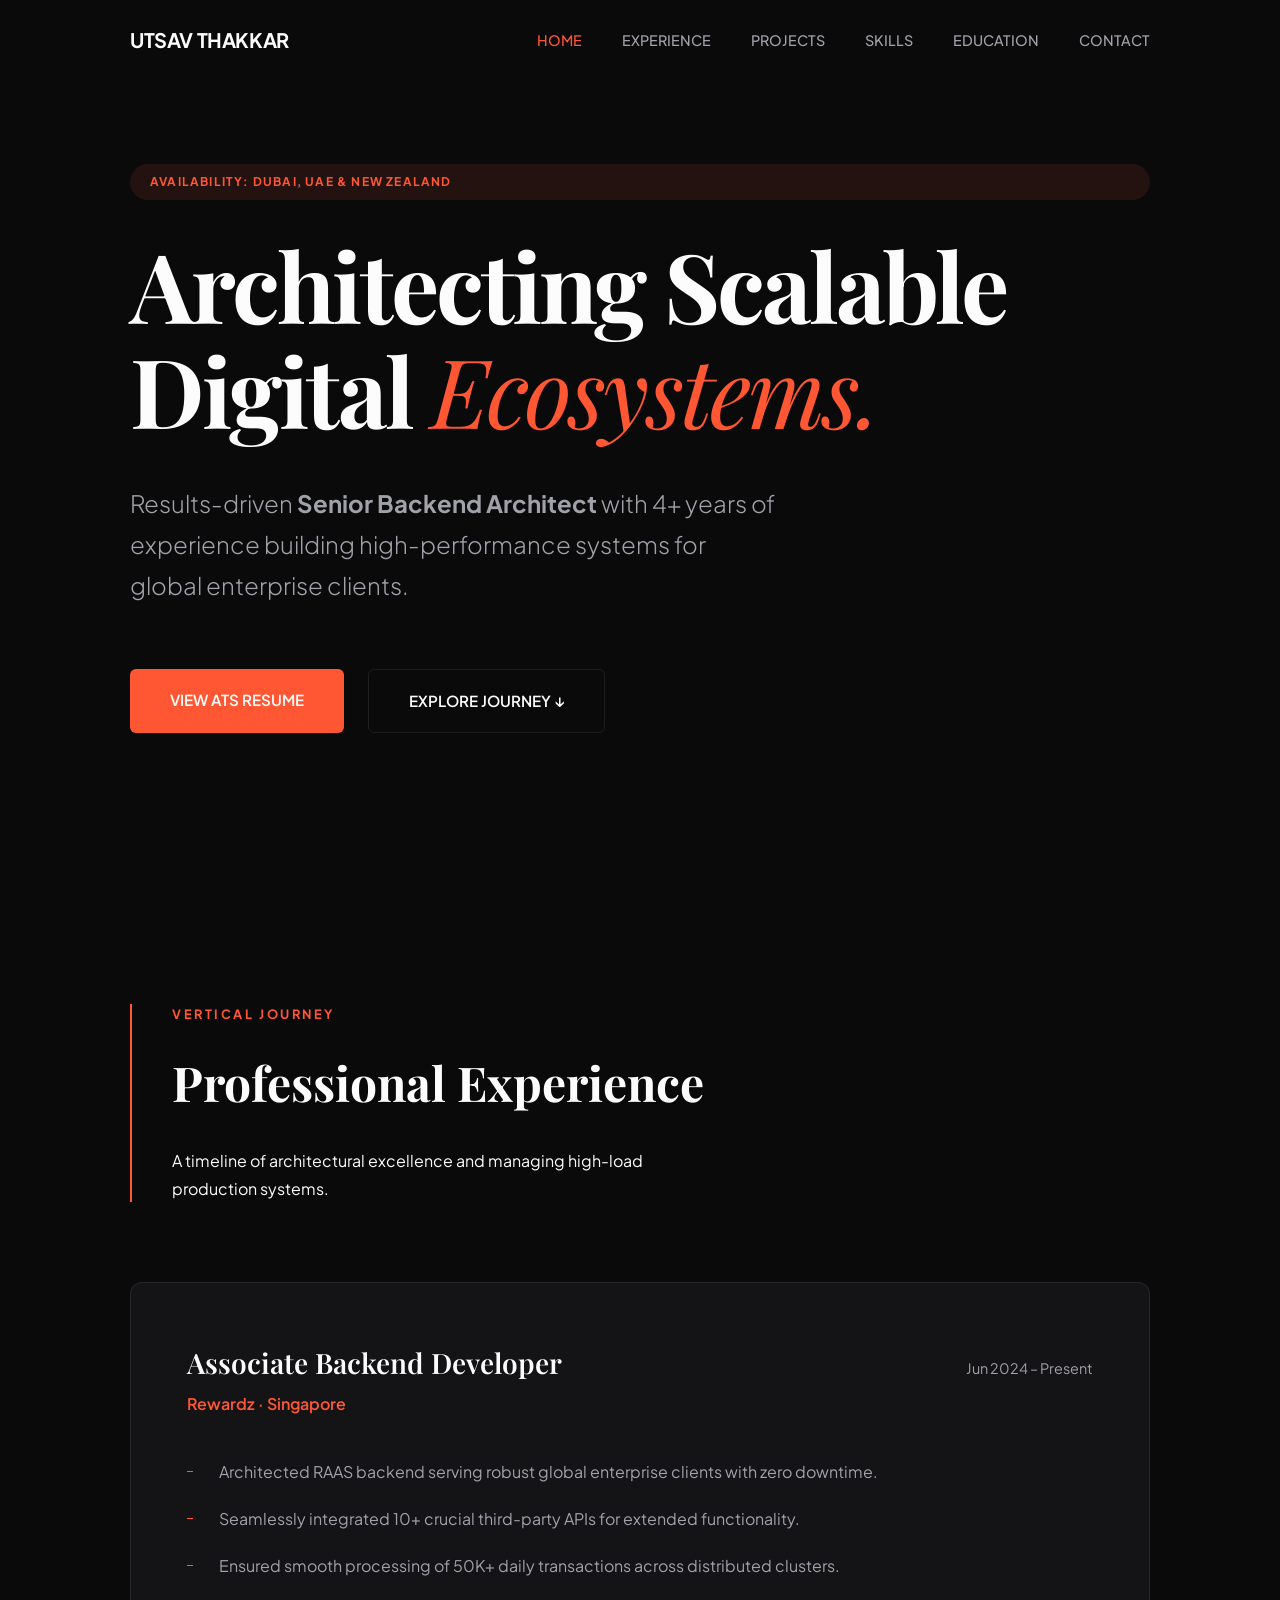
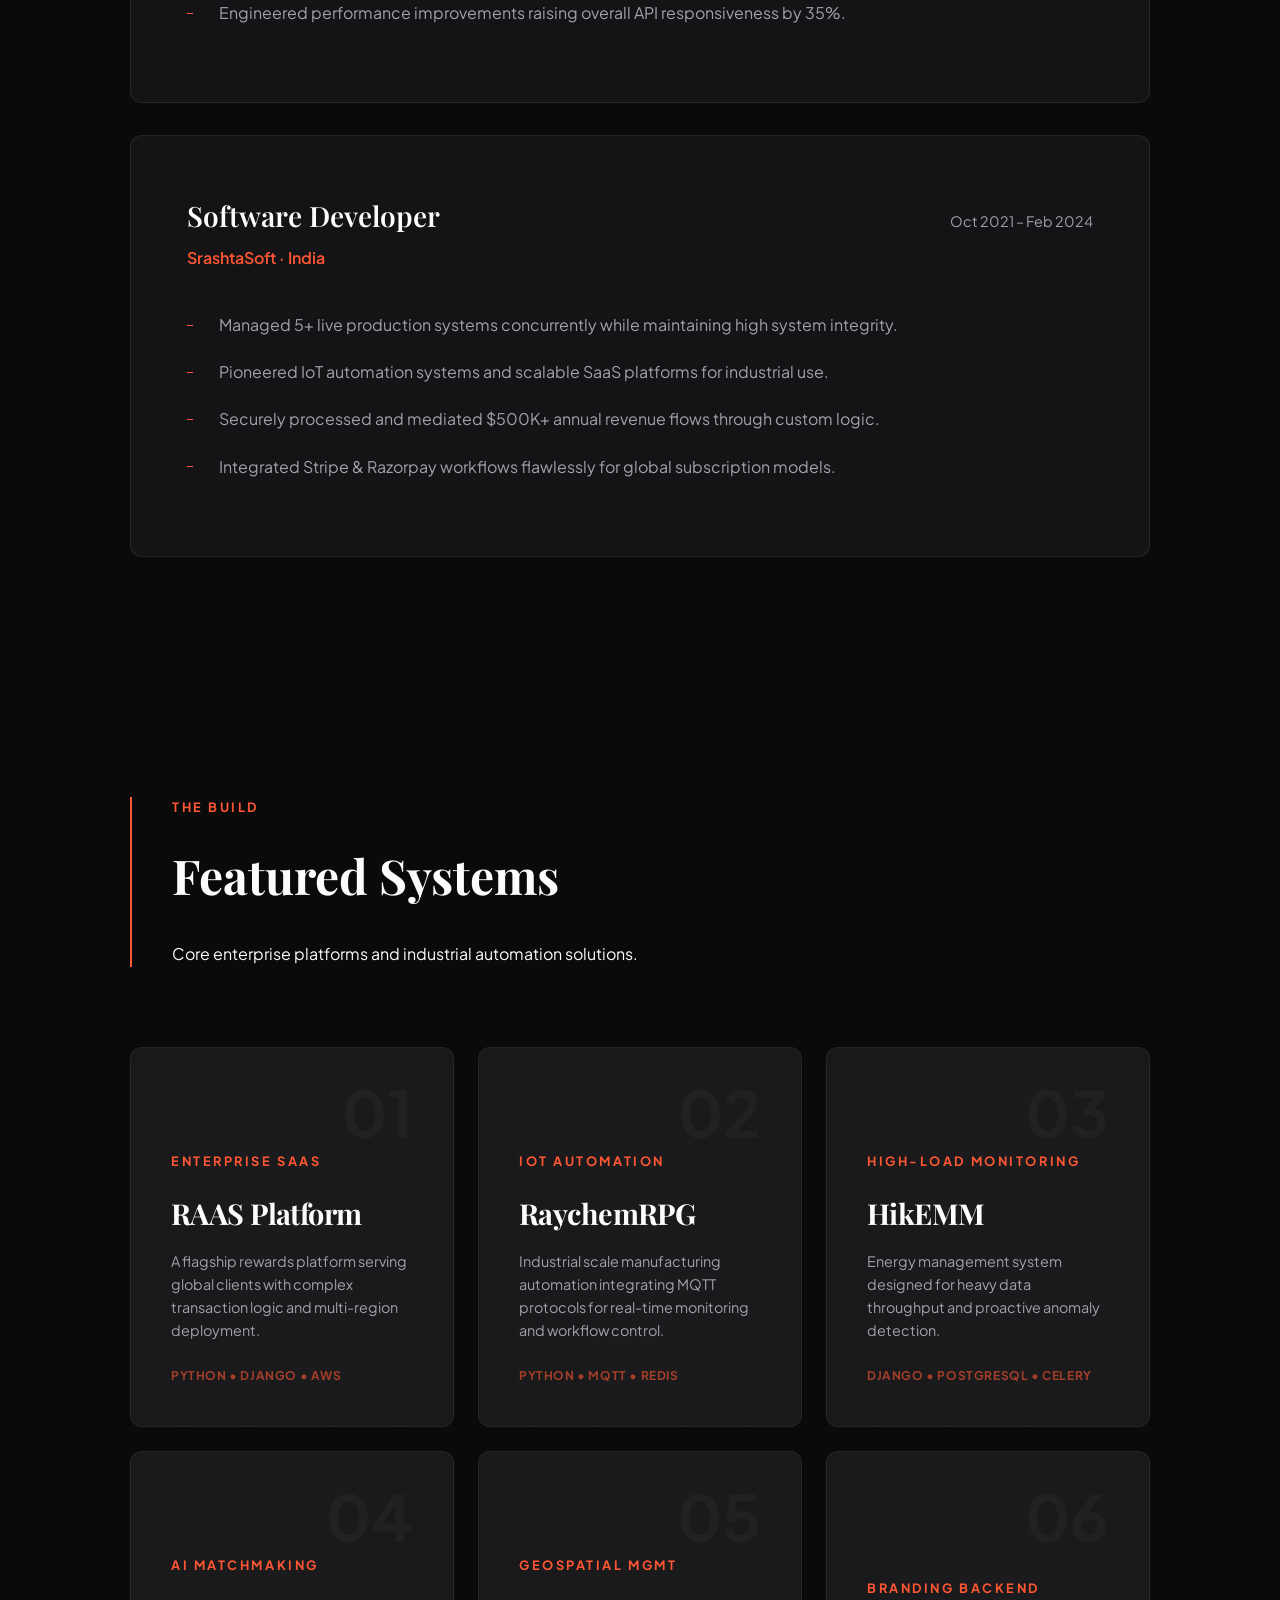
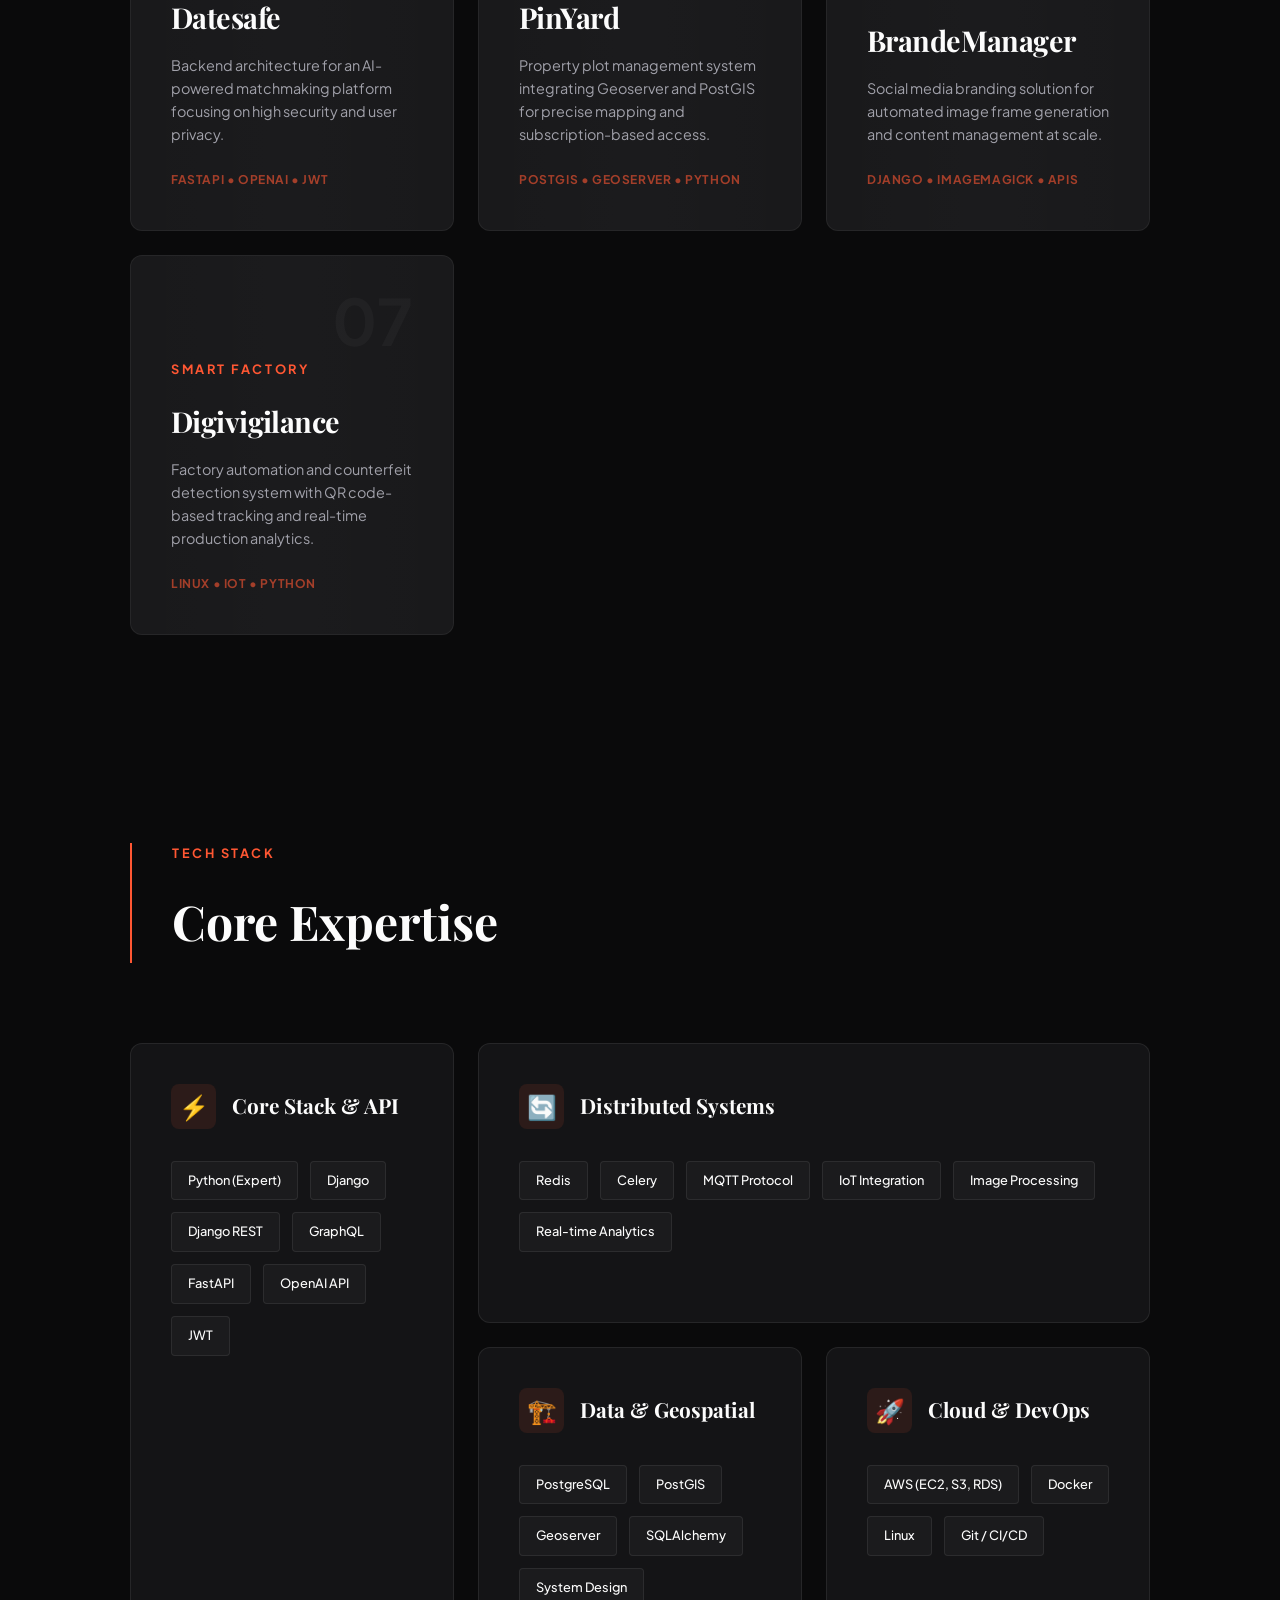
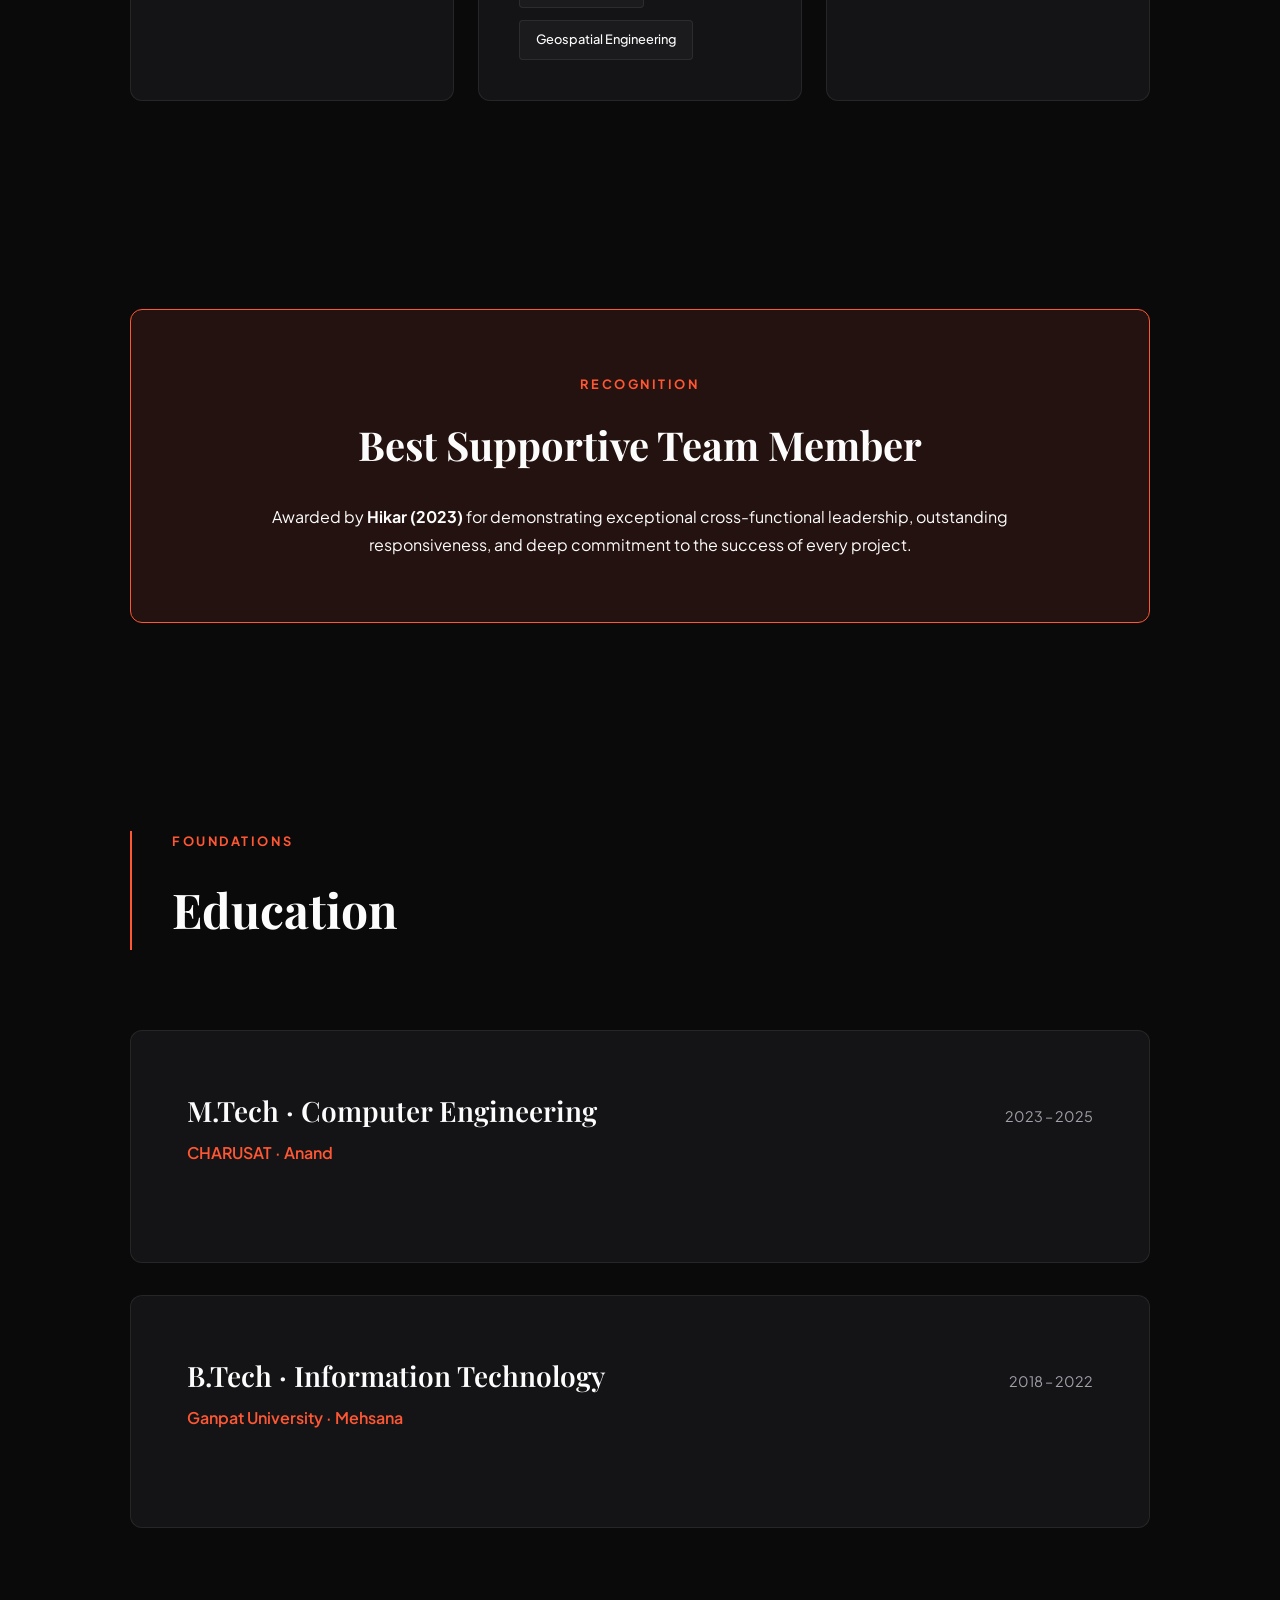
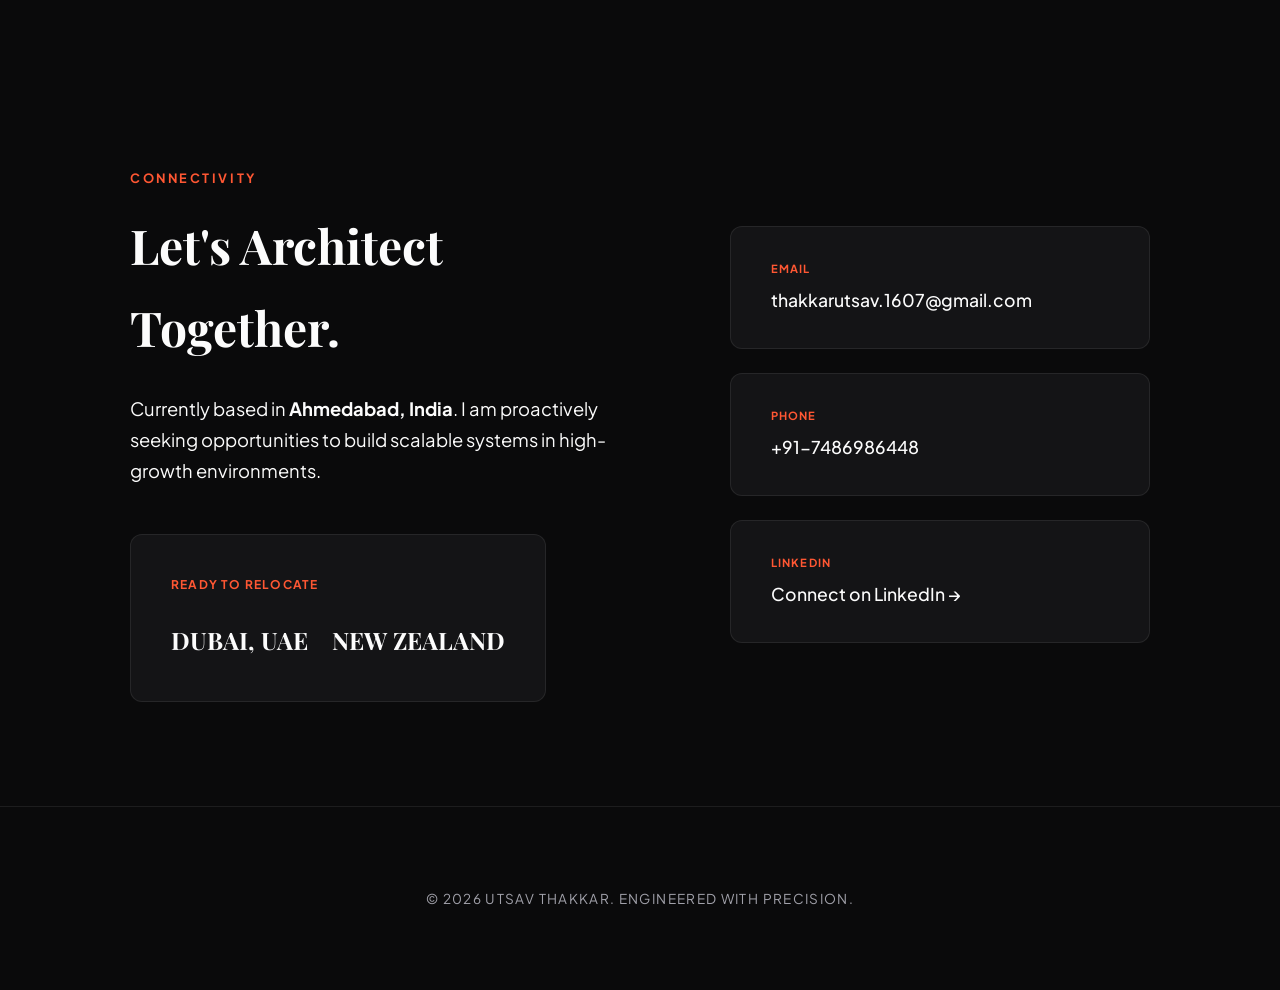
==== commit 743120c6: "Update degree from B.E to B.Tech in experience section" ====
--- a/index.html
+++ b/index.html
@@ -293,7 +293,7 @@
                 <div class="experience-card reveal">
                     <div class="experience-meta">
                         <div>
-                            <h3 class="exp-role">B.E · Information Technology</h3>
+                            <h3 class="exp-role">B.Tech · Information Technology</h3>
                             <span class="exp-company">Ganpat University · Mehsana</span>
                         </div>
                         <span class="exp-date">2018 – 2022</span>
